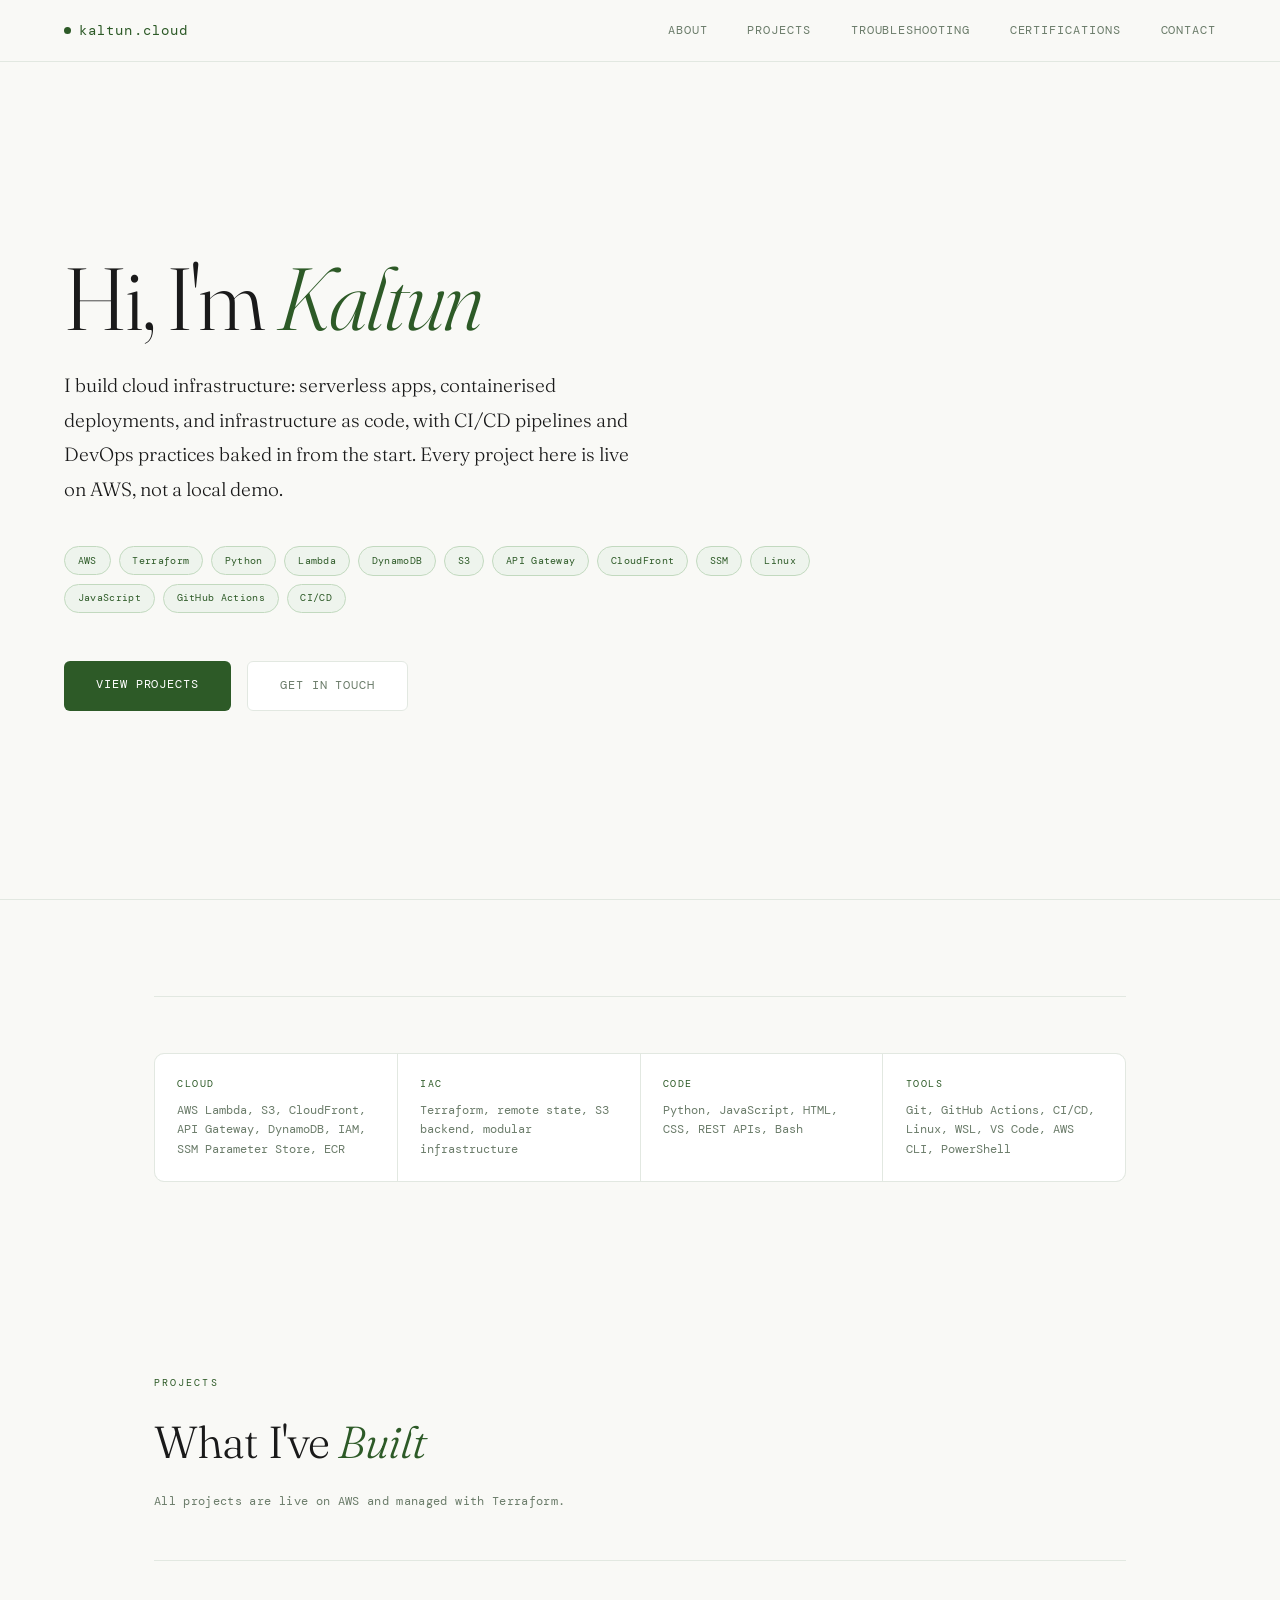
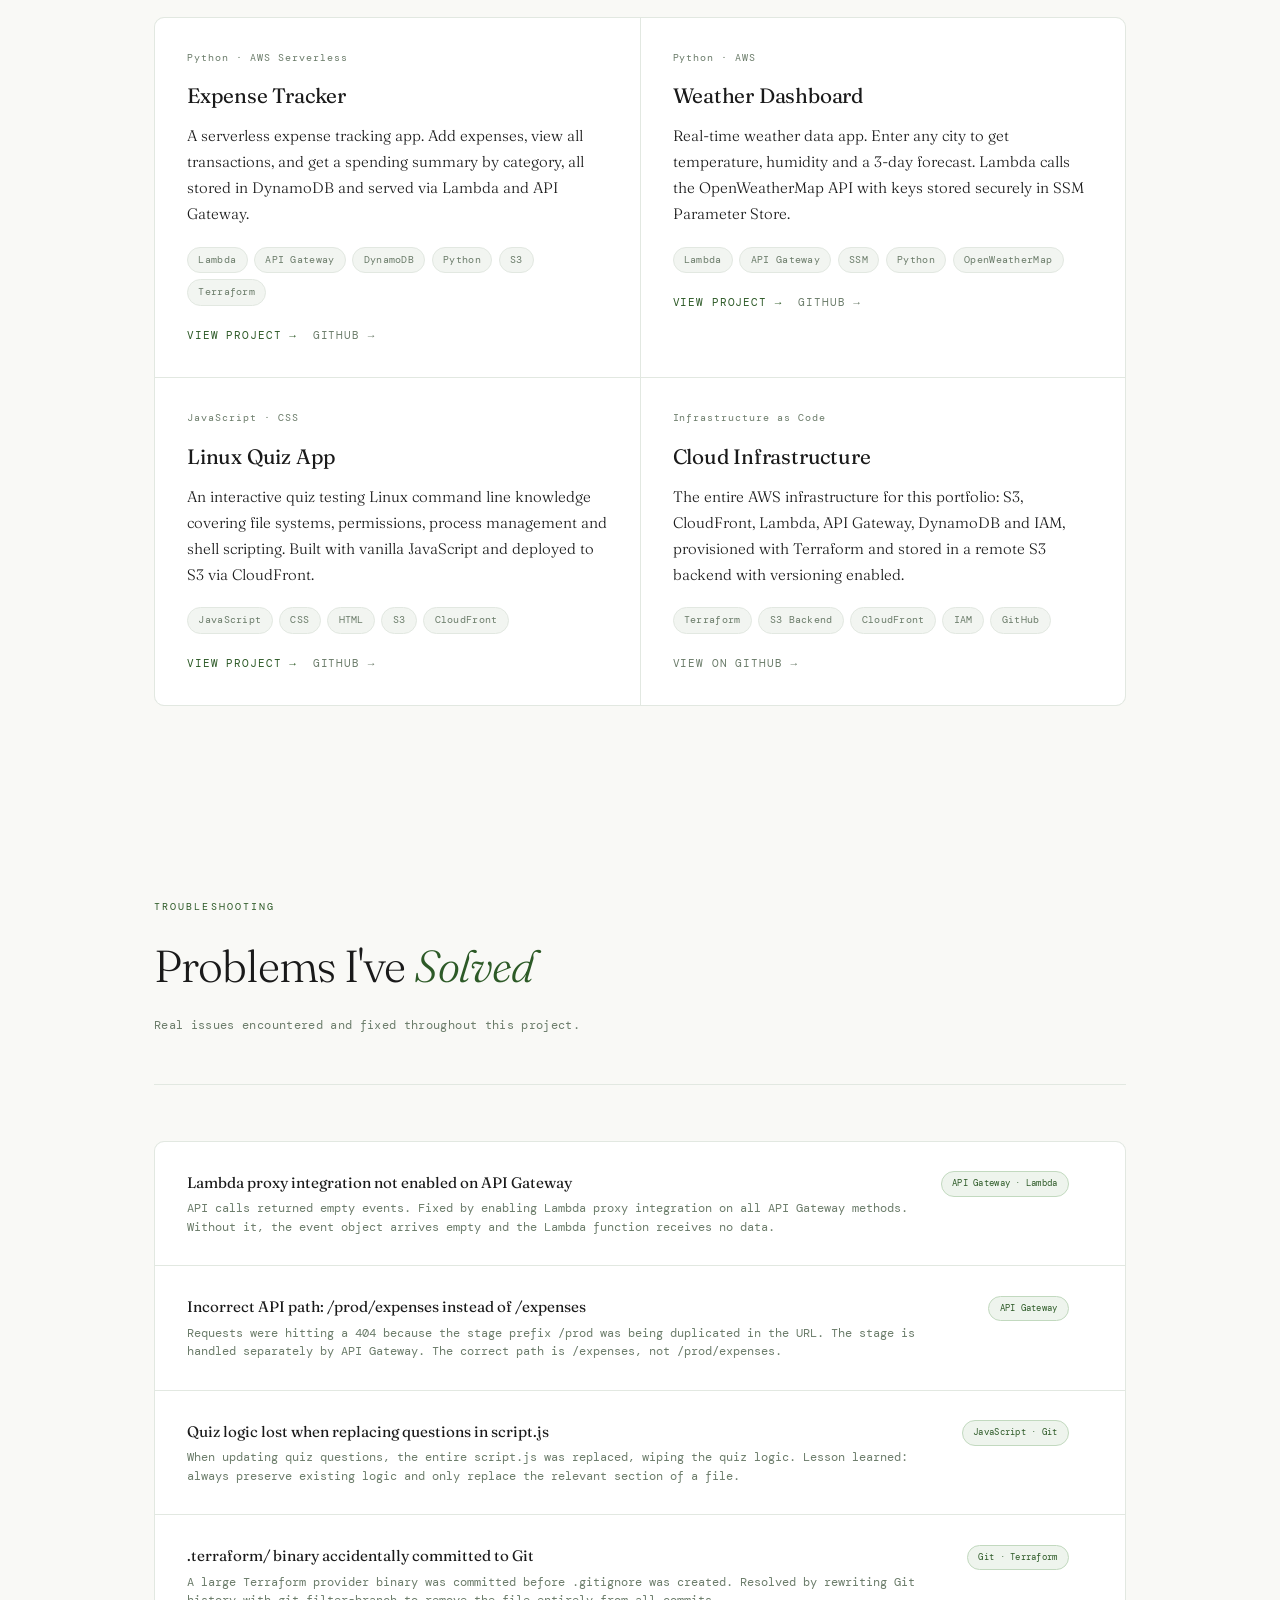
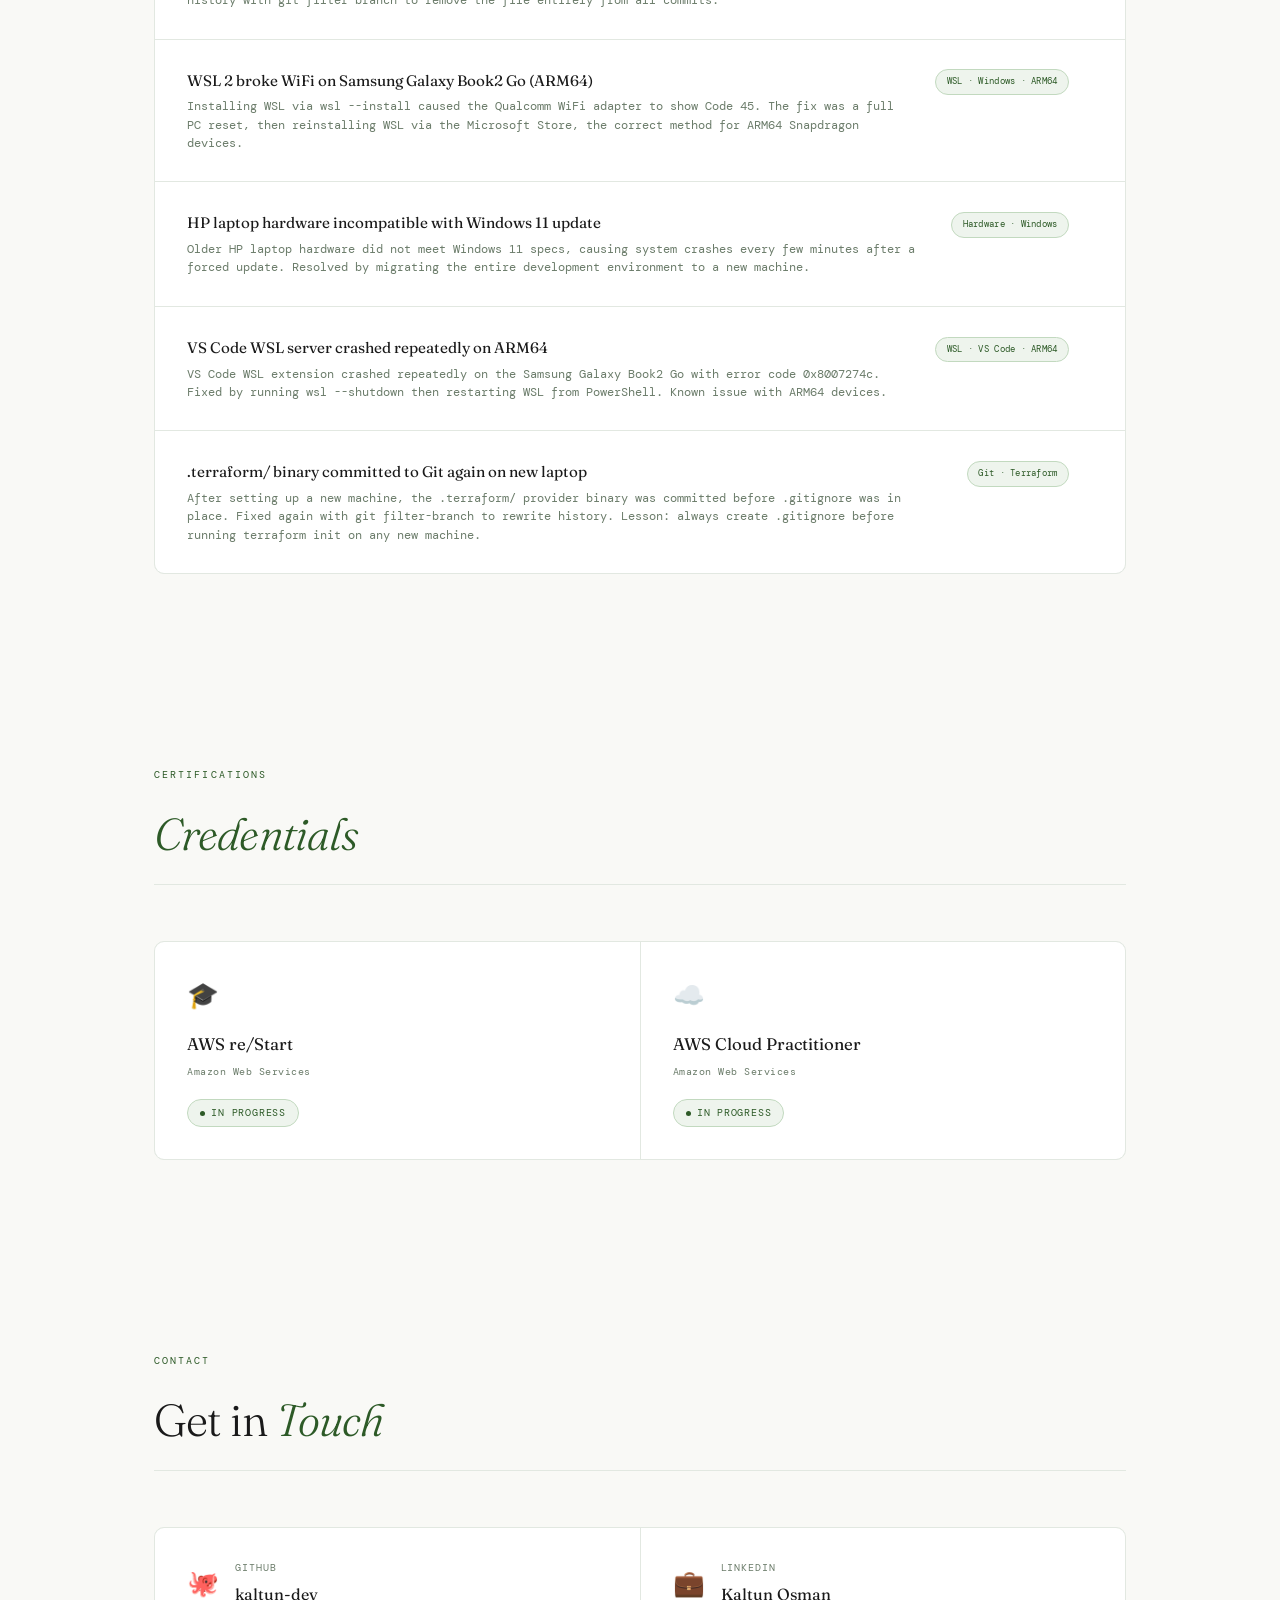
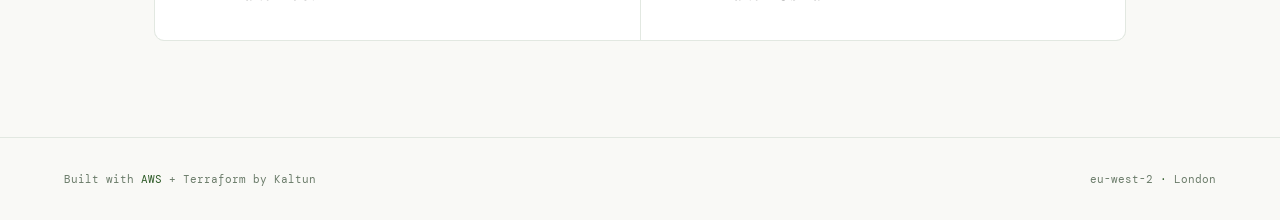
==== frontend/index.html @ fa82e842 "fix: misswritten HTML" ====
<!DOCTYPE html>
<html lang="en">
<head>
  <meta charset="UTF-8" />
  <meta name="viewport" content="width=device-width, initial-scale=1.0" />
  <title>Kaltun | Cloud Portfolio</title>
  <link href="https://fonts.googleapis.com/css2?family=Fraunces:ital,wght@0,300;0,400;0,600;1,300;1,400&family=DM+Mono:wght@400;500&display=swap" rel="stylesheet" />
  <style>
    :root {
      --bg: #f9f9f6;
      --white: #ffffff;
      --green: #2d5a27;
      --green-light: #4a7c42;
      --green-dim: #eef4ed;
      --green-border: #c2d9bf;
      --text: #1a1a1a;
      --muted: #6b7c6a;
      --border: #e2e8e1;
      --surface: #f2f5f1;
    }

    * { margin: 0; padding: 0; box-sizing: border-box; }
    html { scroll-behavior: smooth; }

    body {
      background: var(--bg);
      color: var(--text);
      font-family: 'Fraunces', serif;
      font-size: 16px;
      line-height: 1.7;
      -webkit-font-smoothing: antialiased;
    }

    /* NAV */
    nav {
      position: fixed;
      top: 0; left: 0; right: 0;
      z-index: 100;
      padding: 1.2rem 4rem;
      display: flex;
      justify-content: space-between;
      align-items: center;
      background: rgba(249,249,246,0.92);
      backdrop-filter: blur(12px);
      border-bottom: 1px solid var(--border);
    }

    .nav-logo {
      font-family: 'DM Mono', monospace;
      font-size: 0.85rem;
      color: var(--green);
      letter-spacing: 0.08em;
      text-decoration: none;
      display: flex;
      align-items: center;
      gap: 0.5rem;
    }

    .nav-logo::before {
      content: '';
      display: inline-block;
      width: 7px; height: 7px;
      background: var(--green);
      border-radius: 50%;
    }

    .nav-links { display: flex; gap: 2.5rem; }
    .nav-links a {
      color: var(--muted);
      text-decoration: none;
      font-family: 'DM Mono', monospace;
      font-size: 0.72rem;
      letter-spacing: 0.08em;
      text-transform: uppercase;
      transition: color 0.2s;
    }
    .nav-links a:hover { color: var(--green); }

    /* HERO */
    .hero {
      min-height: 100vh;
      display: flex;
      align-items: center;
      padding: 8rem 4rem 4rem;
      border-bottom: 1px solid var(--border);
    }

    .hero-content { max-width: 820px; }

    .hero-tag {
      font-family: 'DM Mono', monospace;
      font-size: 0.72rem;
      color: var(--green);
      letter-spacing: 0.2em;
      text-transform: uppercase;
      margin-bottom: 1.5rem;
      opacity: 0;
      animation: fadeUp 0.5s ease forwards 0.1s;
      display: flex;
      align-items: center;
      gap: 0.6rem;
    }

    .hero-tag::before {
      content: '';
      display: inline-block;
      width: 6px; height: 6px;
      background: var(--green);
      border-radius: 50%;
    }

    h1 {
      font-size: clamp(3rem, 7vw, 5.5rem);
      font-weight: 300;
      line-height: 1.05;
      letter-spacing: -0.02em;
      margin-bottom: 1.5rem;
      opacity: 0;
      animation: fadeUp 0.5s ease forwards 0.2s;
    }

    h1 em {
      font-style: italic;
      color: var(--green);
    }

    .hero-desc {
      font-size: 1.2rem;
      color: var(--text);
      max-width: 580px;
      line-height: 1.8;
      margin-bottom: 2.5rem;
      font-weight: 300;
      opacity: 0;
      animation: fadeUp 0.5s ease forwards 0.3s;
    }

    .hero-badges {
      display: flex;
      flex-wrap: wrap;
      gap: 0.5rem;
      margin-bottom: 3rem;
      opacity: 0;
      animation: fadeUp 0.5s ease forwards 0.4s;
    }

    .badge {
      font-family: 'DM Mono', monospace;
      font-size: 0.65rem;
      padding: 0.3rem 0.8rem;
      border: 1px solid var(--border);
      border-radius: 100px;
      color: var(--muted);
      letter-spacing: 0.03em;
      background: var(--white);
    }

    .badge.active {
      border-color: var(--green-border);
      color: var(--green);
      background: var(--green-dim);
    }

    .hero-cta {
      display: flex;
      gap: 1rem;
      opacity: 0;
      animation: fadeUp 0.5s ease forwards 0.5s;
    }

    .btn {
      font-family: 'DM Mono', monospace;
      font-size: 0.72rem;
      padding: 0.9rem 2rem;
      text-decoration: none;
      letter-spacing: 0.08em;
      text-transform: uppercase;
      transition: all 0.2s;
      border-radius: 6px;
    }

    .btn-primary { background: var(--green); color: #fff; }
    .btn-primary:hover { background: var(--green-light); }

    .btn-secondary {
      border: 1px solid var(--border);
      color: var(--muted);
      background: var(--white);
    }
    .btn-secondary:hover { border-color: var(--green); color: var(--green); }

    /* SECTIONS */
    section {
      padding: 6rem 4rem;
      max-width: 1100px;
      margin: 0 auto;
    }

    .section-label {
      font-family: 'DM Mono', monospace;
      font-size: 0.65rem;
      color: var(--green);
      letter-spacing: 0.2em;
      text-transform: uppercase;
      margin-bottom: 0.75rem;
    }

    .section-title {
      font-size: clamp(1.8rem, 3.5vw, 2.8rem);
      font-weight: 300;
      letter-spacing: -0.02em;
      margin-bottom: 0.75rem;
    }

    .section-title em {
      font-style: italic;
      color: var(--green);
    }

    .section-sub {
      color: var(--muted);
      margin-bottom: 3rem;
      font-family: 'DM Mono', monospace;
      font-size: 0.72rem;
      letter-spacing: 0.03em;
    }

    .section-divider {
      width: 100%;
      height: 1px;
      background: var(--border);
      margin-bottom: 3.5rem;
    }

    /* ABOUT */
    .about-grid {
      display: grid;
      grid-template-columns: 1.2fr 1fr;
      gap: 5rem;
      align-items: start;
    }

    .about-text p {
      color: var(--text);
      line-height: 1.9;
      margin-bottom: 1.1rem;
      font-size: 1.05rem;
      font-weight: 300;
    }

    .about-text p strong { color: var(--green); font-weight: 600; }

    .skills-grid {
      display: grid;
      grid-template-columns: repeat(4, 1fr);
      gap: 1px;
      background: var(--border);
      border: 1px solid var(--border);
      border-radius: 10px;
      overflow: hidden;
    }

    .skill-card {
      background: var(--white);
      padding: 1.4rem;
      transition: background 0.2s;
    }
    .skill-card:hover { background: var(--green-dim); }

    .skill-card-title {
      font-family: 'DM Mono', monospace;
      font-size: 0.62rem;
      color: var(--green);
      letter-spacing: 0.15em;
      text-transform: uppercase;
      margin-bottom: 0.5rem;
    }

    .skill-card p {
      font-size: 0.75rem;
      color: var(--muted);
      line-height: 1.6;
      font-family: 'DM Mono', monospace;
    }

    /* PROJECTS */
    .projects-grid {
      display: grid;
      grid-template-columns: repeat(2, 1fr);
      gap: 1px;
      background: var(--border);
      border: 1px solid var(--border);
      border-radius: 10px;
      overflow: hidden;
    }

    .project-card {
      background: var(--white);
      padding: 2rem;
      display: block;
      transition: background 0.2s;
    }
    .project-card:hover { background: var(--green-dim); }

    .project-number {
      font-family: 'DM Mono', monospace;
      font-size: 0.62rem;
      color: var(--muted);
      letter-spacing: 0.1em;
      margin-bottom: 0.75rem;
    }

    .project-title {
      font-size: 1.3rem;
      font-weight: 400;
      color: var(--text);
      margin-bottom: 0.6rem;
      letter-spacing: -0.01em;
    }

    .project-desc {
      font-size: 0.95rem;
      color: var(--text);
      line-height: 1.7;
      margin-bottom: 1.25rem;
      font-weight: 300;
    }

    .project-tags {
      display: flex;
      flex-wrap: wrap;
      gap: 0.4rem;
      margin-bottom: 1.25rem;
    }

    .tag {
      font-family: 'DM Mono', monospace;
      font-size: 0.6rem;
      padding: 0.25rem 0.65rem;
      background: var(--surface);
      border: 1px solid var(--border);
      color: var(--muted);
      border-radius: 100px;
      letter-spacing: 0.03em;
    }

    .project-links { display: flex; gap: 1rem; align-items: center; }

    .project-link {
      font-family: 'DM Mono', monospace;
      font-size: 0.68rem;
      color: var(--green);
      letter-spacing: 0.08em;
      text-transform: uppercase;
      text-decoration: none;
      border-bottom: 1px solid transparent;
      transition: border-color 0.2s;
    }
    .project-link:hover { border-bottom-color: var(--green); }

    .project-link-github {
      font-family: 'DM Mono', monospace;
      font-size: 0.68rem;
      color: var(--muted);
      letter-spacing: 0.08em;
      text-transform: uppercase;
      text-decoration: none;
      border-bottom: 1px solid transparent;
      transition: all 0.2s;
    }
    .project-link-github:hover { color: var(--green); border-bottom-color: var(--green); }

    /* TROUBLESHOOTING */
    .trouble-list {
      display: flex;
      flex-direction: column;
      gap: 1px;
      background: var(--border);
      border: 1px solid var(--border);
      border-radius: 10px;
      overflow: hidden;
    }

    .trouble-item {
      background: var(--white);
      padding: 1.75rem 2rem;
      display: grid;
      grid-template-columns: auto 1fr auto;
      gap: 1.5rem;
      align-items: start;
      transition: background 0.2s;
    }
    .trouble-item:hover { background: var(--green-dim); }

    .trouble-number {
      font-family: 'DM Mono', monospace;
      font-size: 0.62rem;
      color: var(--green);
      letter-spacing: 0.1em;
      padding-top: 0.15rem;
    }

    .trouble-title {
      font-size: 0.95rem;
      font-weight: 400;
      color: var(--text);
      margin-bottom: 0.3rem;
    }

    .trouble-desc {
      font-family: 'DM Mono', monospace;
      font-size: 0.72rem;
      color: var(--muted);
      line-height: 1.6;
    }

    .trouble-tag {
      font-family: 'DM Mono', monospace;
      font-size: 0.58rem;
      padding: 0.25rem 0.65rem;
      background: var(--green-dim);
      border: 1px solid var(--green-border);
      color: var(--green);
      border-radius: 100px;
      white-space: nowrap;
      align-self: start;
      margin-top: 0.1rem;
      letter-spacing: 0.03em;
    }

    /* CERTIFICATIONS */
    .certs-grid {
      display: grid;
      grid-template-columns: repeat(2, 1fr);
      gap: 1px;
      background: var(--border);
      border: 1px solid var(--border);
      border-radius: 10px;
      overflow: hidden;
    }

    .cert-card {
      background: var(--white);
      padding: 2rem;
      transition: background 0.2s;
    }
    .cert-card:hover { background: var(--green-dim); }

    .cert-icon { font-size: 1.6rem; margin-bottom: 0.75rem; }

    .cert-name {
      font-size: 1.05rem;
      font-weight: 400;
      color: var(--text);
      margin-bottom: 0.3rem;
    }

    .cert-issuer {
      font-family: 'DM Mono', monospace;
      font-size: 0.65rem;
      color: var(--muted);
      letter-spacing: 0.05em;
      margin-bottom: 1rem;
    }

    .cert-status {
      display: inline-flex;
      align-items: center;
      gap: 0.4rem;
      font-family: 'DM Mono', monospace;
      font-size: 0.6rem;
      letter-spacing: 0.08em;
      text-transform: uppercase;
      padding: 0.3rem 0.75rem;
      border-radius: 100px;
      border: 1px solid var(--green-border);
      color: var(--green);
      background: var(--green-dim);
    }

    .cert-status::before {
      content: '';
      width: 5px; height: 5px;
      border-radius: 50%;
      background: var(--green);
      animation: pulse 1.5s ease-in-out infinite;
    }

    @keyframes pulse {
      0%, 100% { opacity: 1; }
      50% { opacity: 0.3; }
    }

    /* CONTACT */
    .contact-grid {
      display: flex;
      gap: 1px;
      background: var(--border);
      border: 1px solid var(--border);
      border-radius: 10px;
      overflow: hidden;
    }

    .contact-card {
      flex: 1;
      background: var(--white);
      padding: 2rem;
      text-decoration: none;
      transition: background 0.2s;
      display: flex;
      align-items: center;
      gap: 1rem;
    }
    .contact-card:hover { background: var(--green-dim); }

    .contact-icon { font-size: 1.6rem; flex-shrink: 0; }

    .contact-label {
      font-family: 'DM Mono', monospace;
      font-size: 0.62rem;
      color: var(--muted);
      text-transform: uppercase;
      letter-spacing: 0.1em;
      margin-bottom: 0.25rem;
    }

    .contact-value {
      font-size: 1rem;
      font-weight: 400;
      color: var(--text);
    }

    /* FOOTER */
    footer {
      border-top: 1px solid var(--border);
      padding: 2rem 4rem;
      display: flex;
      justify-content: space-between;
      align-items: center;
    }

    footer p {
      font-family: 'DM Mono', monospace;
      font-size: 0.68rem;
      color: var(--muted);
    }

    footer span { color: var(--green); }

    /* ANIMATIONS */
    @keyframes fadeUp {
      from { opacity: 0; transform: translateY(16px); }
      to { opacity: 1; transform: translateY(0); }
    }

    /* RESPONSIVE */
    @media (max-width: 768px) {
      nav { padding: 1rem 1.5rem; }
      .nav-links { display: none; }
      .hero { padding: 6rem 1.5rem 3rem; }
      section { padding: 4rem 1.5rem; }
      .about-grid { grid-template-columns: 1fr; gap: 2.5rem; }
      .skills-grid { grid-template-columns: repeat(2, 1fr); }
      .projects-grid { grid-template-columns: 1fr; }
      .certs-grid { grid-template-columns: 1fr; }
      .contact-grid { flex-direction: column; }
      .trouble-item { grid-template-columns: auto 1fr; }
      .trouble-tag { display: none; }
      footer { flex-direction: column; gap: 0.5rem; padding: 1.5rem; }
    }
  </style>
</head>
<body>

  <!-- NAV -->
  <nav>
    <a href="#" class="nav-logo">kaltun.cloud</a>
    <div class="nav-links">
      <a href="#about">About</a>
      <a href="#projects">Projects</a>
      <a href="#troubleshooting">Troubleshooting</a>
      <a href="#certifications">Certifications</a>
      <a href="#contact">Contact</a>
    </div>
  </nav>

  <!-- HERO -->
  <div class="hero">
    <div class="hero-content">
      <h1>Hi, I'm <em>Kaltun</em></h1>
      <p class="hero-desc">
        I build cloud infrastructure: serverless apps, containerised deployments,
        and infrastructure as code, with CI/CD pipelines and DevOps practices
        baked in from the start. Every project here is live on AWS, not a local demo.
      </p>
      <div class="hero-badges">
        <span class="badge active">AWS</span>
        <span class="badge active">Terraform</span>
        <span class="badge active">Python</span>
        <span class="badge active">Lambda</span>
        <span class="badge active">DynamoDB</span>
        <span class="badge active">S3</span>
        <span class="badge active">API Gateway</span>
        <span class="badge active">CloudFront</span>
        <span class="badge active">SSM</span>
        <span class="badge active">Linux</span>
        <span class="badge active">JavaScript</span>
        <span class="badge active">GitHub Actions</span>
        <span class="badge active">CI/CD</span>
      </div>
      <div class="hero-cta">
        <a href="#projects" class="btn btn-primary">View Projects</a>
        <a href="#contact" class="btn btn-secondary">Get in Touch</a>
      </div>
    </div>
  </div>

  <!-- ABOUT -->
  <section id="about">
    <div class="section-divider"></div>
    <div class="skills-grid">
      <div class="skill-card">
        <div class="skill-card-title">Cloud</div>
        <p>AWS Lambda, S3, CloudFront, API Gateway, DynamoDB, IAM, SSM Parameter Store, ECR</p>
      </div>
      <div class="skill-card">
        <div class="skill-card-title">IaC</div>
        <p>Terraform, remote state, S3 backend, modular infrastructure</p>
      </div>
      <div class="skill-card">
        <div class="skill-card-title">Code</div>
        <p>Python, JavaScript, HTML, CSS, REST APIs, Bash</p>
      </div>
      <div class="skill-card">
        <div class="skill-card-title">Tools</div>
        <p>Git, GitHub Actions, CI/CD, Linux, WSL, VS Code, AWS CLI, PowerShell</p>
      </div>
    </div>
  </section>

  <!-- PROJECTS -->
  <section id="projects">
    <div class="section-label">Projects</div>
    <h2 class="section-title">What I've <em>Built</em></h2>
    <p class="section-sub">All projects are live on AWS and managed with Terraform.</p>
    <div class="section-divider"></div>
    <div class="projects-grid">

      <div class="project-card">
        <div class="project-number">Python · AWS Serverless</div>
        <div class="project-title">Expense Tracker</div>
        <p class="project-desc">
          A serverless expense tracking app. Add expenses, view all transactions,
          and get a spending summary by category, all stored in DynamoDB and
          served via Lambda and API Gateway.
        </p>
        <div class="project-tags">
          <span class="tag">Lambda</span>
          <span class="tag">API Gateway</span>
          <span class="tag">DynamoDB</span>
          <span class="tag">Python</span>
          <span class="tag">S3</span>
          <span class="tag">Terraform</span>
        </div>
        <div class="project-links">
          <a class="project-link" href="https://du18eyz9n78qo.cloudfront.net/projects/expense-tracker/index.html" target="_blank">View Project →</a>
          <a class="project-link-github" href="https://github.com/kaltun-dev/cloud-portfolio/tree/main/projects/expense-tracker" target="_blank">GitHub →</a>
        </div>
      </div>

      <div class="project-card">
        <div class="project-number">Python · AWS</div>
        <div class="project-title">Weather Dashboard</div>
        <p class="project-desc">
          Real-time weather data app. Enter any city to get temperature, humidity
          and a 3-day forecast. Lambda calls the OpenWeatherMap API with keys
          stored securely in SSM Parameter Store.
        </p>
        <div class="project-tags">
          <span class="tag">Lambda</span>
          <span class="tag">API Gateway</span>
          <span class="tag">SSM</span>
          <span class="tag">Python</span>
          <span class="tag">OpenWeatherMap</span>
        </div>
        <div class="project-links">
          <a class="project-link" href="https://du18eyz9n78qo.cloudfront.net/projects/weather-dashboard/index.html" target="_blank">View Project →</a>
          <a class="project-link-github" href="https://github.com/kaltun-dev/cloud-portfolio/tree/main/projects/weather-dashboard" target="_blank">GitHub →</a>
        </div>
      </div>

      <div class="project-card">
        <div class="project-number">JavaScript · CSS</div>
        <div class="project-title">Linux Quiz App</div>
        <p class="project-desc">
          An interactive quiz testing Linux command line knowledge covering file
          systems, permissions, process management and shell scripting.
          Built with vanilla JavaScript and deployed to S3 via CloudFront.
        </p>
        <div class="project-tags">
          <span class="tag">JavaScript</span>
          <span class="tag">CSS</span>
          <span class="tag">HTML</span>
          <span class="tag">S3</span>
          <span class="tag">CloudFront</span>
        </div>
        <div class="project-links">
          <a class="project-link" href="https://du18eyz9n78qo.cloudfront.net/projects/linux-quiz/index.html" target="_blank">View Project →</a>
          <a class="project-link-github" href="https://github.com/kaltun-dev/cloud-portfolio/tree/main/projects/Ci-Quiz-App" target="_blank">GitHub →</a>
        </div>
      </div>

      <div class="project-card">
        <div class="project-number">Infrastructure as Code</div>
        <div class="project-title">Cloud Infrastructure</div>
        <p class="project-desc">
          The entire AWS infrastructure for this portfolio: S3, CloudFront,
          Lambda, API Gateway, DynamoDB and IAM, provisioned with Terraform
          and stored in a remote S3 backend with versioning enabled.
        </p>
        <div class="project-tags">
          <span class="tag">Terraform</span>
          <span class="tag">S3 Backend</span>
          <span class="tag">CloudFront</span>
          <span class="tag">IAM</span>
          <span class="tag">GitHub</span>
        </div>
        <div class="project-links">
          <a class="project-link-github" href="https://github.com/kaltun-dev/cloud-portfolio" target="_blank">View on GitHub →</a>
        </div>
      </div>

    </div>
  </section>

  <!-- TROUBLESHOOTING -->
  <section id="troubleshooting">
    <div class="section-label">Troubleshooting</div>
    <h2 class="section-title">Problems I've <em>Solved</em></h2>
    <p class="section-sub">Real issues encountered and fixed throughout this project.</p>
    <div class="section-divider"></div>
    <div class="trouble-list">

      <div class="trouble-item">
        <div class="trouble-content">
          <div class="trouble-title">Lambda proxy integration not enabled on API Gateway</div>
          <div class="trouble-desc">API calls returned empty events. Fixed by enabling Lambda proxy integration on all API Gateway methods. Without it, the event object arrives empty and the Lambda function receives no data.</div>
        </div>
        <div class="trouble-tag">API Gateway · Lambda</div>
      </div>

      <div class="trouble-item">
        <div class="trouble-content">
          <div class="trouble-title">Incorrect API path: /prod/expenses instead of /expenses</div>
          <div class="trouble-desc">Requests were hitting a 404 because the stage prefix /prod was being duplicated in the URL. The stage is handled separately by API Gateway. The correct path is /expenses, not /prod/expenses.</div>
        </div>
        <div class="trouble-tag">API Gateway</div>
      </div>

      <div class="trouble-item">
        <div class="trouble-content">
          <div class="trouble-title">Quiz logic lost when replacing questions in script.js</div>
          <div class="trouble-desc">When updating quiz questions, the entire script.js was replaced, wiping the quiz logic. Lesson learned: always preserve existing logic and only replace the relevant section of a file.</div>
        </div>
        <div class="trouble-tag">JavaScript · Git</div>
      </div>

      <div class="trouble-item">
        <div class="trouble-content">
          <div class="trouble-title">.terraform/ binary accidentally committed to Git</div>
          <div class="trouble-desc">A large Terraform provider binary was committed before .gitignore was created. Resolved by rewriting Git history with git filter-branch to remove the file entirely from all commits.</div>
        </div>
        <div class="trouble-tag">Git · Terraform</div>
      </div>

      <div class="trouble-item">
        <div class="trouble-content">
          <div class="trouble-title">WSL 2 broke WiFi on Samsung Galaxy Book2 Go (ARM64)</div>
          <div class="trouble-desc">Installing WSL via wsl --install caused the Qualcomm WiFi adapter to show Code 45. The fix was a full PC reset, then reinstalling WSL via the Microsoft Store, the correct method for ARM64 Snapdragon devices.</div>
        </div>
        <div class="trouble-tag">WSL · Windows · ARM64</div>
      </div>

      <div class="trouble-item">
        <div class="trouble-content">
          <div class="trouble-title">HP laptop hardware incompatible with Windows 11 update</div>
          <div class="trouble-desc">Older HP laptop hardware did not meet Windows 11 specs, causing system crashes every few minutes after a forced update. Resolved by migrating the entire development environment to a new machine.</div>
        </div>
        <div class="trouble-tag">Hardware · Windows</div>
      </div>

      <div class="trouble-item">
        <div class="trouble-content">
          <div class="trouble-title">VS Code WSL server crashed repeatedly on ARM64</div>
          <div class="trouble-desc">VS Code WSL extension crashed repeatedly on the Samsung Galaxy Book2 Go with error code 0x8007274c. Fixed by running wsl --shutdown then restarting WSL from PowerShell. Known issue with ARM64 devices.</div>
        </div>
        <div class="trouble-tag">WSL · VS Code · ARM64</div>
      </div>

      <div class="trouble-item">
        <div class="trouble-content">
          <div class="trouble-title">.terraform/ binary committed to Git again on new laptop</div>
          <div class="trouble-desc">After setting up a new machine, the .terraform/ provider binary was committed before .gitignore was in place. Fixed again with git filter-branch to rewrite history. Lesson: always create .gitignore before running terraform init on any new machine.</div>
        </div>
        <div class="trouble-tag">Git · Terraform</div>
      </div>

    </div>
  </section>

  <!-- CERTIFICATIONS -->
  <section id="certifications">
    <div class="section-label">Certifications</div>
    <h2 class="section-title"><em>Credentials</em></h2>
    <div class="section-divider"></div>
    <div class="certs-grid">

      <div class="cert-card">
        <div class="cert-icon">🎓</div>
        <div class="cert-name">AWS re/Start</div>
        <div class="cert-issuer">Amazon Web Services</div>
        <span class="cert-status">In Progress</span>
      </div>

      <div class="cert-card">
        <div class="cert-icon">☁️</div>
        <div class="cert-name">AWS Cloud Practitioner</div>
        <div class="cert-issuer">Amazon Web Services</div>
        <span class="cert-status">In Progress</span>
      </div>

    </div>
  </section>

  <!-- CONTACT -->
  <section id="contact">
    <div class="section-label">Contact</div>
    <h2 class="section-title">Get in <em>Touch</em></h2>
    <div class="section-divider"></div>
    <div class="contact-grid">
      <a class="contact-card" href="https://github.com/kaltun-dev" target="_blank">
        <div class="contact-icon">🐙</div>
        <div>
          <div class="contact-label">GitHub</div>
          <div class="contact-value">kaltun-dev</div>
        </div>
      </a>
      <a class="contact-card" href="https://www.linkedin.com/in/kaltun-osman" target="_blank">
        <div class="contact-icon">💼</div>
        <div>
          <div class="contact-label">LinkedIn</div>
          <div class="contact-value">Kaltun Osman</div>
        </div>
      </a>
    </div>
  </section>

  <!-- FOOTER -->
  <footer>
    <p>Built with <span>AWS</span> + Terraform by Kaltun</p>
    <p>eu-west-2 <span>·</span> London</p>
  </footer>

</body>
</html>
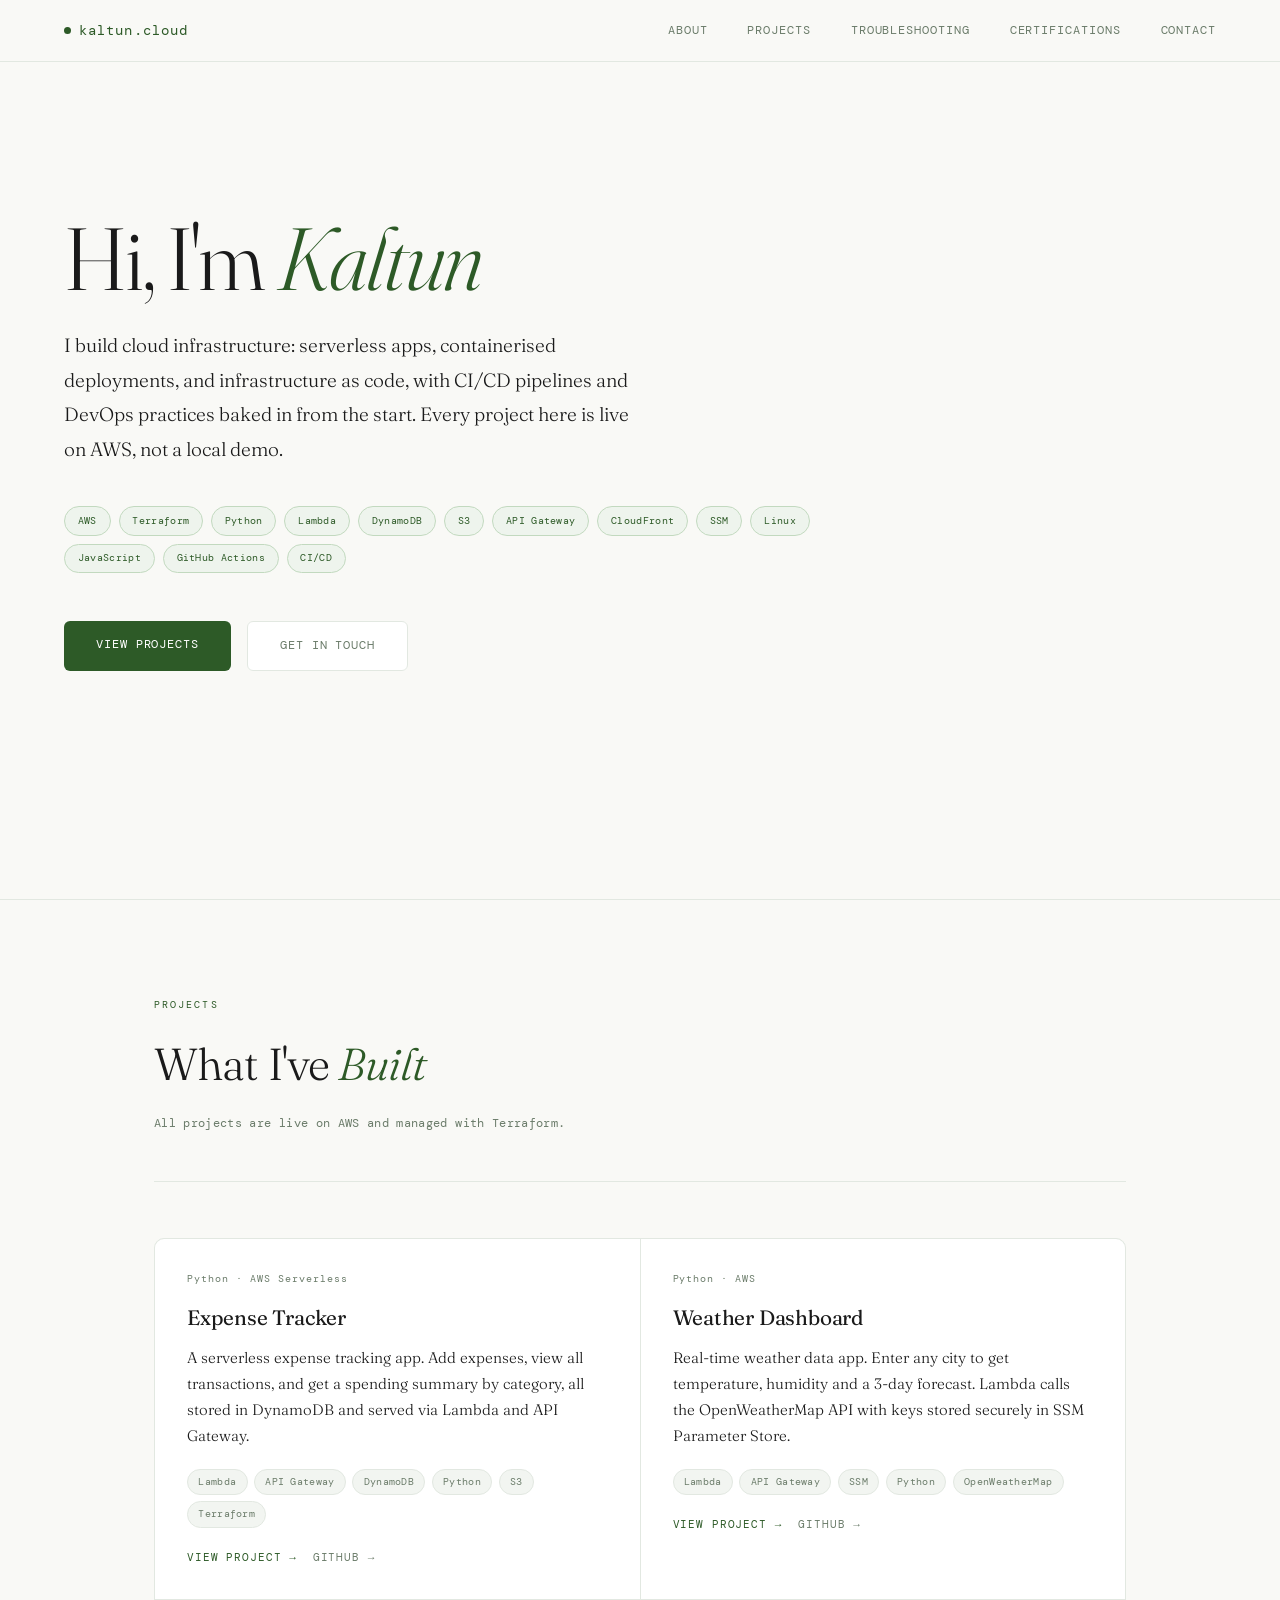
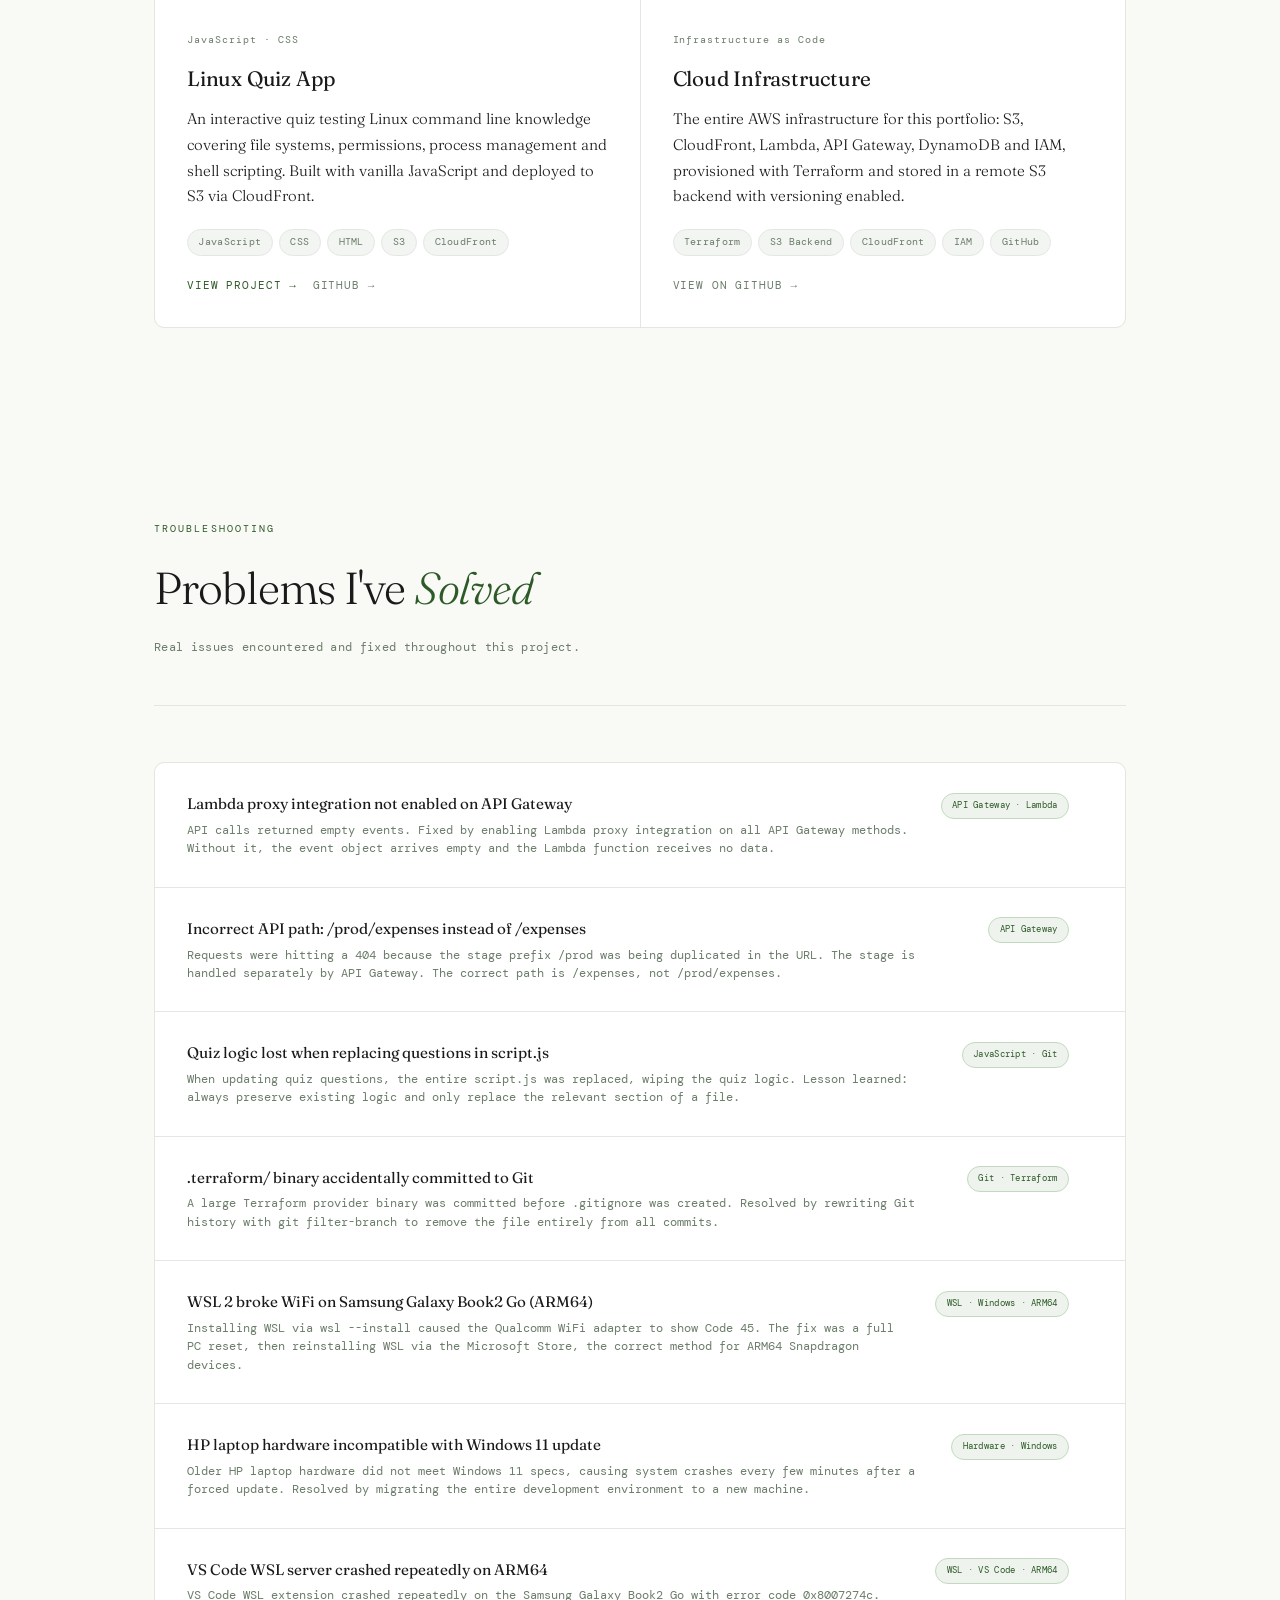
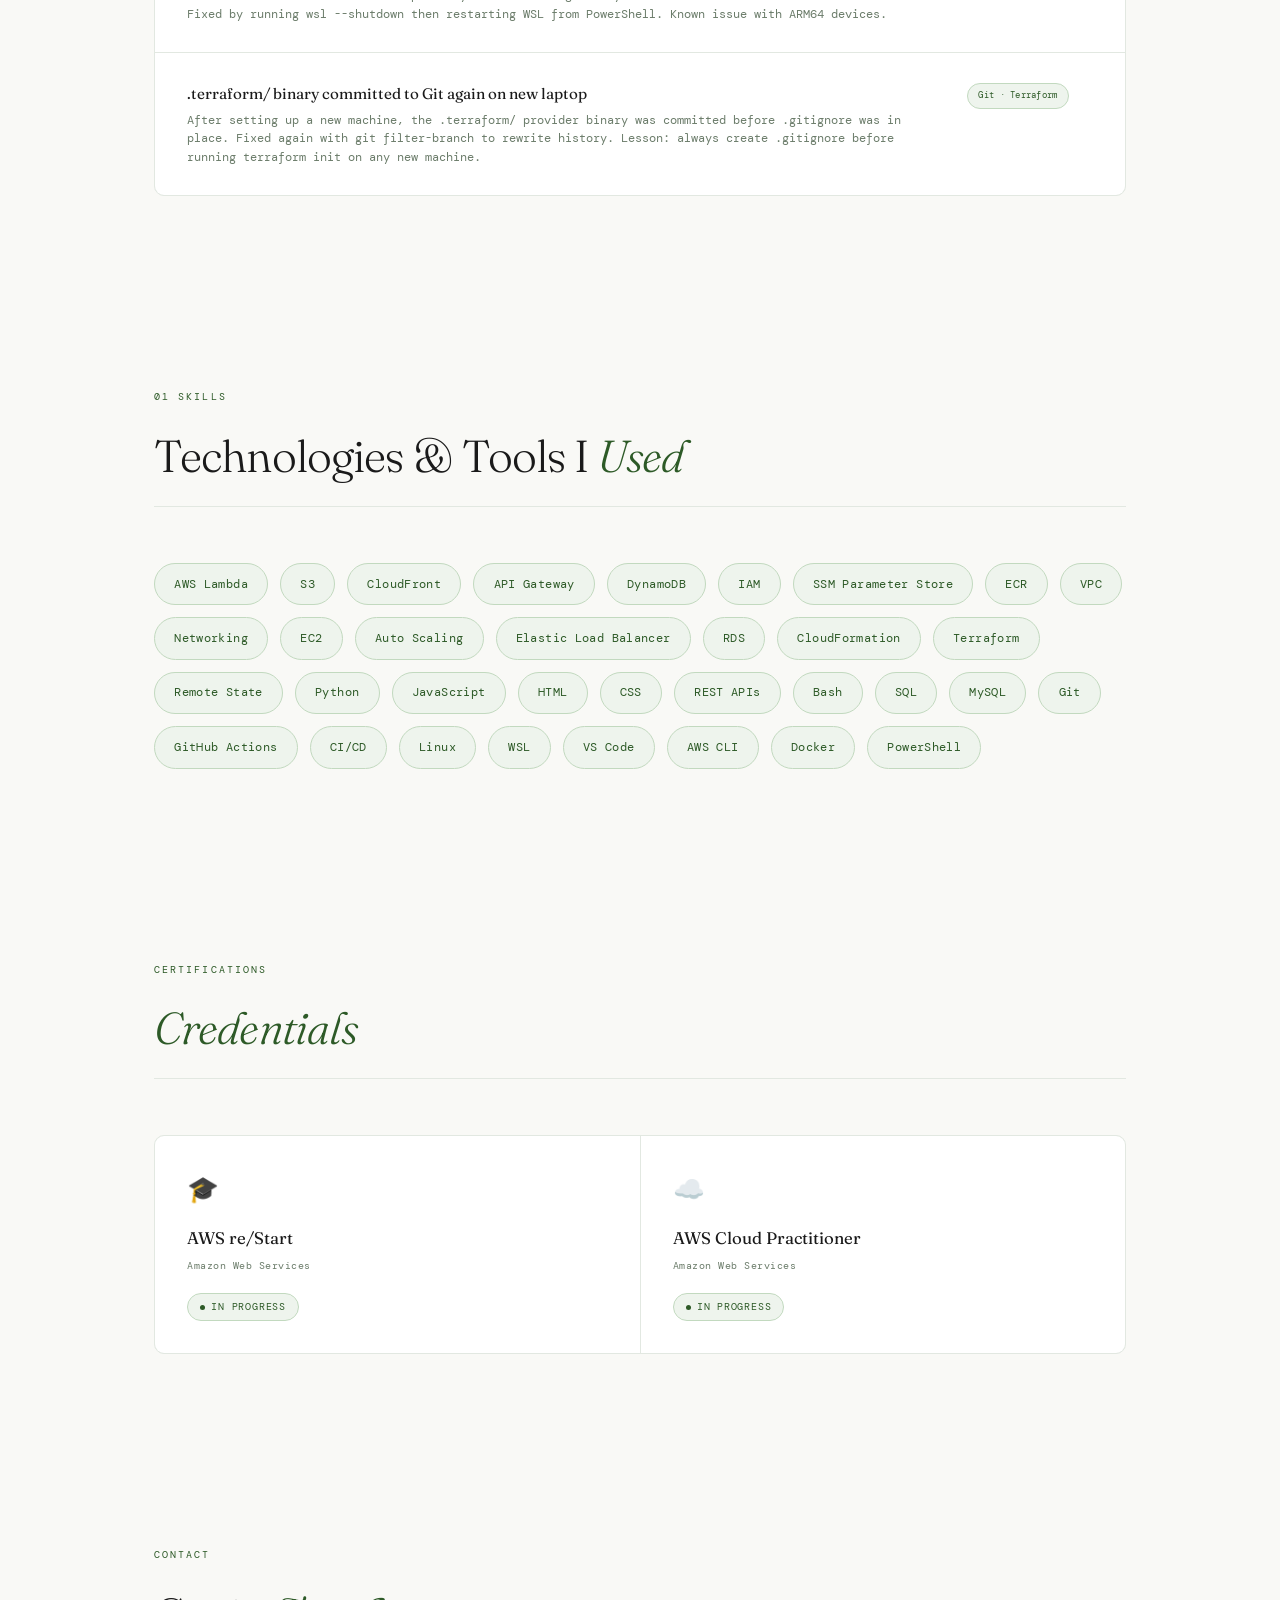
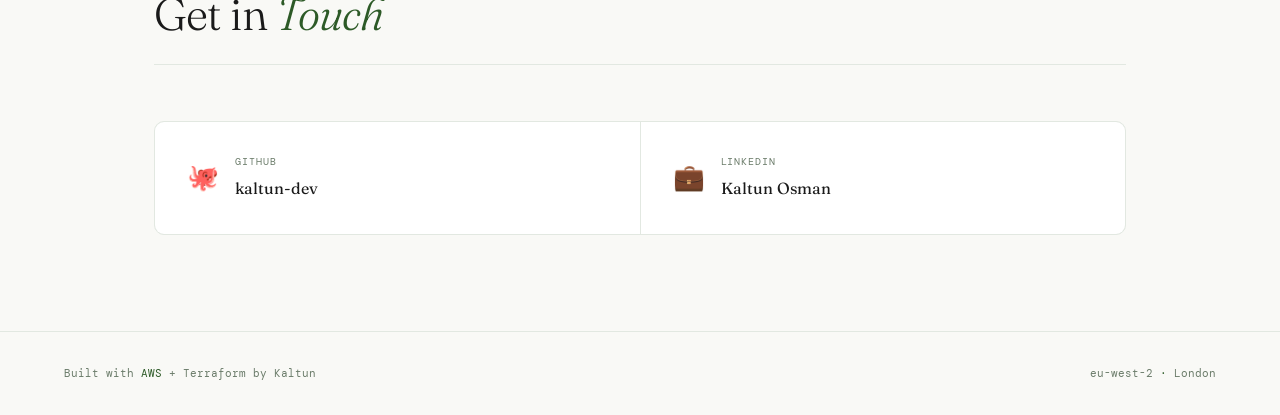
==== commit de091d62: "FIX: rearanged skills section" ====
--- a/frontend/index.html
+++ b/frontend/index.html
@@ -81,7 +81,7 @@
       min-height: 100vh;
       display: flex;
       align-items: center;
-      padding: 8rem 4rem 4rem;
+      padding: 3rem 4rem 4rem;
       border-bottom: 1px solid var(--border);
     }
 
@@ -427,6 +427,32 @@
       margin-top: 0.1rem;
       letter-spacing: 0.03em;
     }
+
+    /* SKILLS */
+    .skills-cloud {
+      display: flex;
+      flex-wrap: wrap;
+      gap: 0.75rem;
+    }
+
+    .skill-pill {
+      font-family: 'DM Mono', monospace;
+      font-size: 0.78rem;
+      padding: 0.6rem 1.2rem;
+      border: 1px solid var(--green-border);
+      border-radius: 100px;
+      color: var(--green);
+      background: var(--green-dim);
+      letter-spacing: 0.03em;
+      transition: all 0.2s;
+      cursor: default;
+    }
+
+    .skill-pill:hover {
+      background: var(--green);
+      color: white;
+    }
+
 
     /* CERTIFICATIONS */
     .certs-grid {
@@ -615,29 +641,6 @@
     </div>
   </div>
 
-  <!-- ABOUT -->
-  <section id="about">
-    <div class="section-divider"></div>
-    <div class="skills-grid">
-      <div class="skill-card">
-        <div class="skill-card-title">Cloud</div>
-        <p>AWS Lambda, S3, CloudFront, API Gateway, DynamoDB, IAM, SSM Parameter Store, ECR</p>
-      </div>
-      <div class="skill-card">
-        <div class="skill-card-title">IaC</div>
-        <p>Terraform, remote state, S3 backend, modular infrastructure</p>
-      </div>
-      <div class="skill-card">
-        <div class="skill-card-title">Code</div>
-        <p>Python, JavaScript, HTML, CSS, REST APIs, Bash</p>
-      </div>
-      <div class="skill-card">
-        <div class="skill-card-title">Tools</div>
-        <p>Git, GitHub Actions, CI/CD, Linux, WSL, VS Code, AWS CLI, PowerShell</p>
-      </div>
-    </div>
-  </section>
-
   <!-- PROJECTS -->
   <section id="projects">
     <div class="section-label">Projects</div>
@@ -808,6 +811,49 @@
     </div>
   </section>
 
+<!-- SKILLS -->
+<section id="about">
+  <div class="section-label">01 Skills</div>
+  <h2 class="section-title">Technologies & Tools I <em>Used</em></h2>
+  <div class="section-divider"></div>
+  <div class="skills-cloud">
+    <span class="skill-pill">AWS Lambda</span>
+    <span class="skill-pill">S3</span>
+    <span class="skill-pill">CloudFront</span>
+    <span class="skill-pill">API Gateway</span>
+    <span class="skill-pill">DynamoDB</span>
+    <span class="skill-pill">IAM</span>
+    <span class="skill-pill">SSM Parameter Store</span>
+    <span class="skill-pill">ECR</span>
+    <span class="skill-pill">VPC</span>
+    <span class="skill-pill">Networking</span>
+    <span class="skill-pill">EC2</span>
+    <span class="skill-pill">Auto Scaling</span>
+    <span class="skill-pill">Elastic Load Balancer</span>
+    <span class="skill-pill">RDS</span>
+    <span class="skill-pill">CloudFormation</span>
+    <span class="skill-pill">Terraform</span>
+    <span class="skill-pill">Remote State</span>
+    <span class="skill-pill">Python</span>
+    <span class="skill-pill">JavaScript</span>
+    <span class="skill-pill">HTML</span>
+    <span class="skill-pill">CSS</span>
+    <span class="skill-pill">REST APIs</span>
+    <span class="skill-pill">Bash</span>
+    <span class="skill-pill">SQL</span>
+    <span class="skill-pill">MySQL</span>
+    <span class="skill-pill">Git</span>
+    <span class="skill-pill">GitHub Actions</span>
+    <span class="skill-pill">CI/CD</span>
+    <span class="skill-pill">Linux</span>
+    <span class="skill-pill">WSL</span>
+    <span class="skill-pill">VS Code</span>
+    <span class="skill-pill">AWS CLI</span>
+    <span class="skill-pill">Docker</span>
+    <span class="skill-pill">PowerShell</span>
+  </div>
+</section>
+
   <!-- CERTIFICATIONS -->
   <section id="certifications">
     <div class="section-label">Certifications</div>
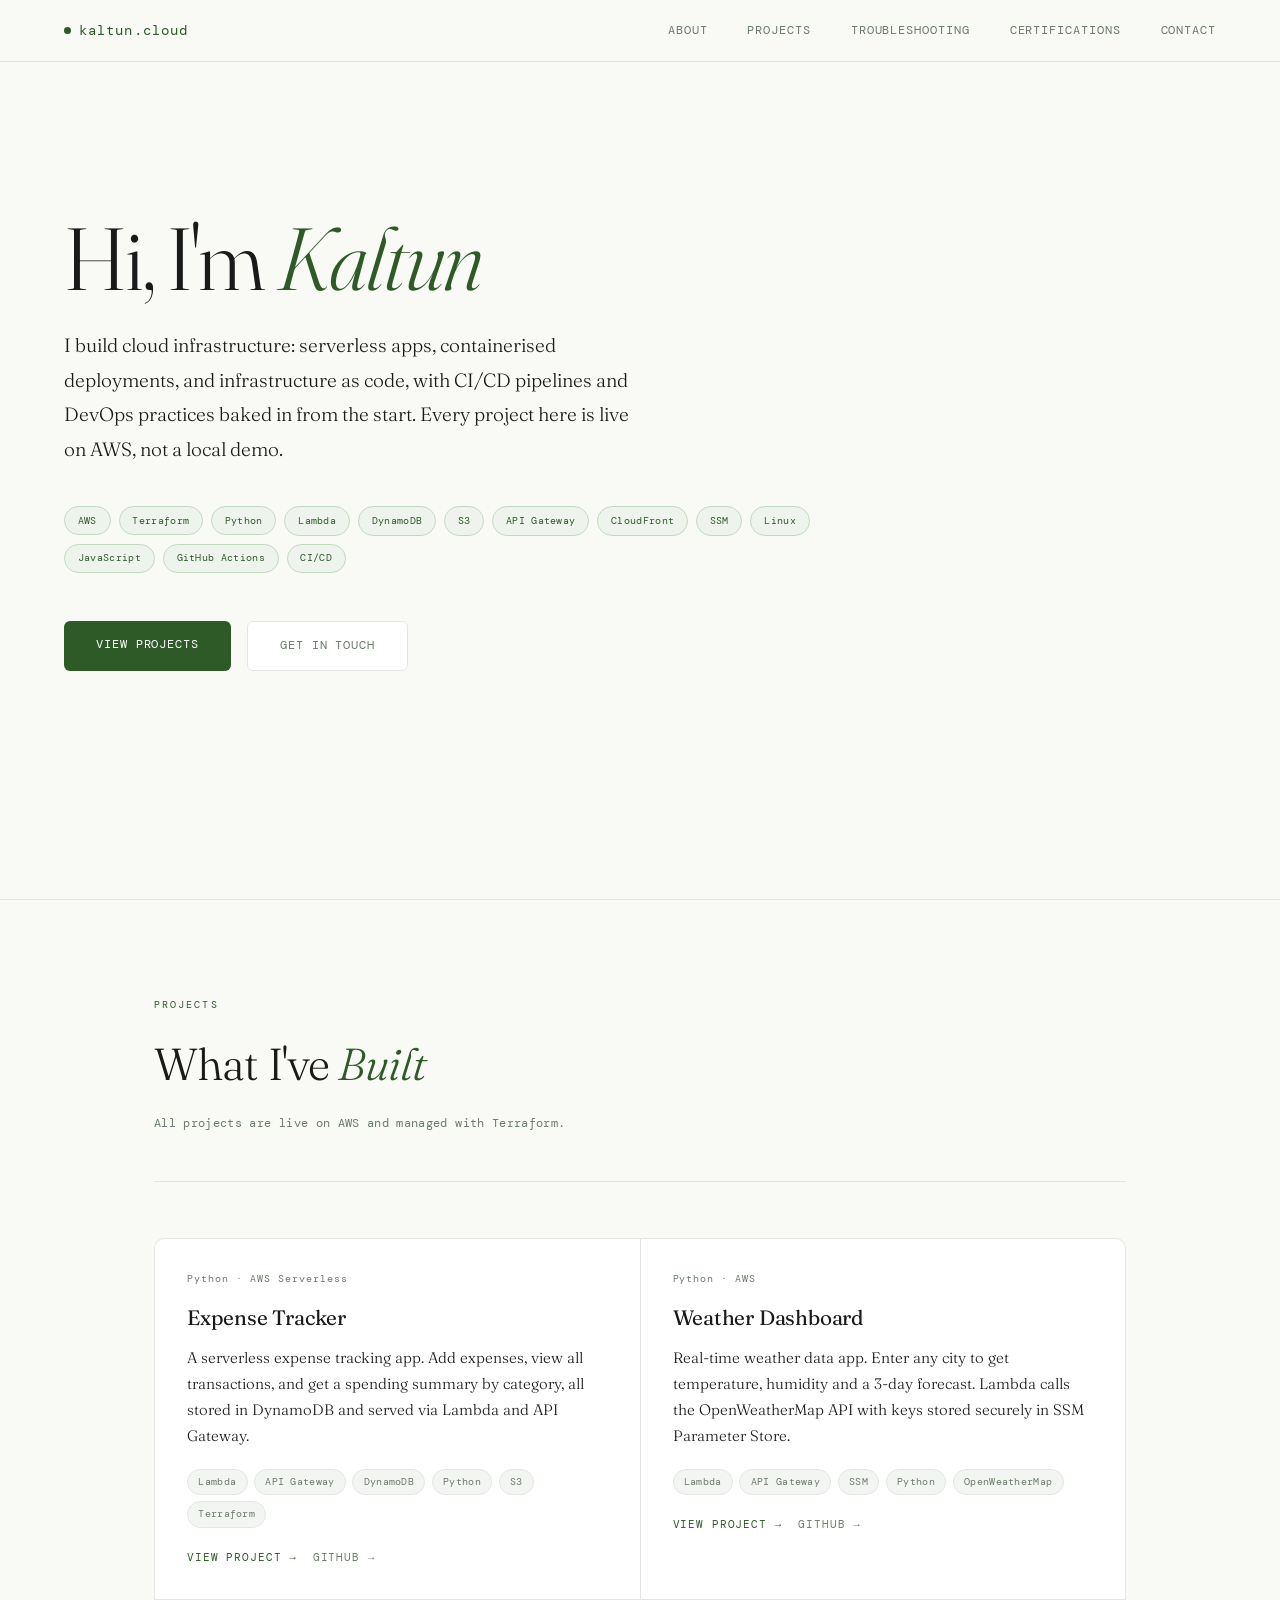
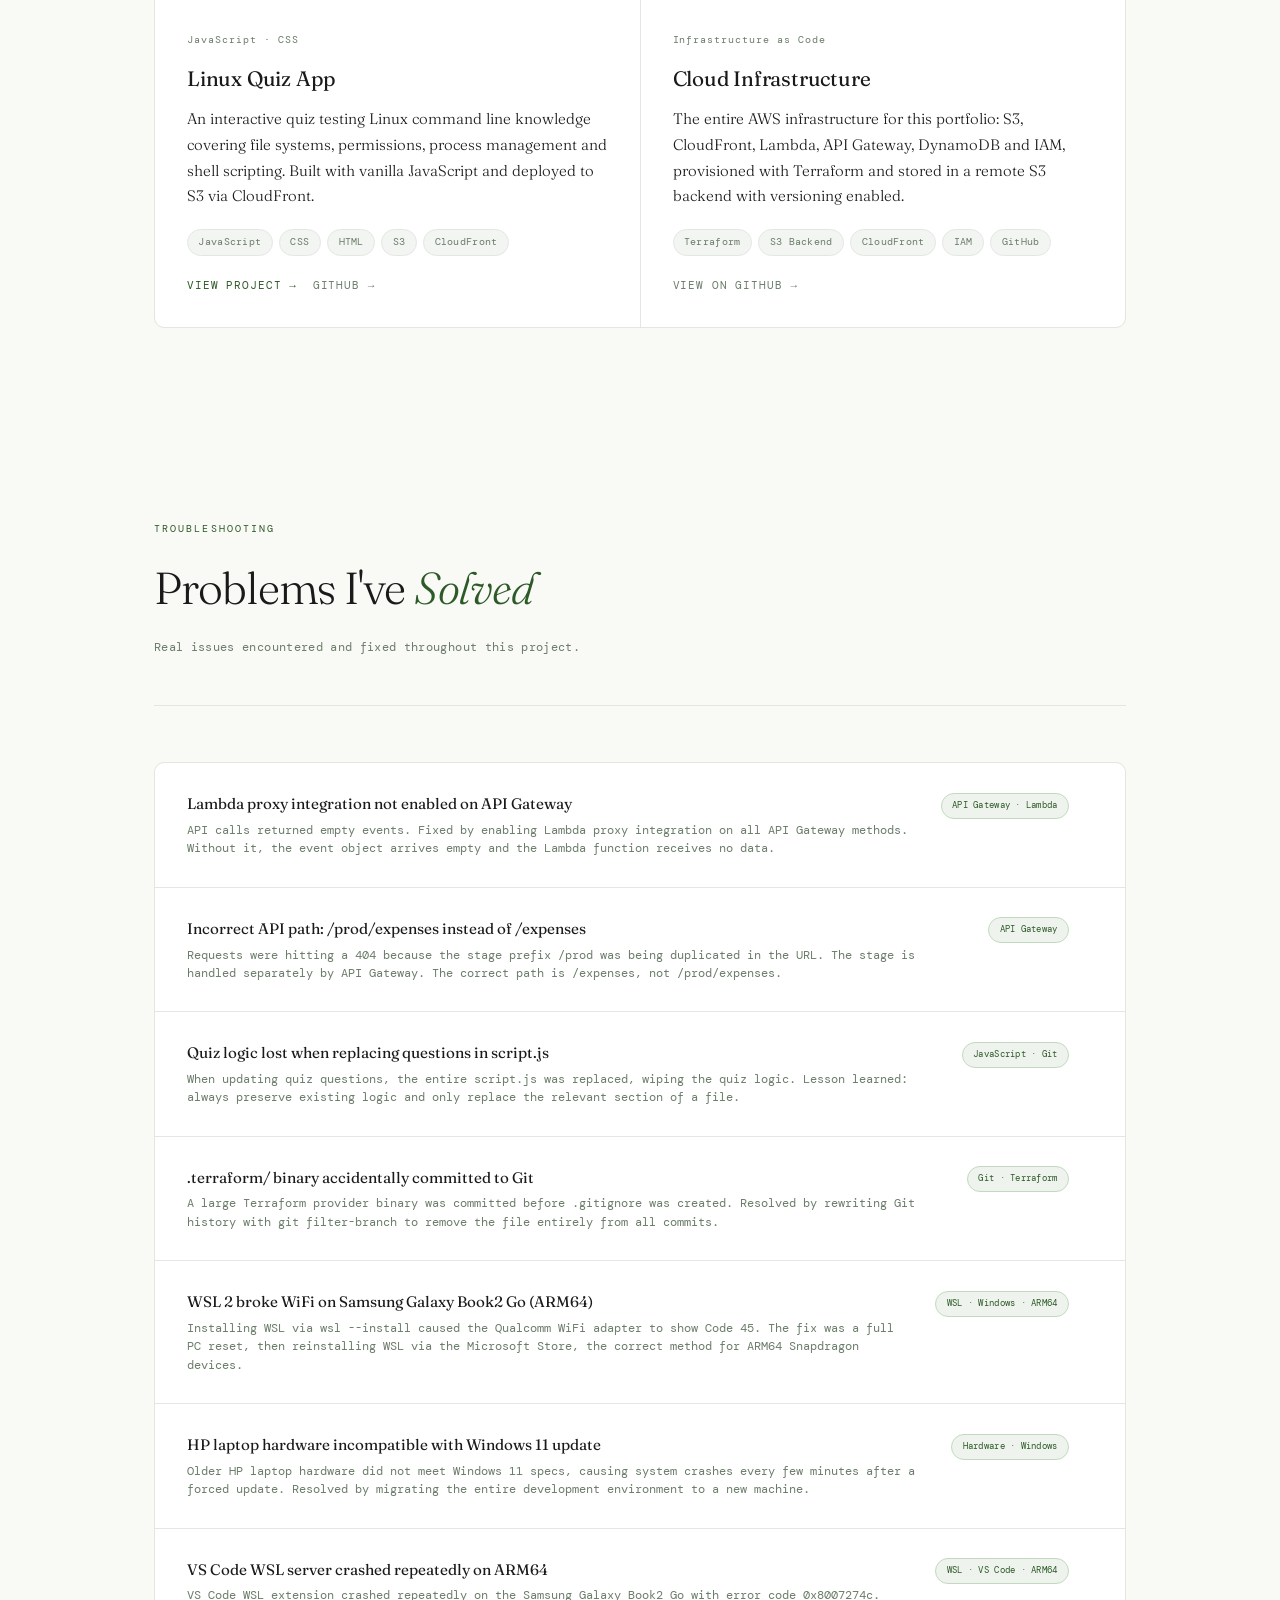
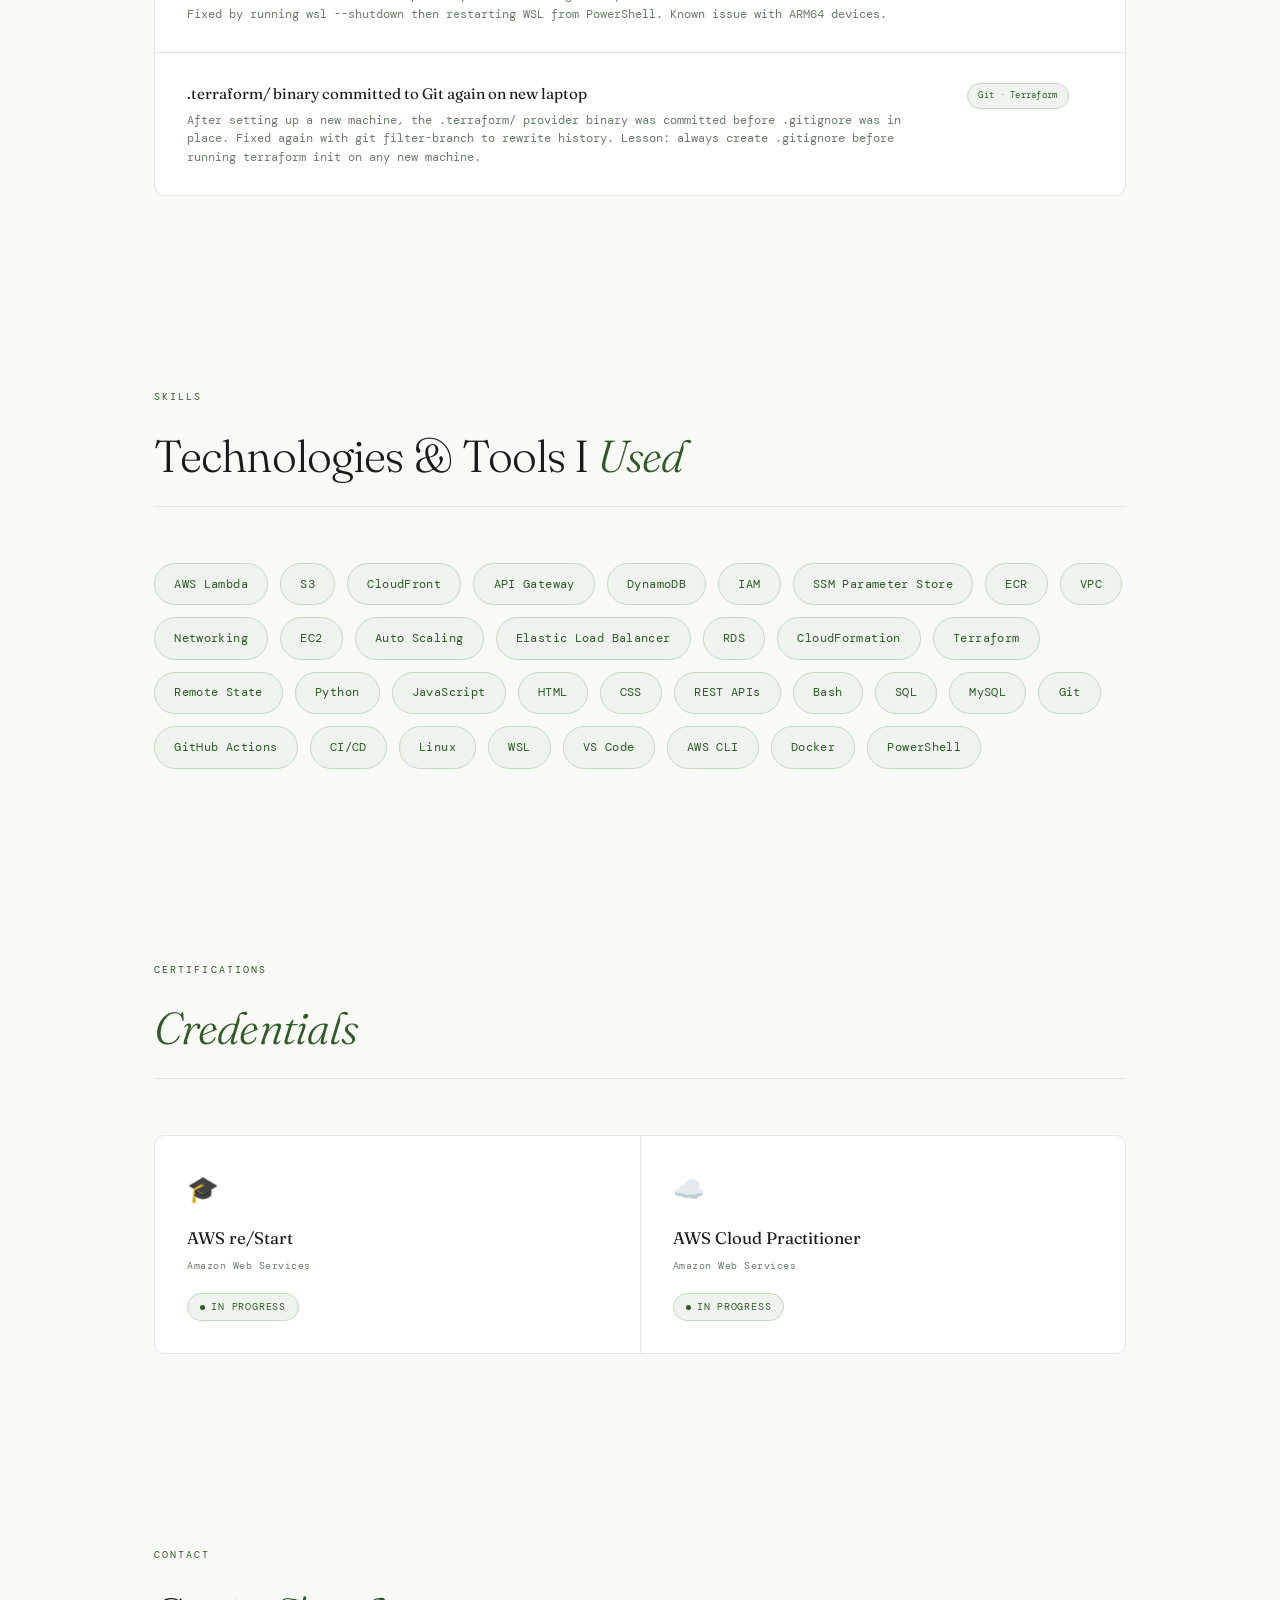
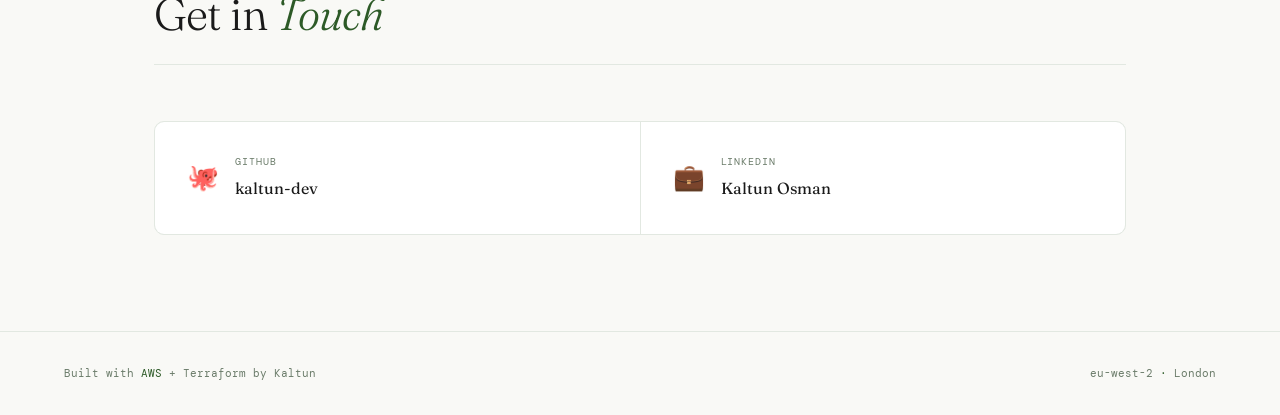
==== commit 121f8fb4: "refactor: move CSS to separate styles.css file" ====
--- a/frontend/index.html
+++ b/frontend/index.html
@@ -5,596 +5,7 @@
   <meta name="viewport" content="width=device-width, initial-scale=1.0" />
   <title>Kaltun | Cloud Portfolio</title>
   <link href="https://fonts.googleapis.com/css2?family=Fraunces:ital,wght@0,300;0,400;0,600;1,300;1,400&family=DM+Mono:wght@400;500&display=swap" rel="stylesheet" />
-  <style>
-    :root {
-      --bg: #f9f9f6;
-      --white: #ffffff;
-      --green: #2d5a27;
-      --green-light: #4a7c42;
-      --green-dim: #eef4ed;
-      --green-border: #c2d9bf;
-      --text: #1a1a1a;
-      --muted: #6b7c6a;
-      --border: #e2e8e1;
-      --surface: #f2f5f1;
-    }
-
-    * { margin: 0; padding: 0; box-sizing: border-box; }
-    html { scroll-behavior: smooth; }
-
-    body {
-      background: var(--bg);
-      color: var(--text);
-      font-family: 'Fraunces', serif;
-      font-size: 16px;
-      line-height: 1.7;
-      -webkit-font-smoothing: antialiased;
-    }
-
-    /* NAV */
-    nav {
-      position: fixed;
-      top: 0; left: 0; right: 0;
-      z-index: 100;
-      padding: 1.2rem 4rem;
-      display: flex;
-      justify-content: space-between;
-      align-items: center;
-      background: rgba(249,249,246,0.92);
-      backdrop-filter: blur(12px);
-      border-bottom: 1px solid var(--border);
-    }
-
-    .nav-logo {
-      font-family: 'DM Mono', monospace;
-      font-size: 0.85rem;
-      color: var(--green);
-      letter-spacing: 0.08em;
-      text-decoration: none;
-      display: flex;
-      align-items: center;
-      gap: 0.5rem;
-    }
-
-    .nav-logo::before {
-      content: '';
-      display: inline-block;
-      width: 7px; height: 7px;
-      background: var(--green);
-      border-radius: 50%;
-    }
-
-    .nav-links { display: flex; gap: 2.5rem; }
-    .nav-links a {
-      color: var(--muted);
-      text-decoration: none;
-      font-family: 'DM Mono', monospace;
-      font-size: 0.72rem;
-      letter-spacing: 0.08em;
-      text-transform: uppercase;
-      transition: color 0.2s;
-    }
-    .nav-links a:hover { color: var(--green); }
-
-    /* HERO */
-    .hero {
-      min-height: 100vh;
-      display: flex;
-      align-items: center;
-      padding: 3rem 4rem 4rem;
-      border-bottom: 1px solid var(--border);
-    }
-
-    .hero-content { max-width: 820px; }
-
-    .hero-tag {
-      font-family: 'DM Mono', monospace;
-      font-size: 0.72rem;
-      color: var(--green);
-      letter-spacing: 0.2em;
-      text-transform: uppercase;
-      margin-bottom: 1.5rem;
-      opacity: 0;
-      animation: fadeUp 0.5s ease forwards 0.1s;
-      display: flex;
-      align-items: center;
-      gap: 0.6rem;
-    }
-
-    .hero-tag::before {
-      content: '';
-      display: inline-block;
-      width: 6px; height: 6px;
-      background: var(--green);
-      border-radius: 50%;
-    }
-
-    h1 {
-      font-size: clamp(3rem, 7vw, 5.5rem);
-      font-weight: 300;
-      line-height: 1.05;
-      letter-spacing: -0.02em;
-      margin-bottom: 1.5rem;
-      opacity: 0;
-      animation: fadeUp 0.5s ease forwards 0.2s;
-    }
-
-    h1 em {
-      font-style: italic;
-      color: var(--green);
-    }
-
-    .hero-desc {
-      font-size: 1.2rem;
-      color: var(--text);
-      max-width: 580px;
-      line-height: 1.8;
-      margin-bottom: 2.5rem;
-      font-weight: 300;
-      opacity: 0;
-      animation: fadeUp 0.5s ease forwards 0.3s;
-    }
-
-    .hero-badges {
-      display: flex;
-      flex-wrap: wrap;
-      gap: 0.5rem;
-      margin-bottom: 3rem;
-      opacity: 0;
-      animation: fadeUp 0.5s ease forwards 0.4s;
-    }
-
-    .badge {
-      font-family: 'DM Mono', monospace;
-      font-size: 0.65rem;
-      padding: 0.3rem 0.8rem;
-      border: 1px solid var(--border);
-      border-radius: 100px;
-      color: var(--muted);
-      letter-spacing: 0.03em;
-      background: var(--white);
-    }
-
-    .badge.active {
-      border-color: var(--green-border);
-      color: var(--green);
-      background: var(--green-dim);
-    }
-
-    .hero-cta {
-      display: flex;
-      gap: 1rem;
-      opacity: 0;
-      animation: fadeUp 0.5s ease forwards 0.5s;
-    }
-
-    .btn {
-      font-family: 'DM Mono', monospace;
-      font-size: 0.72rem;
-      padding: 0.9rem 2rem;
-      text-decoration: none;
-      letter-spacing: 0.08em;
-      text-transform: uppercase;
-      transition: all 0.2s;
-      border-radius: 6px;
-    }
-
-    .btn-primary { background: var(--green); color: #fff; }
-    .btn-primary:hover { background: var(--green-light); }
-
-    .btn-secondary {
-      border: 1px solid var(--border);
-      color: var(--muted);
-      background: var(--white);
-    }
-    .btn-secondary:hover { border-color: var(--green); color: var(--green); }
-
-    /* SECTIONS */
-    section {
-      padding: 6rem 4rem;
-      max-width: 1100px;
-      margin: 0 auto;
-    }
-
-    .section-label {
-      font-family: 'DM Mono', monospace;
-      font-size: 0.65rem;
-      color: var(--green);
-      letter-spacing: 0.2em;
-      text-transform: uppercase;
-      margin-bottom: 0.75rem;
-    }
-
-    .section-title {
-      font-size: clamp(1.8rem, 3.5vw, 2.8rem);
-      font-weight: 300;
-      letter-spacing: -0.02em;
-      margin-bottom: 0.75rem;
-    }
-
-    .section-title em {
-      font-style: italic;
-      color: var(--green);
-    }
-
-    .section-sub {
-      color: var(--muted);
-      margin-bottom: 3rem;
-      font-family: 'DM Mono', monospace;
-      font-size: 0.72rem;
-      letter-spacing: 0.03em;
-    }
-
-    .section-divider {
-      width: 100%;
-      height: 1px;
-      background: var(--border);
-      margin-bottom: 3.5rem;
-    }
-
-    /* ABOUT */
-    .about-grid {
-      display: grid;
-      grid-template-columns: 1.2fr 1fr;
-      gap: 5rem;
-      align-items: start;
-    }
-
-    .about-text p {
-      color: var(--text);
-      line-height: 1.9;
-      margin-bottom: 1.1rem;
-      font-size: 1.05rem;
-      font-weight: 300;
-    }
-
-    .about-text p strong { color: var(--green); font-weight: 600; }
-
-    .skills-grid {
-      display: grid;
-      grid-template-columns: repeat(4, 1fr);
-      gap: 1px;
-      background: var(--border);
-      border: 1px solid var(--border);
-      border-radius: 10px;
-      overflow: hidden;
-    }
-
-    .skill-card {
-      background: var(--white);
-      padding: 1.4rem;
-      transition: background 0.2s;
-    }
-    .skill-card:hover { background: var(--green-dim); }
-
-    .skill-card-title {
-      font-family: 'DM Mono', monospace;
-      font-size: 0.62rem;
-      color: var(--green);
-      letter-spacing: 0.15em;
-      text-transform: uppercase;
-      margin-bottom: 0.5rem;
-    }
-
-    .skill-card p {
-      font-size: 0.75rem;
-      color: var(--muted);
-      line-height: 1.6;
-      font-family: 'DM Mono', monospace;
-    }
-
-    /* PROJECTS */
-    .projects-grid {
-      display: grid;
-      grid-template-columns: repeat(2, 1fr);
-      gap: 1px;
-      background: var(--border);
-      border: 1px solid var(--border);
-      border-radius: 10px;
-      overflow: hidden;
-    }
-
-    .project-card {
-      background: var(--white);
-      padding: 2rem;
-      display: block;
-      transition: background 0.2s;
-    }
-    .project-card:hover { background: var(--green-dim); }
-
-    .project-number {
-      font-family: 'DM Mono', monospace;
-      font-size: 0.62rem;
-      color: var(--muted);
-      letter-spacing: 0.1em;
-      margin-bottom: 0.75rem;
-    }
-
-    .project-title {
-      font-size: 1.3rem;
-      font-weight: 400;
-      color: var(--text);
-      margin-bottom: 0.6rem;
-      letter-spacing: -0.01em;
-    }
-
-    .project-desc {
-      font-size: 0.95rem;
-      color: var(--text);
-      line-height: 1.7;
-      margin-bottom: 1.25rem;
-      font-weight: 300;
-    }
-
-    .project-tags {
-      display: flex;
-      flex-wrap: wrap;
-      gap: 0.4rem;
-      margin-bottom: 1.25rem;
-    }
-
-    .tag {
-      font-family: 'DM Mono', monospace;
-      font-size: 0.6rem;
-      padding: 0.25rem 0.65rem;
-      background: var(--surface);
-      border: 1px solid var(--border);
-      color: var(--muted);
-      border-radius: 100px;
-      letter-spacing: 0.03em;
-    }
-
-    .project-links { display: flex; gap: 1rem; align-items: center; }
-
-    .project-link {
-      font-family: 'DM Mono', monospace;
-      font-size: 0.68rem;
-      color: var(--green);
-      letter-spacing: 0.08em;
-      text-transform: uppercase;
-      text-decoration: none;
-      border-bottom: 1px solid transparent;
-      transition: border-color 0.2s;
-    }
-    .project-link:hover { border-bottom-color: var(--green); }
-
-    .project-link-github {
-      font-family: 'DM Mono', monospace;
-      font-size: 0.68rem;
-      color: var(--muted);
-      letter-spacing: 0.08em;
-      text-transform: uppercase;
-      text-decoration: none;
-      border-bottom: 1px solid transparent;
-      transition: all 0.2s;
-    }
-    .project-link-github:hover { color: var(--green); border-bottom-color: var(--green); }
-
-    /* TROUBLESHOOTING */
-    .trouble-list {
-      display: flex;
-      flex-direction: column;
-      gap: 1px;
-      background: var(--border);
-      border: 1px solid var(--border);
-      border-radius: 10px;
-      overflow: hidden;
-    }
-
-    .trouble-item {
-      background: var(--white);
-      padding: 1.75rem 2rem;
-      display: grid;
-      grid-template-columns: auto 1fr auto;
-      gap: 1.5rem;
-      align-items: start;
-      transition: background 0.2s;
-    }
-    .trouble-item:hover { background: var(--green-dim); }
-
-    .trouble-number {
-      font-family: 'DM Mono', monospace;
-      font-size: 0.62rem;
-      color: var(--green);
-      letter-spacing: 0.1em;
-      padding-top: 0.15rem;
-    }
-
-    .trouble-title {
-      font-size: 0.95rem;
-      font-weight: 400;
-      color: var(--text);
-      margin-bottom: 0.3rem;
-    }
-
-    .trouble-desc {
-      font-family: 'DM Mono', monospace;
-      font-size: 0.72rem;
-      color: var(--muted);
-      line-height: 1.6;
-    }
-
-    .trouble-tag {
-      font-family: 'DM Mono', monospace;
-      font-size: 0.58rem;
-      padding: 0.25rem 0.65rem;
-      background: var(--green-dim);
-      border: 1px solid var(--green-border);
-      color: var(--green);
-      border-radius: 100px;
-      white-space: nowrap;
-      align-self: start;
-      margin-top: 0.1rem;
-      letter-spacing: 0.03em;
-    }
-
-    /* SKILLS */
-    .skills-cloud {
-      display: flex;
-      flex-wrap: wrap;
-      gap: 0.75rem;
-    }
-
-    .skill-pill {
-      font-family: 'DM Mono', monospace;
-      font-size: 0.78rem;
-      padding: 0.6rem 1.2rem;
-      border: 1px solid var(--green-border);
-      border-radius: 100px;
-      color: var(--green);
-      background: var(--green-dim);
-      letter-spacing: 0.03em;
-      transition: all 0.2s;
-      cursor: default;
-    }
-
-    .skill-pill:hover {
-      background: var(--green);
-      color: white;
-    }
-
-
-    /* CERTIFICATIONS */
-    .certs-grid {
-      display: grid;
-      grid-template-columns: repeat(2, 1fr);
-      gap: 1px;
-      background: var(--border);
-      border: 1px solid var(--border);
-      border-radius: 10px;
-      overflow: hidden;
-    }
-
-    .cert-card {
-      background: var(--white);
-      padding: 2rem;
-      transition: background 0.2s;
-    }
-    .cert-card:hover { background: var(--green-dim); }
-
-    .cert-icon { font-size: 1.6rem; margin-bottom: 0.75rem; }
-
-    .cert-name {
-      font-size: 1.05rem;
-      font-weight: 400;
-      color: var(--text);
-      margin-bottom: 0.3rem;
-    }
-
-    .cert-issuer {
-      font-family: 'DM Mono', monospace;
-      font-size: 0.65rem;
-      color: var(--muted);
-      letter-spacing: 0.05em;
-      margin-bottom: 1rem;
-    }
-
-    .cert-status {
-      display: inline-flex;
-      align-items: center;
-      gap: 0.4rem;
-      font-family: 'DM Mono', monospace;
-      font-size: 0.6rem;
-      letter-spacing: 0.08em;
-      text-transform: uppercase;
-      padding: 0.3rem 0.75rem;
-      border-radius: 100px;
-      border: 1px solid var(--green-border);
-      color: var(--green);
-      background: var(--green-dim);
-    }
-
-    .cert-status::before {
-      content: '';
-      width: 5px; height: 5px;
-      border-radius: 50%;
-      background: var(--green);
-      animation: pulse 1.5s ease-in-out infinite;
-    }
-
-    @keyframes pulse {
-      0%, 100% { opacity: 1; }
-      50% { opacity: 0.3; }
-    }
-
-    /* CONTACT */
-    .contact-grid {
-      display: flex;
-      gap: 1px;
-      background: var(--border);
-      border: 1px solid var(--border);
-      border-radius: 10px;
-      overflow: hidden;
-    }
-
-    .contact-card {
-      flex: 1;
-      background: var(--white);
-      padding: 2rem;
-      text-decoration: none;
-      transition: background 0.2s;
-      display: flex;
-      align-items: center;
-      gap: 1rem;
-    }
-    .contact-card:hover { background: var(--green-dim); }
-
-    .contact-icon { font-size: 1.6rem; flex-shrink: 0; }
-
-    .contact-label {
-      font-family: 'DM Mono', monospace;
-      font-size: 0.62rem;
-      color: var(--muted);
-      text-transform: uppercase;
-      letter-spacing: 0.1em;
-      margin-bottom: 0.25rem;
-    }
-
-    .contact-value {
-      font-size: 1rem;
-      font-weight: 400;
-      color: var(--text);
-    }
-
-    /* FOOTER */
-    footer {
-      border-top: 1px solid var(--border);
-      padding: 2rem 4rem;
-      display: flex;
-      justify-content: space-between;
-      align-items: center;
-    }
-
-    footer p {
-      font-family: 'DM Mono', monospace;
-      font-size: 0.68rem;
-      color: var(--muted);
-    }
-
-    footer span { color: var(--green); }
-
-    /* ANIMATIONS */
-    @keyframes fadeUp {
-      from { opacity: 0; transform: translateY(16px); }
-      to { opacity: 1; transform: translateY(0); }
-    }
-
-    /* RESPONSIVE */
-    @media (max-width: 768px) {
-      nav { padding: 1rem 1.5rem; }
-      .nav-links { display: none; }
-      .hero { padding: 6rem 1.5rem 3rem; }
-      section { padding: 4rem 1.5rem; }
-      .about-grid { grid-template-columns: 1fr; gap: 2.5rem; }
-      .skills-grid { grid-template-columns: repeat(2, 1fr); }
-      .projects-grid { grid-template-columns: 1fr; }
-      .certs-grid { grid-template-columns: 1fr; }
-      .contact-grid { flex-direction: column; }
-      .trouble-item { grid-template-columns: auto 1fr; }
-      .trouble-tag { display: none; }
-      footer { flex-direction: column; gap: 0.5rem; padding: 1.5rem; }
-    }
-  </style>
+  <link rel="stylesheet" href="css/styles.css" />
 </head>
 <body>
 
@@ -813,7 +224,7 @@
 
 <!-- SKILLS -->
 <section id="about">
-  <div class="section-label">01 Skills</div>
+  <div class="section-label">Skills</div>
   <h2 class="section-title">Technologies & Tools I <em>Used</em></h2>
   <div class="section-divider"></div>
   <div class="skills-cloud">
--- a/frontend/css/styles.css
+++ b/frontend/css/styles.css
@@ -0,0 +1,588 @@
+:root {
+      --bg: #f9f9f6;
+      --white: #ffffff;
+      --green: #2d5a27;
+      --green-light: #4a7c42;
+      --green-dim: #eef4ed;
+      --green-border: #c2d9bf;
+      --text: #1a1a1a;
+      --muted: #6b7c6a;
+      --border: #e2e8e1;
+      --surface: #f2f5f1;
+    }
+
+    * { margin: 0; padding: 0; box-sizing: border-box; }
+    html { scroll-behavior: smooth; }
+
+    body {
+      background: var(--bg);
+      color: var(--text);
+      font-family: 'Fraunces', serif;
+      font-size: 16px;
+      line-height: 1.7;
+      -webkit-font-smoothing: antialiased;
+    }
+
+    /* NAV */
+    nav {
+      position: fixed;
+      top: 0; left: 0; right: 0;
+      z-index: 100;
+      padding: 1.2rem 4rem;
+      display: flex;
+      justify-content: space-between;
+      align-items: center;
+      background: rgba(249,249,246,0.92);
+      backdrop-filter: blur(12px);
+      border-bottom: 1px solid var(--border);
+    }
+
+    .nav-logo {
+      font-family: 'DM Mono', monospace;
+      font-size: 0.85rem;
+      color: var(--green);
+      letter-spacing: 0.08em;
+      text-decoration: none;
+      display: flex;
+      align-items: center;
+      gap: 0.5rem;
+    }
+
+    .nav-logo::before {
+      content: '';
+      display: inline-block;
+      width: 7px; height: 7px;
+      background: var(--green);
+      border-radius: 50%;
+    }
+
+    .nav-links { display: flex; gap: 2.5rem; }
+    .nav-links a {
+      color: var(--muted);
+      text-decoration: none;
+      font-family: 'DM Mono', monospace;
+      font-size: 0.72rem;
+      letter-spacing: 0.08em;
+      text-transform: uppercase;
+      transition: color 0.2s;
+    }
+    .nav-links a:hover { color: var(--green); }
+
+    /* HERO */
+    .hero {
+      min-height: 100vh;
+      display: flex;
+      align-items: center;
+      padding: 3rem 4rem 4rem;
+      border-bottom: 1px solid var(--border);
+    }
+
+    .hero-content { max-width: 820px; }
+
+    .hero-tag {
+      font-family: 'DM Mono', monospace;
+      font-size: 0.72rem;
+      color: var(--green);
+      letter-spacing: 0.2em;
+      text-transform: uppercase;
+      margin-bottom: 1.5rem;
+      opacity: 0;
+      animation: fadeUp 0.5s ease forwards 0.1s;
+      display: flex;
+      align-items: center;
+      gap: 0.6rem;
+    }
+
+    .hero-tag::before {
+      content: '';
+      display: inline-block;
+      width: 6px; height: 6px;
+      background: var(--green);
+      border-radius: 50%;
+    }
+
+    h1 {
+      font-size: clamp(3rem, 7vw, 5.5rem);
+      font-weight: 300;
+      line-height: 1.05;
+      letter-spacing: -0.02em;
+      margin-bottom: 1.5rem;
+      opacity: 0;
+      animation: fadeUp 0.5s ease forwards 0.2s;
+    }
+
+    h1 em {
+      font-style: italic;
+      color: var(--green);
+    }
+
+    .hero-desc {
+      font-size: 1.2rem;
+      color: var(--text);
+      max-width: 580px;
+      line-height: 1.8;
+      margin-bottom: 2.5rem;
+      font-weight: 300;
+      opacity: 0;
+      animation: fadeUp 0.5s ease forwards 0.3s;
+    }
+
+    .hero-badges {
+      display: flex;
+      flex-wrap: wrap;
+      gap: 0.5rem;
+      margin-bottom: 3rem;
+      opacity: 0;
+      animation: fadeUp 0.5s ease forwards 0.4s;
+    }
+
+    .badge {
+      font-family: 'DM Mono', monospace;
+      font-size: 0.65rem;
+      padding: 0.3rem 0.8rem;
+      border: 1px solid var(--border);
+      border-radius: 100px;
+      color: var(--muted);
+      letter-spacing: 0.03em;
+      background: var(--white);
+    }
+
+    .badge.active {
+      border-color: var(--green-border);
+      color: var(--green);
+      background: var(--green-dim);
+    }
+
+    .hero-cta {
+      display: flex;
+      gap: 1rem;
+      opacity: 0;
+      animation: fadeUp 0.5s ease forwards 0.5s;
+    }
+
+    .btn {
+      font-family: 'DM Mono', monospace;
+      font-size: 0.72rem;
+      padding: 0.9rem 2rem;
+      text-decoration: none;
+      letter-spacing: 0.08em;
+      text-transform: uppercase;
+      transition: all 0.2s;
+      border-radius: 6px;
+    }
+
+    .btn-primary { background: var(--green); color: #fff; }
+    .btn-primary:hover { background: var(--green-light); }
+
+    .btn-secondary {
+      border: 1px solid var(--border);
+      color: var(--muted);
+      background: var(--white);
+    }
+    .btn-secondary:hover { border-color: var(--green); color: var(--green); }
+
+    /* SECTIONS */
+    section {
+      padding: 6rem 4rem;
+      max-width: 1100px;
+      margin: 0 auto;
+    }
+
+    .section-label {
+      font-family: 'DM Mono', monospace;
+      font-size: 0.65rem;
+      color: var(--green);
+      letter-spacing: 0.2em;
+      text-transform: uppercase;
+      margin-bottom: 0.75rem;
+    }
+
+    .section-title {
+      font-size: clamp(1.8rem, 3.5vw, 2.8rem);
+      font-weight: 300;
+      letter-spacing: -0.02em;
+      margin-bottom: 0.75rem;
+    }
+
+    .section-title em {
+      font-style: italic;
+      color: var(--green);
+    }
+
+    .section-sub {
+      color: var(--muted);
+      margin-bottom: 3rem;
+      font-family: 'DM Mono', monospace;
+      font-size: 0.72rem;
+      letter-spacing: 0.03em;
+    }
+
+    .section-divider {
+      width: 100%;
+      height: 1px;
+      background: var(--border);
+      margin-bottom: 3.5rem;
+    }
+
+    /* ABOUT */
+    .about-grid {
+      display: grid;
+      grid-template-columns: 1.2fr 1fr;
+      gap: 5rem;
+      align-items: start;
+    }
+
+    .about-text p {
+      color: var(--text);
+      line-height: 1.9;
+      margin-bottom: 1.1rem;
+      font-size: 1.05rem;
+      font-weight: 300;
+    }
+
+    .about-text p strong { color: var(--green); font-weight: 600; }
+
+    .skills-grid {
+      display: grid;
+      grid-template-columns: repeat(4, 1fr);
+      gap: 1px;
+      background: var(--border);
+      border: 1px solid var(--border);
+      border-radius: 10px;
+      overflow: hidden;
+    }
+
+    .skill-card {
+      background: var(--white);
+      padding: 1.4rem;
+      transition: background 0.2s;
+    }
+    .skill-card:hover { background: var(--green-dim); }
+
+    .skill-card-title {
+      font-family: 'DM Mono', monospace;
+      font-size: 0.62rem;
+      color: var(--green);
+      letter-spacing: 0.15em;
+      text-transform: uppercase;
+      margin-bottom: 0.5rem;
+    }
+
+    .skill-card p {
+      font-size: 0.75rem;
+      color: var(--muted);
+      line-height: 1.6;
+      font-family: 'DM Mono', monospace;
+    }
+
+    /* PROJECTS */
+    .projects-grid {
+      display: grid;
+      grid-template-columns: repeat(2, 1fr);
+      gap: 1px;
+      background: var(--border);
+      border: 1px solid var(--border);
+      border-radius: 10px;
+      overflow: hidden;
+    }
+
+    .project-card {
+      background: var(--white);
+      padding: 2rem;
+      display: block;
+      transition: background 0.2s;
+    }
+    .project-card:hover { background: var(--green-dim); }
+
+    .project-number {
+      font-family: 'DM Mono', monospace;
+      font-size: 0.62rem;
+      color: var(--muted);
+      letter-spacing: 0.1em;
+      margin-bottom: 0.75rem;
+    }
+
+    .project-title {
+      font-size: 1.3rem;
+      font-weight: 400;
+      color: var(--text);
+      margin-bottom: 0.6rem;
+      letter-spacing: -0.01em;
+    }
+
+    .project-desc {
+      font-size: 0.95rem;
+      color: var(--text);
+      line-height: 1.7;
+      margin-bottom: 1.25rem;
+      font-weight: 300;
+    }
+
+    .project-tags {
+      display: flex;
+      flex-wrap: wrap;
+      gap: 0.4rem;
+      margin-bottom: 1.25rem;
+    }
+
+    .tag {
+      font-family: 'DM Mono', monospace;
+      font-size: 0.6rem;
+      padding: 0.25rem 0.65rem;
+      background: var(--surface);
+      border: 1px solid var(--border);
+      color: var(--muted);
+      border-radius: 100px;
+      letter-spacing: 0.03em;
+    }
+
+    .project-links { display: flex; gap: 1rem; align-items: center; }
+
+    .project-link {
+      font-family: 'DM Mono', monospace;
+      font-size: 0.68rem;
+      color: var(--green);
+      letter-spacing: 0.08em;
+      text-transform: uppercase;
+      text-decoration: none;
+      border-bottom: 1px solid transparent;
+      transition: border-color 0.2s;
+    }
+    .project-link:hover { border-bottom-color: var(--green); }
+
+    .project-link-github {
+      font-family: 'DM Mono', monospace;
+      font-size: 0.68rem;
+      color: var(--muted);
+      letter-spacing: 0.08em;
+      text-transform: uppercase;
+      text-decoration: none;
+      border-bottom: 1px solid transparent;
+      transition: all 0.2s;
+    }
+    .project-link-github:hover { color: var(--green); border-bottom-color: var(--green); }
+
+    /* TROUBLESHOOTING */
+    .trouble-list {
+      display: flex;
+      flex-direction: column;
+      gap: 1px;
+      background: var(--border);
+      border: 1px solid var(--border);
+      border-radius: 10px;
+      overflow: hidden;
+    }
+
+    .trouble-item {
+      background: var(--white);
+      padding: 1.75rem 2rem;
+      display: grid;
+      grid-template-columns: auto 1fr auto;
+      gap: 1.5rem;
+      align-items: start;
+      transition: background 0.2s;
+    }
+    .trouble-item:hover { background: var(--green-dim); }
+
+    .trouble-number {
+      font-family: 'DM Mono', monospace;
+      font-size: 0.62rem;
+      color: var(--green);
+      letter-spacing: 0.1em;
+      padding-top: 0.15rem;
+    }
+
+    .trouble-title {
+      font-size: 0.95rem;
+      font-weight: 400;
+      color: var(--text);
+      margin-bottom: 0.3rem;
+    }
+
+    .trouble-desc {
+      font-family: 'DM Mono', monospace;
+      font-size: 0.72rem;
+      color: var(--muted);
+      line-height: 1.6;
+    }
+
+    .trouble-tag {
+      font-family: 'DM Mono', monospace;
+      font-size: 0.58rem;
+      padding: 0.25rem 0.65rem;
+      background: var(--green-dim);
+      border: 1px solid var(--green-border);
+      color: var(--green);
+      border-radius: 100px;
+      white-space: nowrap;
+      align-self: start;
+      margin-top: 0.1rem;
+      letter-spacing: 0.03em;
+    }
+
+    /* SKILLS */
+    .skills-cloud {
+      display: flex;
+      flex-wrap: wrap;
+      gap: 0.75rem;
+    }
+
+    .skill-pill {
+      font-family: 'DM Mono', monospace;
+      font-size: 0.78rem;
+      padding: 0.6rem 1.2rem;
+      border: 1px solid var(--green-border);
+      border-radius: 100px;
+      color: var(--green);
+      background: var(--green-dim);
+      letter-spacing: 0.03em;
+      transition: all 0.2s;
+      cursor: default;
+    }
+
+    .skill-pill:hover {
+      background: var(--green);
+      color: white;
+    }
+
+
+    /* CERTIFICATIONS */
+    .certs-grid {
+      display: grid;
+      grid-template-columns: repeat(2, 1fr);
+      gap: 1px;
+      background: var(--border);
+      border: 1px solid var(--border);
+      border-radius: 10px;
+      overflow: hidden;
+    }
+
+    .cert-card {
+      background: var(--white);
+      padding: 2rem;
+      transition: background 0.2s;
+    }
+    .cert-card:hover { background: var(--green-dim); }
+
+    .cert-icon { font-size: 1.6rem; margin-bottom: 0.75rem; }
+
+    .cert-name {
+      font-size: 1.05rem;
+      font-weight: 400;
+      color: var(--text);
+      margin-bottom: 0.3rem;
+    }
+
+    .cert-issuer {
+      font-family: 'DM Mono', monospace;
+      font-size: 0.65rem;
+      color: var(--muted);
+      letter-spacing: 0.05em;
+      margin-bottom: 1rem;
+    }
+
+    .cert-status {
+      display: inline-flex;
+      align-items: center;
+      gap: 0.4rem;
+      font-family: 'DM Mono', monospace;
+      font-size: 0.6rem;
+      letter-spacing: 0.08em;
+      text-transform: uppercase;
+      padding: 0.3rem 0.75rem;
+      border-radius: 100px;
+      border: 1px solid var(--green-border);
+      color: var(--green);
+      background: var(--green-dim);
+    }
+
+    .cert-status::before {
+      content: '';
+      width: 5px; height: 5px;
+      border-radius: 50%;
+      background: var(--green);
+      animation: pulse 1.5s ease-in-out infinite;
+    }
+
+    @keyframes pulse {
+      0%, 100% { opacity: 1; }
+      50% { opacity: 0.3; }
+    }
+
+    /* CONTACT */
+    .contact-grid {
+      display: flex;
+      gap: 1px;
+      background: var(--border);
+      border: 1px solid var(--border);
+      border-radius: 10px;
+      overflow: hidden;
+    }
+
+    .contact-card {
+      flex: 1;
+      background: var(--white);
+      padding: 2rem;
+      text-decoration: none;
+      transition: background 0.2s;
+      display: flex;
+      align-items: center;
+      gap: 1rem;
+    }
+    .contact-card:hover { background: var(--green-dim); }
+
+    .contact-icon { font-size: 1.6rem; flex-shrink: 0; }
+
+    .contact-label {
+      font-family: 'DM Mono', monospace;
+      font-size: 0.62rem;
+      color: var(--muted);
+      text-transform: uppercase;
+      letter-spacing: 0.1em;
+      margin-bottom: 0.25rem;
+    }
+
+    .contact-value {
+      font-size: 1rem;
+      font-weight: 400;
+      color: var(--text);
+    }
+
+    /* FOOTER */
+    footer {
+      border-top: 1px solid var(--border);
+      padding: 2rem 4rem;
+      display: flex;
+      justify-content: space-between;
+      align-items: center;
+    }
+
+    footer p {
+      font-family: 'DM Mono', monospace;
+      font-size: 0.68rem;
+      color: var(--muted);
+    }
+
+    footer span { color: var(--green); }
+
+    /* ANIMATIONS */
+    @keyframes fadeUp {
+      from { opacity: 0; transform: translateY(16px); }
+      to { opacity: 1; transform: translateY(0); }
+    }
+
+    /* RESPONSIVE */
+    @media (max-width: 768px) {
+      nav { padding: 1rem 1.5rem; }
+      .nav-links { display: none; }
+      .hero { padding: 6rem 1.5rem 3rem; }
+      section { padding: 4rem 1.5rem; }
+      .about-grid { grid-template-columns: 1fr; gap: 2.5rem; }
+      .skills-grid { grid-template-columns: repeat(2, 1fr); }
+      .projects-grid { grid-template-columns: 1fr; }
+      .certs-grid { grid-template-columns: 1fr; }
+      .contact-grid { flex-direction: column; }
+      .trouble-item { grid-template-columns: auto 1fr; }
+      .trouble-tag { display: none; }
+      footer { flex-direction: column; gap: 0.5rem; padding: 1.5rem; }
+    }
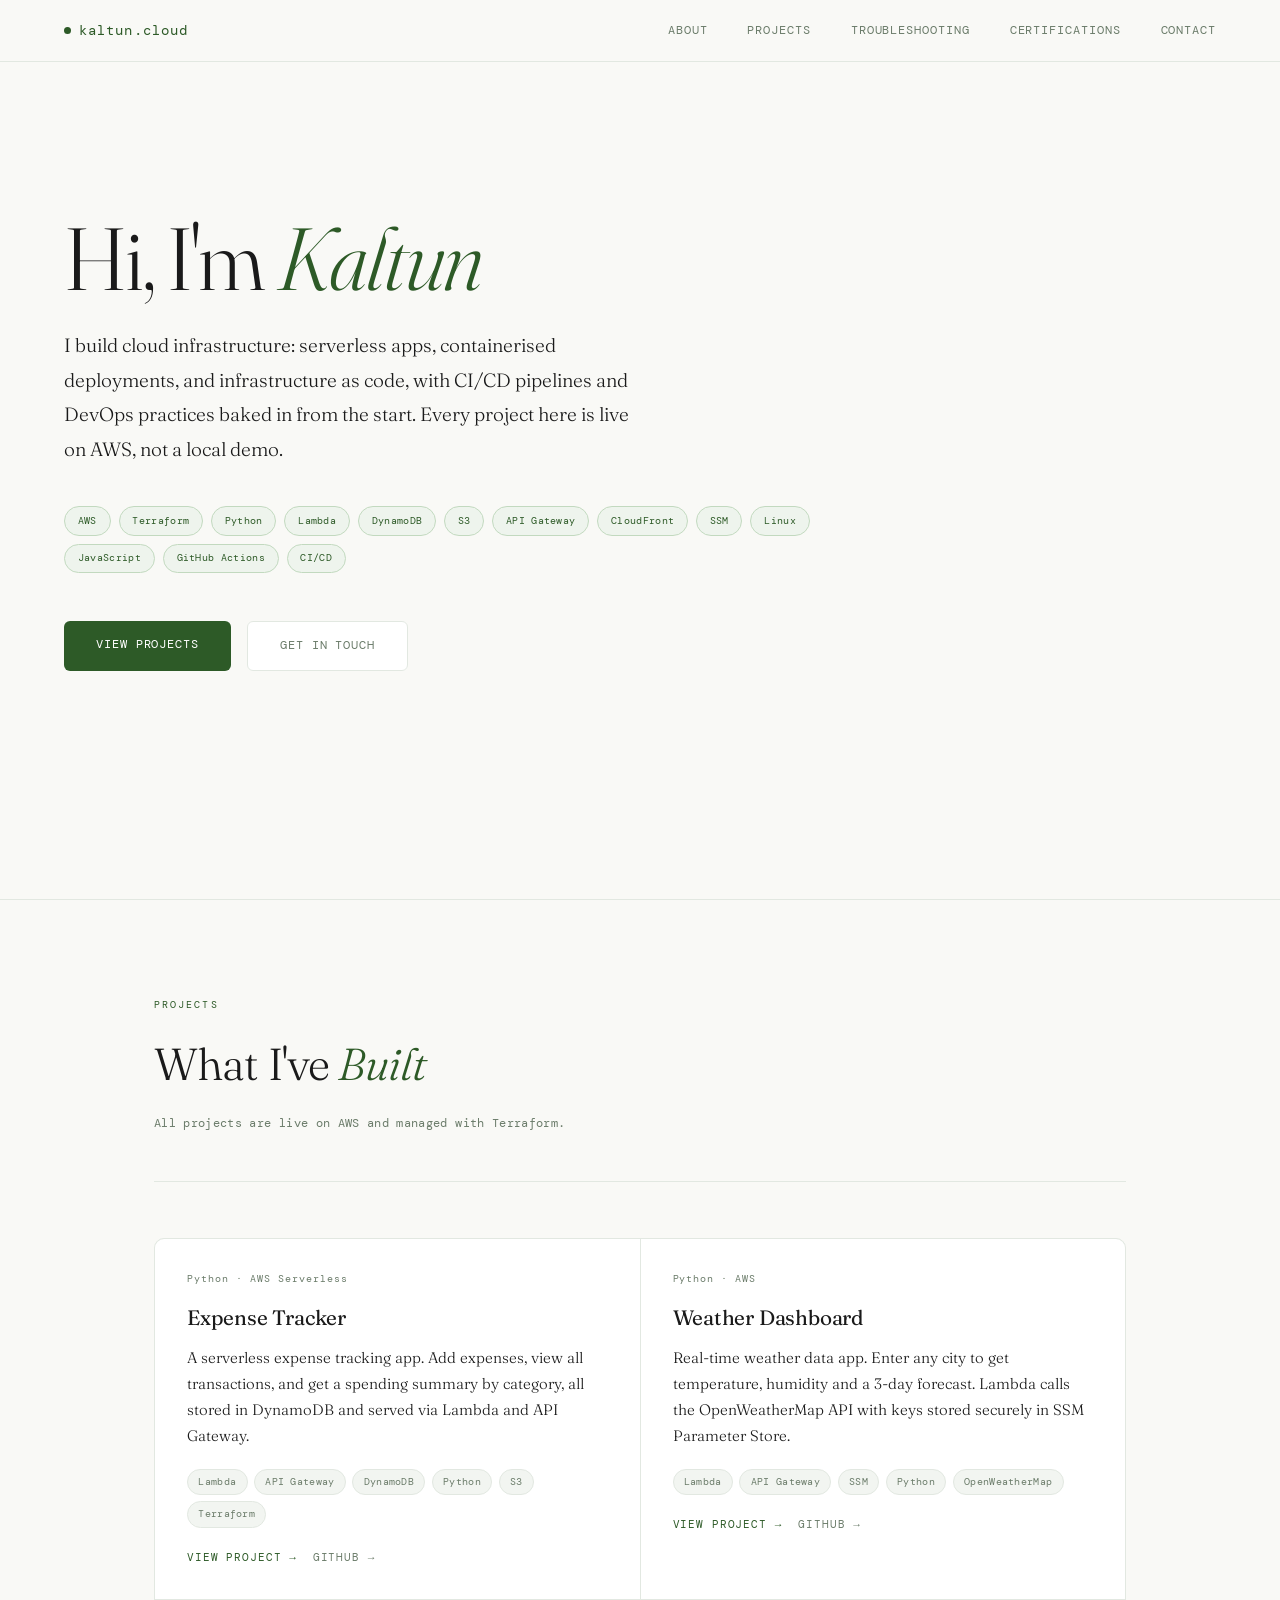
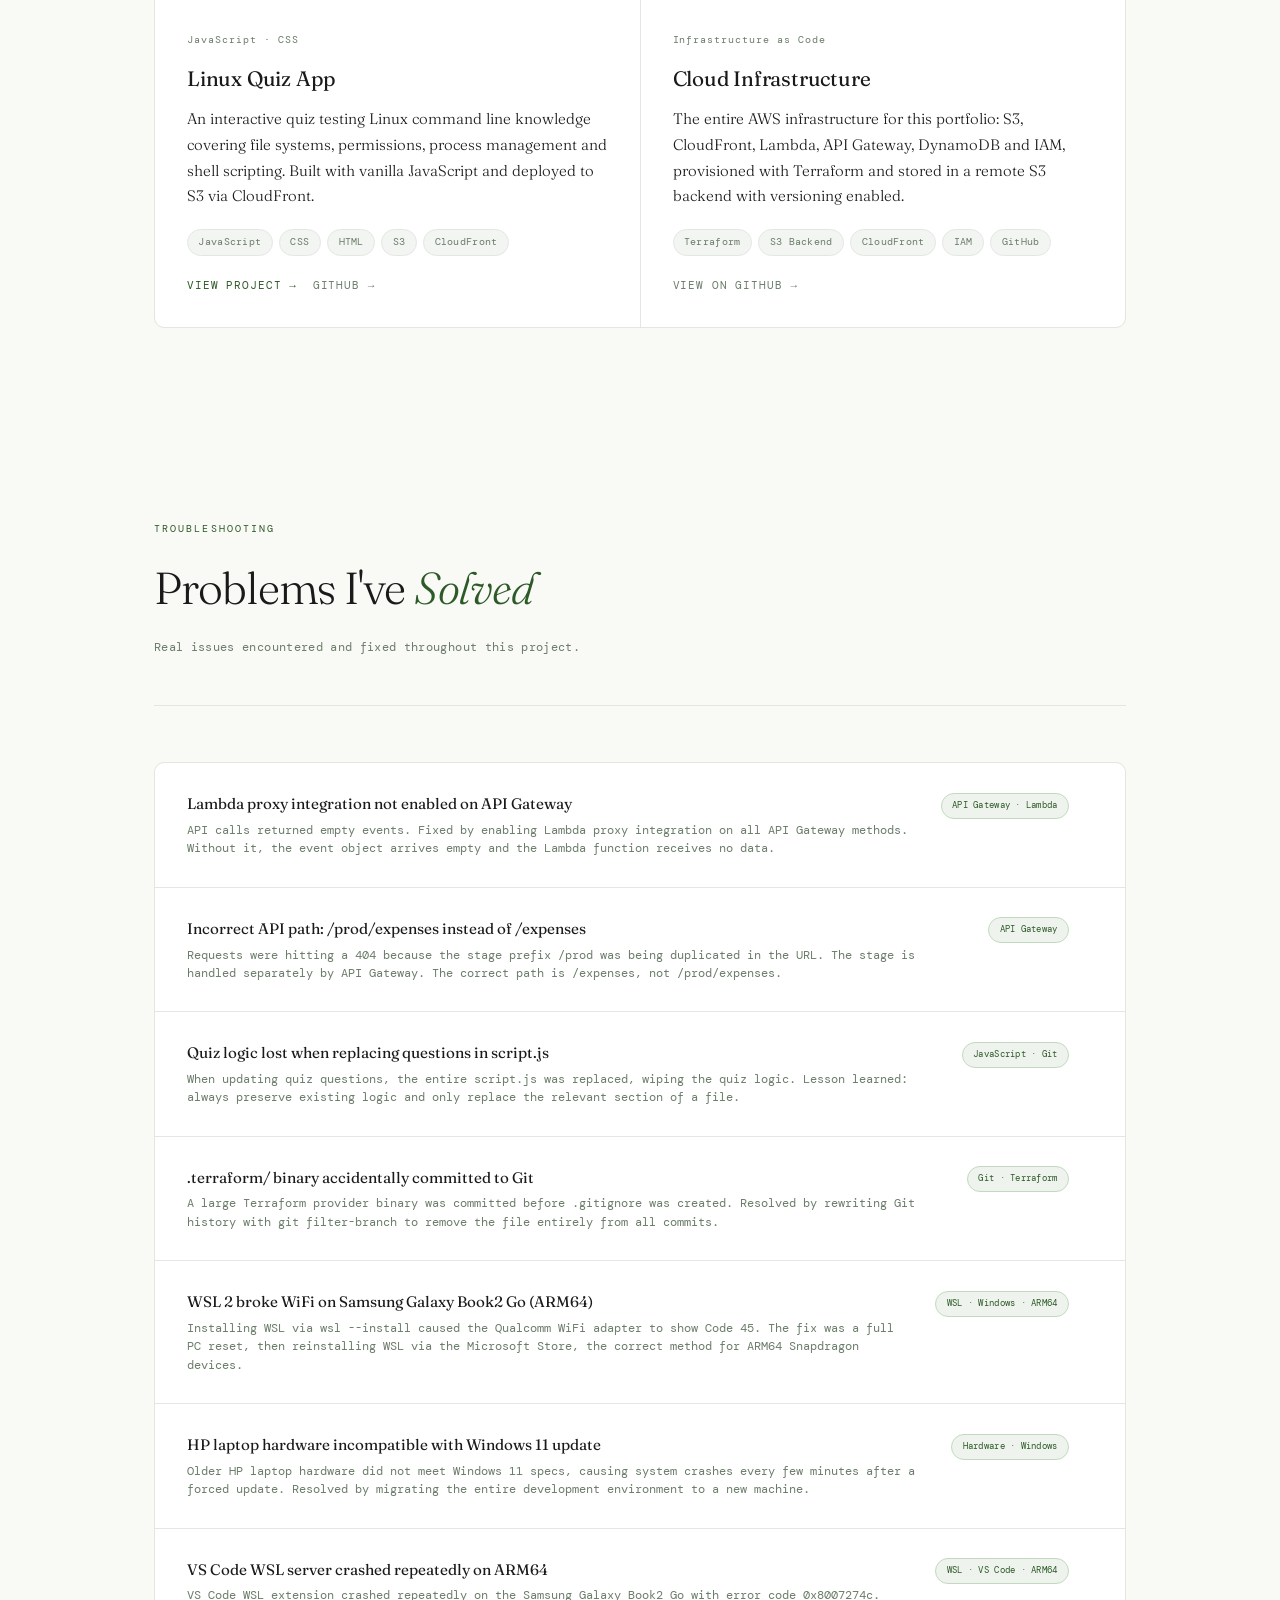
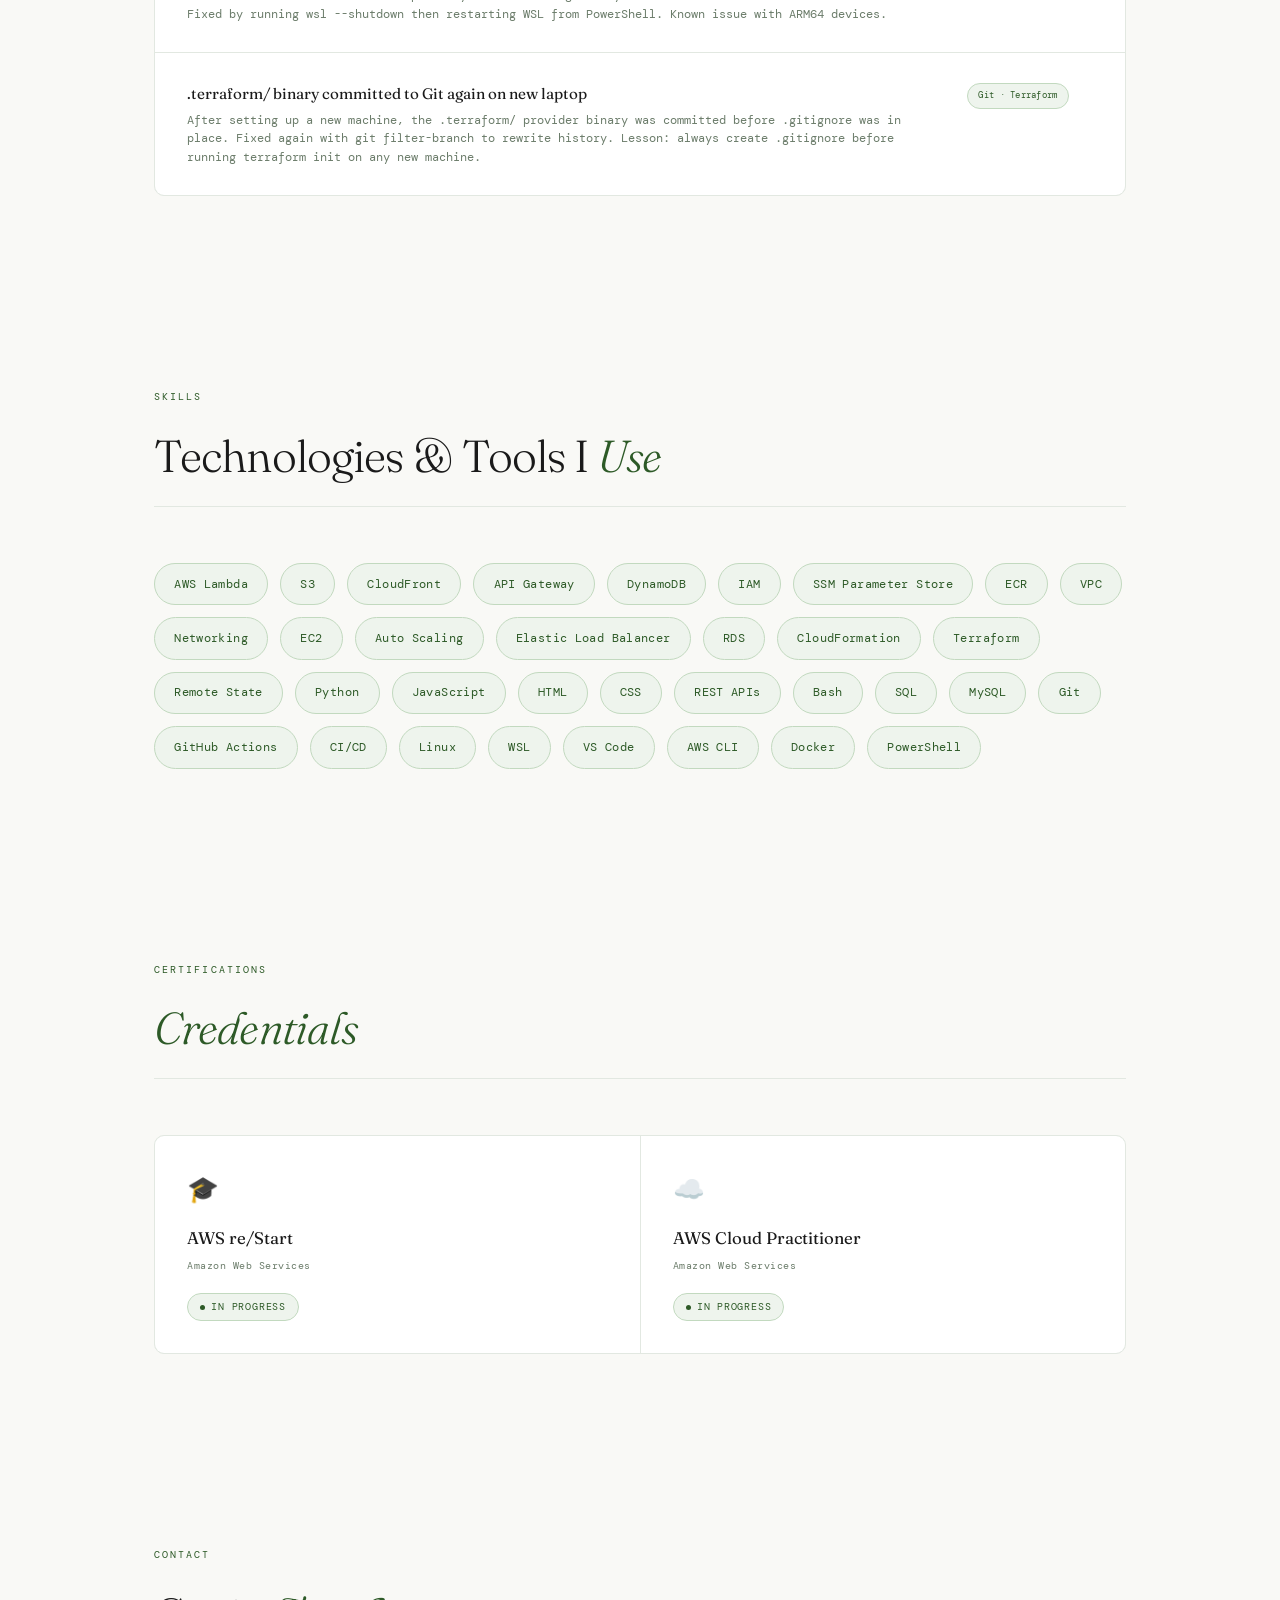
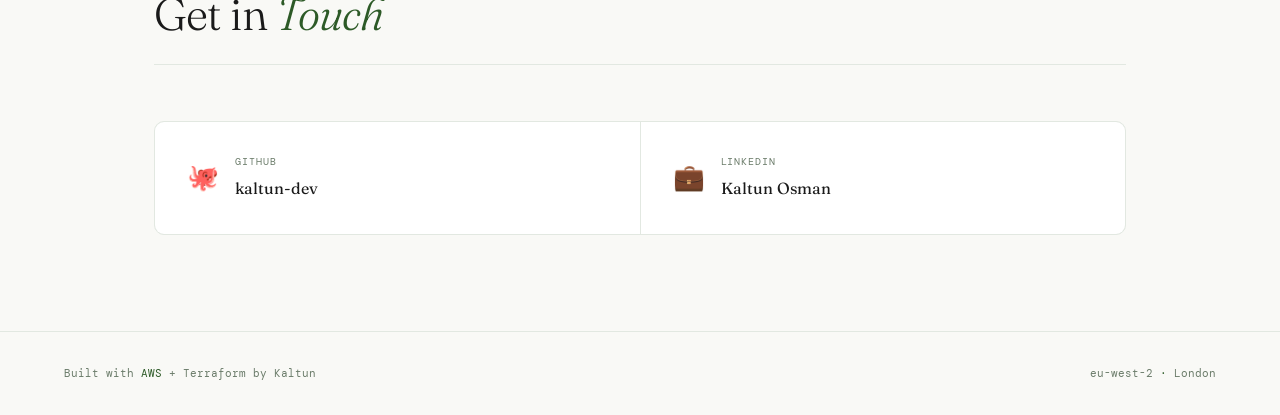
==== commit 3888bc38: "refactor: move CSS to separate styles.css file" ====
--- a/frontend/index.html
+++ b/frontend/index.html
@@ -225,7 +225,7 @@
 <!-- SKILLS -->
 <section id="about">
   <div class="section-label">Skills</div>
-  <h2 class="section-title">Technologies & Tools I <em>Used</em></h2>
+  <h2 class="section-title">Technologies & Tools I <em>Use</em></h2>
   <div class="section-divider"></div>
   <div class="skills-cloud">
     <span class="skill-pill">AWS Lambda</span>
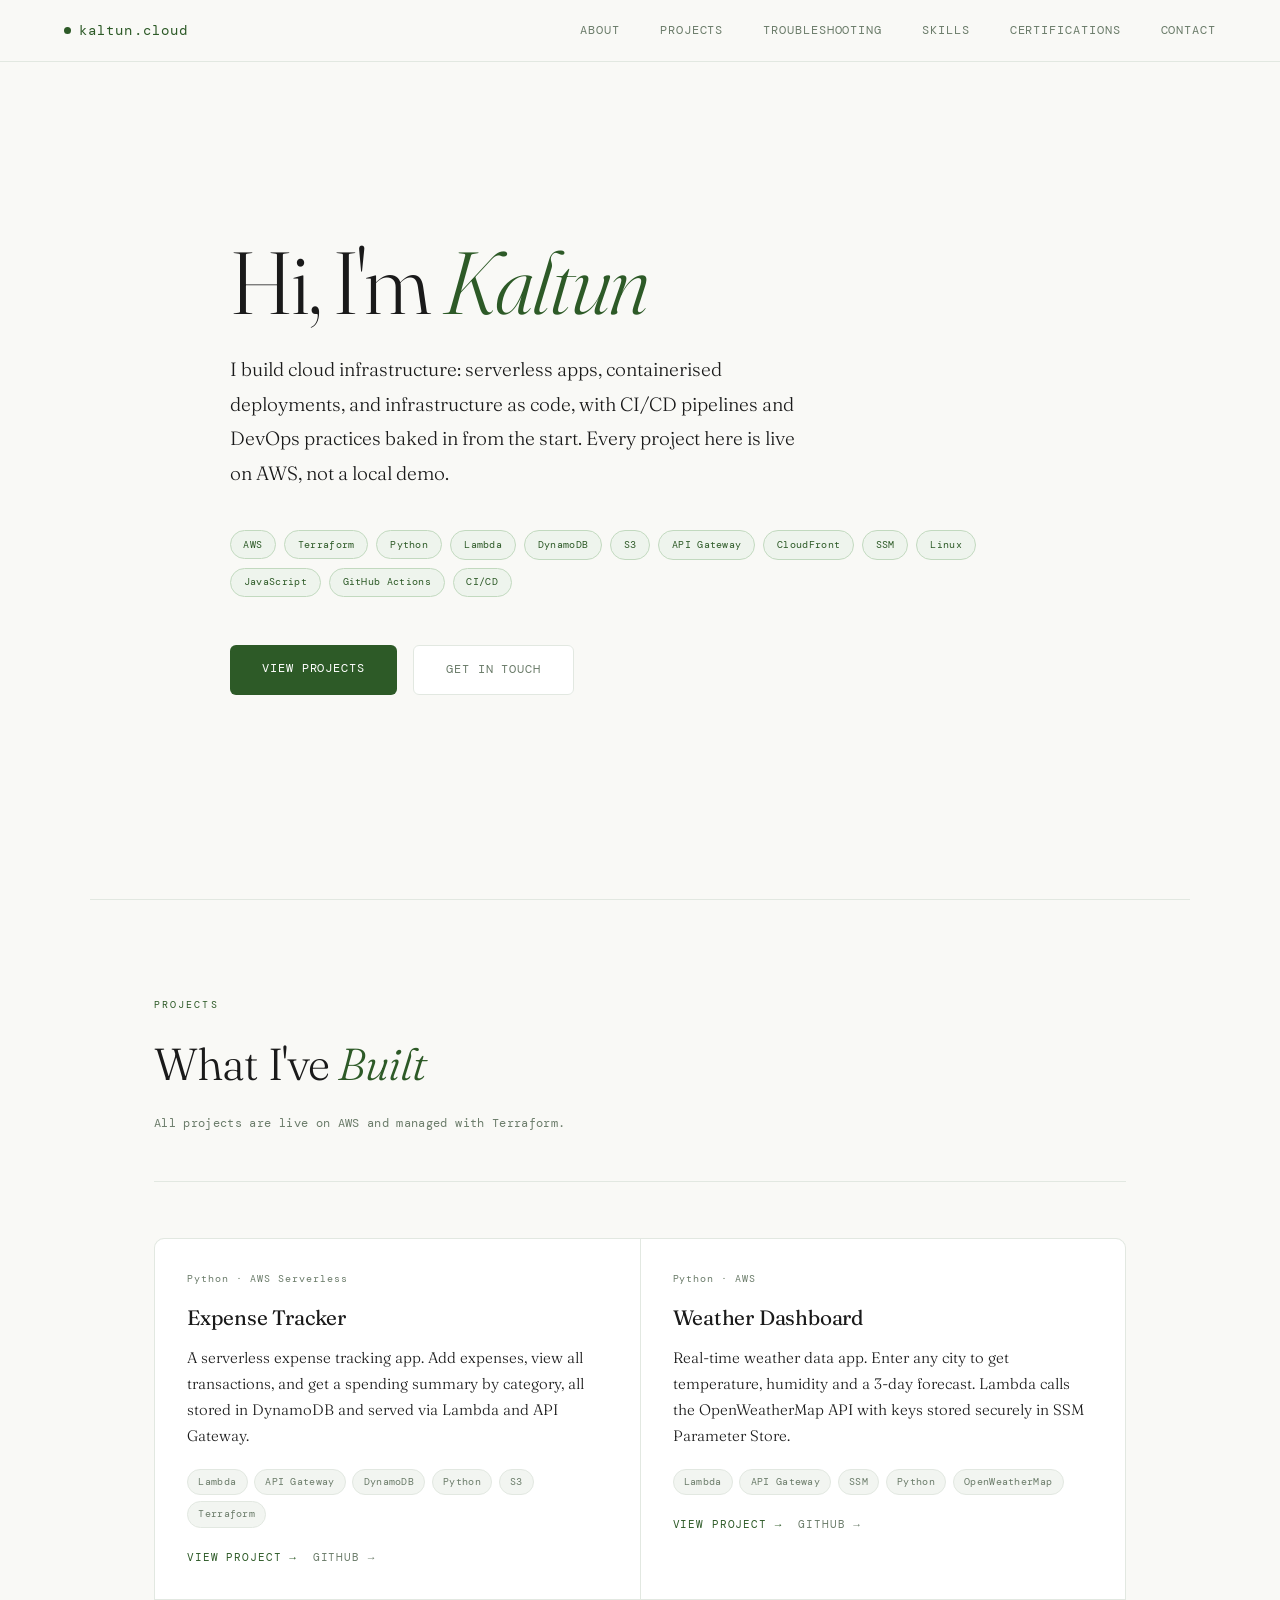
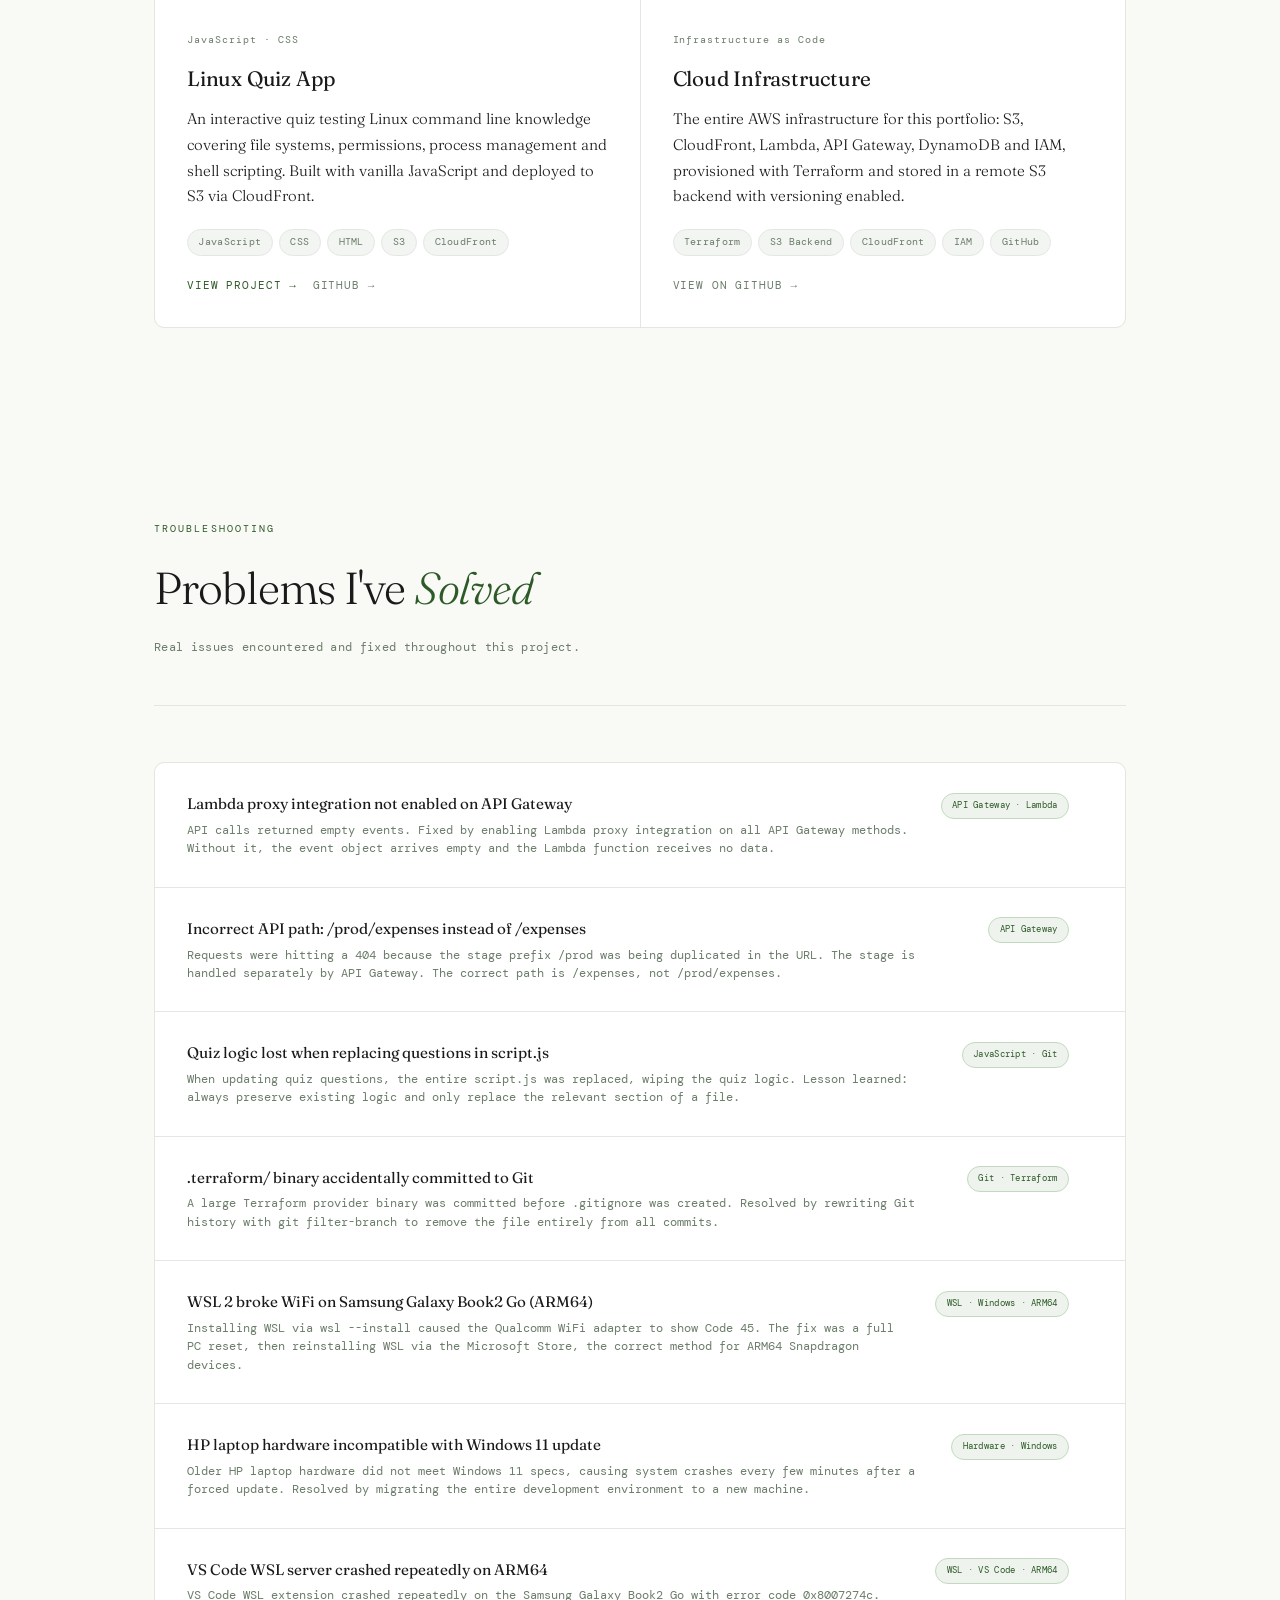
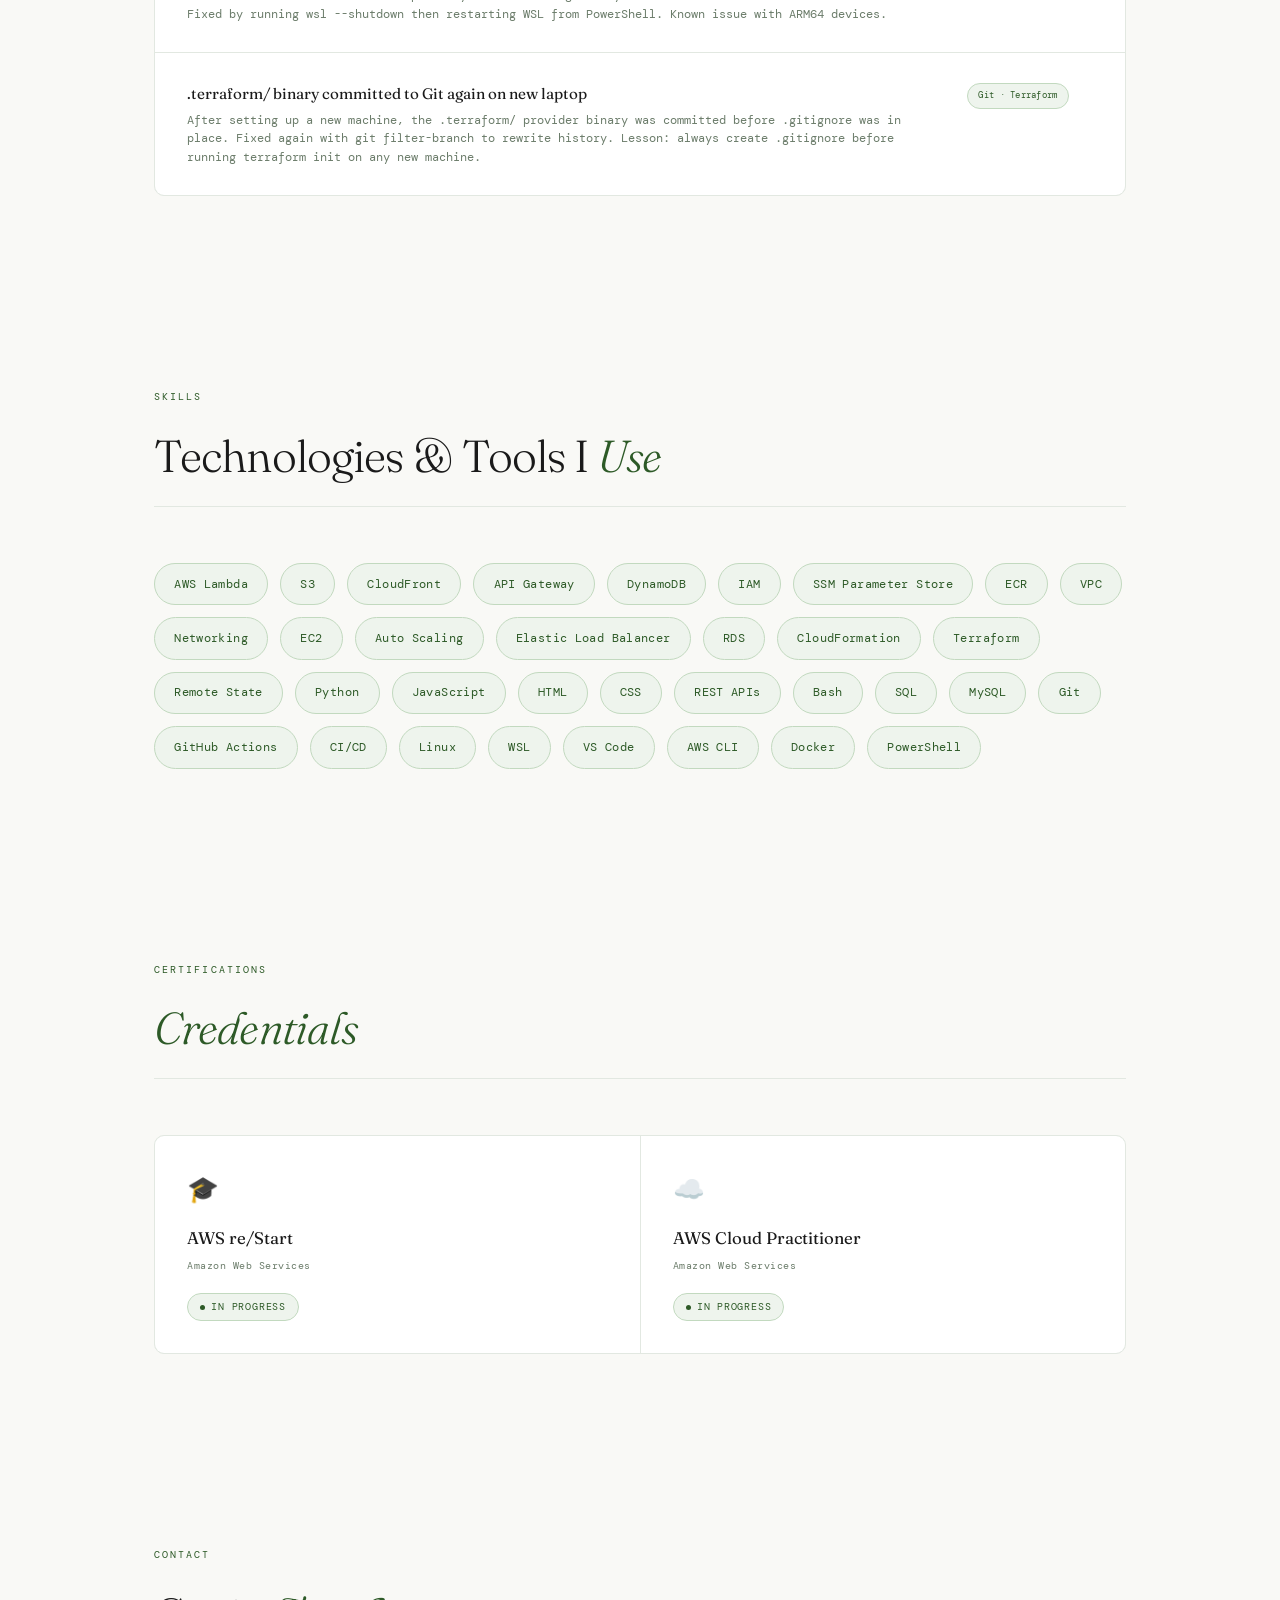
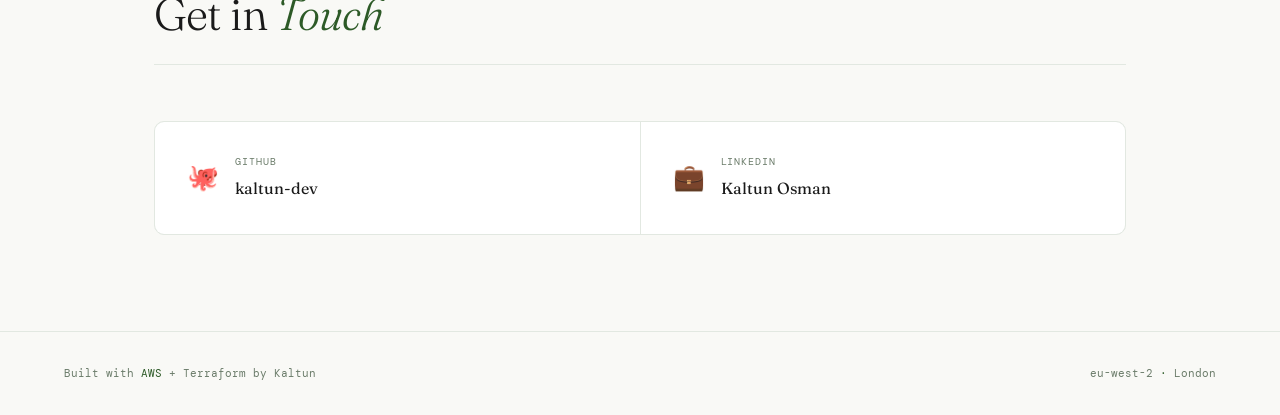
==== commit 59bf42e0: "fix: final fixes on css" ====
--- a/frontend/index.html
+++ b/frontend/index.html
@@ -16,9 +16,15 @@
       <a href="#about">About</a>
       <a href="#projects">Projects</a>
       <a href="#troubleshooting">Troubleshooting</a>
+      <a href="#skills">Skills</a>
       <a href="#certifications">Certifications</a>
       <a href="#contact">Contact</a>
     </div>
+    <button class="nav-toggle" id="nav-toggle" aria-label="Toggle menu">
+      <span></span>
+      <span></span>
+      <span></span>
+    </button>
   </nav>
 
   <!-- HERO -->
@@ -317,6 +323,19 @@
     <p>Built with <span>AWS</span> + Terraform by Kaltun</p>
     <p>eu-west-2 <span>·</span> London</p>
   </footer>
-
+<script>
+  const toggle = document.getElementById('nav-toggle');
+  const links = document.querySelector('.nav-links');
+  toggle.addEventListener('click', () => {
+    toggle.classList.toggle('active');
+    links.classList.toggle('open');
+  });
+  links.querySelectorAll('a').forEach(a => {
+    a.addEventListener('click', () => {
+      toggle.classList.remove('active');
+      links.classList.remove('open');
+    });
+  });
+</script>
 </body>
 </html>
--- a/frontend/css/styles.css
+++ b/frontend/css/styles.css
@@ -1,588 +1,585 @@
 :root {
-      --bg: #f9f9f6;
-      --white: #ffffff;
-      --green: #2d5a27;
-      --green-light: #4a7c42;
-      --green-dim: #eef4ed;
-      --green-border: #c2d9bf;
-      --text: #1a1a1a;
-      --muted: #6b7c6a;
-      --border: #e2e8e1;
-      --surface: #f2f5f1;
-    }
-
-    * { margin: 0; padding: 0; box-sizing: border-box; }
-    html { scroll-behavior: smooth; }
-
-    body {
-      background: var(--bg);
-      color: var(--text);
-      font-family: 'Fraunces', serif;
-      font-size: 16px;
-      line-height: 1.7;
-      -webkit-font-smoothing: antialiased;
-    }
-
-    /* NAV */
-    nav {
-      position: fixed;
-      top: 0; left: 0; right: 0;
-      z-index: 100;
-      padding: 1.2rem 4rem;
-      display: flex;
-      justify-content: space-between;
-      align-items: center;
-      background: rgba(249,249,246,0.92);
-      backdrop-filter: blur(12px);
-      border-bottom: 1px solid var(--border);
-    }
-
-    .nav-logo {
-      font-family: 'DM Mono', monospace;
-      font-size: 0.85rem;
-      color: var(--green);
-      letter-spacing: 0.08em;
-      text-decoration: none;
-      display: flex;
-      align-items: center;
-      gap: 0.5rem;
-    }
-
-    .nav-logo::before {
-      content: '';
-      display: inline-block;
-      width: 7px; height: 7px;
-      background: var(--green);
-      border-radius: 50%;
-    }
-
-    .nav-links { display: flex; gap: 2.5rem; }
-    .nav-links a {
-      color: var(--muted);
-      text-decoration: none;
-      font-family: 'DM Mono', monospace;
-      font-size: 0.72rem;
-      letter-spacing: 0.08em;
-      text-transform: uppercase;
-      transition: color 0.2s;
-    }
-    .nav-links a:hover { color: var(--green); }
-
-    /* HERO */
-    .hero {
-      min-height: 100vh;
-      display: flex;
-      align-items: center;
-      padding: 3rem 4rem 4rem;
-      border-bottom: 1px solid var(--border);
-    }
-
-    .hero-content { max-width: 820px; }
-
-    .hero-tag {
-      font-family: 'DM Mono', monospace;
-      font-size: 0.72rem;
-      color: var(--green);
-      letter-spacing: 0.2em;
-      text-transform: uppercase;
-      margin-bottom: 1.5rem;
-      opacity: 0;
-      animation: fadeUp 0.5s ease forwards 0.1s;
-      display: flex;
-      align-items: center;
-      gap: 0.6rem;
-    }
-
-    .hero-tag::before {
-      content: '';
-      display: inline-block;
-      width: 6px; height: 6px;
-      background: var(--green);
-      border-radius: 50%;
-    }
-
-    h1 {
-      font-size: clamp(3rem, 7vw, 5.5rem);
-      font-weight: 300;
-      line-height: 1.05;
-      letter-spacing: -0.02em;
-      margin-bottom: 1.5rem;
-      opacity: 0;
-      animation: fadeUp 0.5s ease forwards 0.2s;
-    }
-
-    h1 em {
-      font-style: italic;
-      color: var(--green);
-    }
-
-    .hero-desc {
-      font-size: 1.2rem;
-      color: var(--text);
-      max-width: 580px;
-      line-height: 1.8;
-      margin-bottom: 2.5rem;
-      font-weight: 300;
-      opacity: 0;
-      animation: fadeUp 0.5s ease forwards 0.3s;
-    }
-
-    .hero-badges {
-      display: flex;
-      flex-wrap: wrap;
-      gap: 0.5rem;
-      margin-bottom: 3rem;
-      opacity: 0;
-      animation: fadeUp 0.5s ease forwards 0.4s;
-    }
-
-    .badge {
-      font-family: 'DM Mono', monospace;
-      font-size: 0.65rem;
-      padding: 0.3rem 0.8rem;
-      border: 1px solid var(--border);
-      border-radius: 100px;
-      color: var(--muted);
-      letter-spacing: 0.03em;
-      background: var(--white);
-    }
-
-    .badge.active {
-      border-color: var(--green-border);
-      color: var(--green);
-      background: var(--green-dim);
-    }
-
-    .hero-cta {
-      display: flex;
-      gap: 1rem;
-      opacity: 0;
-      animation: fadeUp 0.5s ease forwards 0.5s;
-    }
-
-    .btn {
-      font-family: 'DM Mono', monospace;
-      font-size: 0.72rem;
-      padding: 0.9rem 2rem;
-      text-decoration: none;
-      letter-spacing: 0.08em;
-      text-transform: uppercase;
-      transition: all 0.2s;
-      border-radius: 6px;
-    }
-
-    .btn-primary { background: var(--green); color: #fff; }
-    .btn-primary:hover { background: var(--green-light); }
-
-    .btn-secondary {
-      border: 1px solid var(--border);
-      color: var(--muted);
-      background: var(--white);
-    }
-    .btn-secondary:hover { border-color: var(--green); color: var(--green); }
-
-    /* SECTIONS */
-    section {
-      padding: 6rem 4rem;
-      max-width: 1100px;
-      margin: 0 auto;
-    }
-
-    .section-label {
-      font-family: 'DM Mono', monospace;
-      font-size: 0.65rem;
-      color: var(--green);
-      letter-spacing: 0.2em;
-      text-transform: uppercase;
-      margin-bottom: 0.75rem;
-    }
-
-    .section-title {
-      font-size: clamp(1.8rem, 3.5vw, 2.8rem);
-      font-weight: 300;
-      letter-spacing: -0.02em;
-      margin-bottom: 0.75rem;
-    }
-
-    .section-title em {
-      font-style: italic;
-      color: var(--green);
-    }
-
-    .section-sub {
-      color: var(--muted);
-      margin-bottom: 3rem;
-      font-family: 'DM Mono', monospace;
-      font-size: 0.72rem;
-      letter-spacing: 0.03em;
-    }
-
-    .section-divider {
-      width: 100%;
-      height: 1px;
-      background: var(--border);
-      margin-bottom: 3.5rem;
-    }
-
-    /* ABOUT */
-    .about-grid {
-      display: grid;
-      grid-template-columns: 1.2fr 1fr;
-      gap: 5rem;
-      align-items: start;
-    }
-
-    .about-text p {
-      color: var(--text);
-      line-height: 1.9;
-      margin-bottom: 1.1rem;
-      font-size: 1.05rem;
-      font-weight: 300;
-    }
-
-    .about-text p strong { color: var(--green); font-weight: 600; }
-
-    .skills-grid {
-      display: grid;
-      grid-template-columns: repeat(4, 1fr);
-      gap: 1px;
-      background: var(--border);
-      border: 1px solid var(--border);
-      border-radius: 10px;
-      overflow: hidden;
-    }
-
-    .skill-card {
-      background: var(--white);
-      padding: 1.4rem;
-      transition: background 0.2s;
-    }
-    .skill-card:hover { background: var(--green-dim); }
-
-    .skill-card-title {
-      font-family: 'DM Mono', monospace;
-      font-size: 0.62rem;
-      color: var(--green);
-      letter-spacing: 0.15em;
-      text-transform: uppercase;
-      margin-bottom: 0.5rem;
-    }
-
-    .skill-card p {
-      font-size: 0.75rem;
-      color: var(--muted);
-      line-height: 1.6;
-      font-family: 'DM Mono', monospace;
-    }
-
-    /* PROJECTS */
-    .projects-grid {
-      display: grid;
-      grid-template-columns: repeat(2, 1fr);
-      gap: 1px;
-      background: var(--border);
-      border: 1px solid var(--border);
-      border-radius: 10px;
-      overflow: hidden;
-    }
-
-    .project-card {
-      background: var(--white);
-      padding: 2rem;
-      display: block;
-      transition: background 0.2s;
-    }
-    .project-card:hover { background: var(--green-dim); }
-
-    .project-number {
-      font-family: 'DM Mono', monospace;
-      font-size: 0.62rem;
-      color: var(--muted);
-      letter-spacing: 0.1em;
-      margin-bottom: 0.75rem;
-    }
-
-    .project-title {
-      font-size: 1.3rem;
-      font-weight: 400;
-      color: var(--text);
-      margin-bottom: 0.6rem;
-      letter-spacing: -0.01em;
-    }
-
-    .project-desc {
-      font-size: 0.95rem;
-      color: var(--text);
-      line-height: 1.7;
-      margin-bottom: 1.25rem;
-      font-weight: 300;
-    }
-
-    .project-tags {
-      display: flex;
-      flex-wrap: wrap;
-      gap: 0.4rem;
-      margin-bottom: 1.25rem;
-    }
-
-    .tag {
-      font-family: 'DM Mono', monospace;
-      font-size: 0.6rem;
-      padding: 0.25rem 0.65rem;
-      background: var(--surface);
-      border: 1px solid var(--border);
-      color: var(--muted);
-      border-radius: 100px;
-      letter-spacing: 0.03em;
-    }
-
-    .project-links { display: flex; gap: 1rem; align-items: center; }
-
-    .project-link {
-      font-family: 'DM Mono', monospace;
-      font-size: 0.68rem;
-      color: var(--green);
-      letter-spacing: 0.08em;
-      text-transform: uppercase;
-      text-decoration: none;
-      border-bottom: 1px solid transparent;
-      transition: border-color 0.2s;
-    }
-    .project-link:hover { border-bottom-color: var(--green); }
-
-    .project-link-github {
-      font-family: 'DM Mono', monospace;
-      font-size: 0.68rem;
-      color: var(--muted);
-      letter-spacing: 0.08em;
-      text-transform: uppercase;
-      text-decoration: none;
-      border-bottom: 1px solid transparent;
-      transition: all 0.2s;
-    }
-    .project-link-github:hover { color: var(--green); border-bottom-color: var(--green); }
-
-    /* TROUBLESHOOTING */
-    .trouble-list {
-      display: flex;
-      flex-direction: column;
-      gap: 1px;
-      background: var(--border);
-      border: 1px solid var(--border);
-      border-radius: 10px;
-      overflow: hidden;
-    }
-
-    .trouble-item {
-      background: var(--white);
-      padding: 1.75rem 2rem;
-      display: grid;
-      grid-template-columns: auto 1fr auto;
-      gap: 1.5rem;
-      align-items: start;
-      transition: background 0.2s;
-    }
-    .trouble-item:hover { background: var(--green-dim); }
-
-    .trouble-number {
-      font-family: 'DM Mono', monospace;
-      font-size: 0.62rem;
-      color: var(--green);
-      letter-spacing: 0.1em;
-      padding-top: 0.15rem;
-    }
-
-    .trouble-title {
-      font-size: 0.95rem;
-      font-weight: 400;
-      color: var(--text);
-      margin-bottom: 0.3rem;
-    }
-
-    .trouble-desc {
-      font-family: 'DM Mono', monospace;
-      font-size: 0.72rem;
-      color: var(--muted);
-      line-height: 1.6;
-    }
-
-    .trouble-tag {
-      font-family: 'DM Mono', monospace;
-      font-size: 0.58rem;
-      padding: 0.25rem 0.65rem;
-      background: var(--green-dim);
-      border: 1px solid var(--green-border);
-      color: var(--green);
-      border-radius: 100px;
-      white-space: nowrap;
-      align-self: start;
-      margin-top: 0.1rem;
-      letter-spacing: 0.03em;
-    }
-
-    /* SKILLS */
-    .skills-cloud {
-      display: flex;
-      flex-wrap: wrap;
-      gap: 0.75rem;
-    }
-
-    .skill-pill {
-      font-family: 'DM Mono', monospace;
-      font-size: 0.78rem;
-      padding: 0.6rem 1.2rem;
-      border: 1px solid var(--green-border);
-      border-radius: 100px;
-      color: var(--green);
-      background: var(--green-dim);
-      letter-spacing: 0.03em;
-      transition: all 0.2s;
-      cursor: default;
-    }
-
-    .skill-pill:hover {
-      background: var(--green);
-      color: white;
-    }
-
-
-    /* CERTIFICATIONS */
-    .certs-grid {
-      display: grid;
-      grid-template-columns: repeat(2, 1fr);
-      gap: 1px;
-      background: var(--border);
-      border: 1px solid var(--border);
-      border-radius: 10px;
-      overflow: hidden;
-    }
-
-    .cert-card {
-      background: var(--white);
-      padding: 2rem;
-      transition: background 0.2s;
-    }
-    .cert-card:hover { background: var(--green-dim); }
-
-    .cert-icon { font-size: 1.6rem; margin-bottom: 0.75rem; }
-
-    .cert-name {
-      font-size: 1.05rem;
-      font-weight: 400;
-      color: var(--text);
-      margin-bottom: 0.3rem;
-    }
-
-    .cert-issuer {
-      font-family: 'DM Mono', monospace;
-      font-size: 0.65rem;
-      color: var(--muted);
-      letter-spacing: 0.05em;
-      margin-bottom: 1rem;
-    }
-
-    .cert-status {
-      display: inline-flex;
-      align-items: center;
-      gap: 0.4rem;
-      font-family: 'DM Mono', monospace;
-      font-size: 0.6rem;
-      letter-spacing: 0.08em;
-      text-transform: uppercase;
-      padding: 0.3rem 0.75rem;
-      border-radius: 100px;
-      border: 1px solid var(--green-border);
-      color: var(--green);
-      background: var(--green-dim);
-    }
-
-    .cert-status::before {
-      content: '';
-      width: 5px; height: 5px;
-      border-radius: 50%;
-      background: var(--green);
-      animation: pulse 1.5s ease-in-out infinite;
-    }
-
-    @keyframes pulse {
-      0%, 100% { opacity: 1; }
-      50% { opacity: 0.3; }
-    }
-
-    /* CONTACT */
-    .contact-grid {
-      display: flex;
-      gap: 1px;
-      background: var(--border);
-      border: 1px solid var(--border);
-      border-radius: 10px;
-      overflow: hidden;
-    }
-
-    .contact-card {
-      flex: 1;
-      background: var(--white);
-      padding: 2rem;
-      text-decoration: none;
-      transition: background 0.2s;
-      display: flex;
-      align-items: center;
-      gap: 1rem;
-    }
-    .contact-card:hover { background: var(--green-dim); }
-
-    .contact-icon { font-size: 1.6rem; flex-shrink: 0; }
-
-    .contact-label {
-      font-family: 'DM Mono', monospace;
-      font-size: 0.62rem;
-      color: var(--muted);
-      text-transform: uppercase;
-      letter-spacing: 0.1em;
-      margin-bottom: 0.25rem;
-    }
-
-    .contact-value {
-      font-size: 1rem;
-      font-weight: 400;
-      color: var(--text);
-    }
-
-    /* FOOTER */
-    footer {
-      border-top: 1px solid var(--border);
-      padding: 2rem 4rem;
-      display: flex;
-      justify-content: space-between;
-      align-items: center;
-    }
-
-    footer p {
-      font-family: 'DM Mono', monospace;
-      font-size: 0.68rem;
-      color: var(--muted);
-    }
-
-    footer span { color: var(--green); }
-
-    /* ANIMATIONS */
-    @keyframes fadeUp {
-      from { opacity: 0; transform: translateY(16px); }
-      to { opacity: 1; transform: translateY(0); }
-    }
-
-    /* RESPONSIVE */
-    @media (max-width: 768px) {
-      nav { padding: 1rem 1.5rem; }
-      .nav-links { display: none; }
-      .hero { padding: 6rem 1.5rem 3rem; }
-      section { padding: 4rem 1.5rem; }
-      .about-grid { grid-template-columns: 1fr; gap: 2.5rem; }
-      .skills-grid { grid-template-columns: repeat(2, 1fr); }
-      .projects-grid { grid-template-columns: 1fr; }
-      .certs-grid { grid-template-columns: 1fr; }
-      .contact-grid { flex-direction: column; }
-      .trouble-item { grid-template-columns: auto 1fr; }
-      .trouble-tag { display: none; }
-      footer { flex-direction: column; gap: 0.5rem; padding: 1.5rem; }
-    }+  --bg: #f9f9f6;
+  --white: #ffffff;
+  --green: #2d5a27;
+  --green-light: #4a7c42;
+  --green-dim: #eef4ed;
+  --green-border: #c2d9bf;
+  --text: #1a1a1a;
+  --muted: #6b7c6a;
+  --border: #e2e8e1;
+  --surface: #f2f5f1;
+}
+
+* { margin: 0; padding: 0; box-sizing: border-box; }
+html { scroll-behavior: smooth; }
+
+body {
+  background: var(--bg);
+  color: var(--text);
+  font-family: 'Fraunces', serif;
+  font-size: 16px;
+  line-height: 1.7;
+  -webkit-font-smoothing: antialiased;
+}
+
+/* NAV */
+nav {
+  position: fixed;
+  top: 0; left: 0; right: 0;
+  z-index: 100;
+  padding: 1.2rem 4rem;
+  display: flex;
+  justify-content: space-between;
+  align-items: center;
+  background: rgba(249,249,246,0.92);
+  backdrop-filter: blur(12px);
+  border-bottom: 1px solid var(--border);
+}
+
+.nav-logo {
+  font-family: 'DM Mono', monospace;
+  font-size: 0.85rem;
+  color: var(--green);
+  letter-spacing: 0.08em;
+  text-decoration: none;
+  display: flex;
+  align-items: center;
+  gap: 0.5rem;
+}
+
+.nav-logo::before {
+  content: '';
+  display: inline-block;
+  width: 7px; height: 7px;
+  background: var(--green);
+  border-radius: 50%;
+}
+
+.nav-links { display: flex; gap: 2.5rem; }
+.nav-links a {
+  color: var(--muted);
+  text-decoration: none;
+  font-family: 'DM Mono', monospace;
+  font-size: 0.72rem;
+  letter-spacing: 0.08em;
+  text-transform: uppercase;
+  transition: color 0.2s;
+}
+.nav-links a:hover { color: var(--green); }
+
+/* NAV TOGGLE */
+.nav-toggle {
+  display: none;
+  flex-direction: column;
+  gap: 5px;
+  background: none;
+  border: none;
+  cursor: pointer;
+  padding: 4px;
+}
+
+.nav-toggle span {
+  display: block;
+  width: 24px;
+  height: 2px;
+  background: var(--green);
+  border-radius: 2px;
+  transition: all 0.3s ease;
+}
+
+.nav-toggle.active span:nth-child(1) {
+  transform: translateY(7px) rotate(45deg);
+}
+
+.nav-toggle.active span:nth-child(2) {
+  opacity: 0;
+}
+
+.nav-toggle.active span:nth-child(3) {
+  transform: translateY(-7px) rotate(-45deg);
+}
+
+/* HERO */
+.hero {
+  min-height: 100vh;
+  display: flex;
+  align-items: center;
+  justify-content: center;
+  padding: 6rem 4rem 4rem;
+  border-bottom: 1px solid var(--border);
+  max-width: 1100px;
+  margin: 0 auto;
+}
+
+.hero-content { max-width: 820px; }
+
+.hero-tag {
+  font-family: 'DM Mono', monospace;
+  font-size: 0.72rem;
+  color: var(--green);
+  letter-spacing: 0.2em;
+  text-transform: uppercase;
+  margin-bottom: 1.5rem;
+  opacity: 0;
+  animation: fadeUp 0.5s ease forwards 0.1s;
+  display: flex;
+  align-items: center;
+  gap: 0.6rem;
+}
+
+.hero-tag::before {
+  content: '';
+  display: inline-block;
+  width: 6px; height: 6px;
+  background: var(--green);
+  border-radius: 50%;
+}
+
+h1 {
+  font-size: clamp(3rem, 7vw, 5.5rem);
+  font-weight: 300;
+  line-height: 1.05;
+  letter-spacing: -0.02em;
+  margin-bottom: 1.5rem;
+  opacity: 0;
+  animation: fadeUp 0.5s ease forwards 0.2s;
+}
+
+h1 em {
+  font-style: italic;
+  color: var(--green);
+}
+
+.hero-desc {
+  font-size: 1.2rem;
+  color: var(--text);
+  max-width: 580px;
+  line-height: 1.8;
+  margin-bottom: 2.5rem;
+  font-weight: 300;
+  opacity: 0;
+  animation: fadeUp 0.5s ease forwards 0.3s;
+}
+
+.hero-badges {
+  display: flex;
+  flex-wrap: wrap;
+  gap: 0.5rem;
+  margin-bottom: 3rem;
+  opacity: 0;
+  animation: fadeUp 0.5s ease forwards 0.4s;
+}
+
+.badge {
+  font-family: 'DM Mono', monospace;
+  font-size: 0.65rem;
+  padding: 0.3rem 0.8rem;
+  border: 1px solid var(--border);
+  border-radius: 100px;
+  color: var(--muted);
+  letter-spacing: 0.03em;
+  background: var(--white);
+}
+
+.badge.active {
+  border-color: var(--green-border);
+  color: var(--green);
+  background: var(--green-dim);
+}
+
+.hero-cta {
+  display: flex;
+  gap: 1rem;
+  opacity: 0;
+  animation: fadeUp 0.5s ease forwards 0.5s;
+}
+
+.btn {
+  font-family: 'DM Mono', monospace;
+  font-size: 0.72rem;
+  padding: 0.9rem 2rem;
+  text-decoration: none;
+  letter-spacing: 0.08em;
+  text-transform: uppercase;
+  transition: all 0.2s;
+  border-radius: 6px;
+}
+
+.btn-primary { background: var(--green); color: #fff; }
+.btn-primary:hover { background: var(--green-light); }
+
+.btn-secondary {
+  border: 1px solid var(--border);
+  color: var(--muted);
+  background: var(--white);
+}
+.btn-secondary:hover { border-color: var(--green); color: var(--green); }
+
+/* SECTIONS */
+section {
+  padding: 6rem 4rem;
+  max-width: 1100px;
+  margin: 0 auto;
+}
+
+.section-label {
+  font-family: 'DM Mono', monospace;
+  font-size: 0.65rem;
+  color: var(--green);
+  letter-spacing: 0.2em;
+  text-transform: uppercase;
+  margin-bottom: 0.75rem;
+}
+
+.section-title {
+  font-size: clamp(1.8rem, 3.5vw, 2.8rem);
+  font-weight: 300;
+  letter-spacing: -0.02em;
+  margin-bottom: 0.75rem;
+}
+
+.section-title em {
+  font-style: italic;
+  color: var(--green);
+}
+
+.section-sub {
+  color: var(--muted);
+  margin-bottom: 3rem;
+  font-family: 'DM Mono', monospace;
+  font-size: 0.72rem;
+  letter-spacing: 0.03em;
+}
+
+.section-divider {
+  width: 100%;
+  height: 1px;
+  background: var(--border);
+  margin-bottom: 3.5rem;
+}
+
+/* SKILLS */
+.skills-cloud {
+  display: flex;
+  flex-wrap: wrap;
+  gap: 0.75rem;
+}
+
+.skill-pill {
+  font-family: 'DM Mono', monospace;
+  font-size: 0.78rem;
+  padding: 0.6rem 1.2rem;
+  border: 1px solid var(--green-border);
+  border-radius: 100px;
+  color: var(--green);
+  background: var(--green-dim);
+  letter-spacing: 0.03em;
+  transition: all 0.2s;
+  cursor: default;
+}
+
+.skill-pill:hover {
+  background: var(--green);
+  color: white;
+}
+
+/* PROJECTS */
+.projects-grid {
+  display: grid;
+  grid-template-columns: repeat(2, 1fr);
+  gap: 1px;
+  background: var(--border);
+  border: 1px solid var(--border);
+  border-radius: 10px;
+  overflow: hidden;
+}
+
+.project-card {
+  background: var(--white);
+  padding: 2rem;
+  display: block;
+  transition: background 0.2s;
+}
+.project-card:hover { background: var(--green-dim); }
+
+.project-number {
+  font-family: 'DM Mono', monospace;
+  font-size: 0.62rem;
+  color: var(--muted);
+  letter-spacing: 0.1em;
+  margin-bottom: 0.75rem;
+}
+
+.project-title {
+  font-size: 1.3rem;
+  font-weight: 400;
+  color: var(--text);
+  margin-bottom: 0.6rem;
+  letter-spacing: -0.01em;
+}
+
+.project-desc {
+  font-size: 0.95rem;
+  color: var(--text);
+  line-height: 1.7;
+  margin-bottom: 1.25rem;
+  font-weight: 300;
+}
+
+.project-tags {
+  display: flex;
+  flex-wrap: wrap;
+  gap: 0.4rem;
+  margin-bottom: 1.25rem;
+}
+
+.tag {
+  font-family: 'DM Mono', monospace;
+  font-size: 0.6rem;
+  padding: 0.25rem 0.65rem;
+  background: var(--surface);
+  border: 1px solid var(--border);
+  color: var(--muted);
+  border-radius: 100px;
+  letter-spacing: 0.03em;
+}
+
+.project-links { display: flex; gap: 1rem; align-items: center; }
+
+.project-link {
+  font-family: 'DM Mono', monospace;
+  font-size: 0.68rem;
+  color: var(--green);
+  letter-spacing: 0.08em;
+  text-transform: uppercase;
+  text-decoration: none;
+  border-bottom: 1px solid transparent;
+  transition: border-color 0.2s;
+}
+.project-link:hover { border-bottom-color: var(--green); }
+
+.project-link-github {
+  font-family: 'DM Mono', monospace;
+  font-size: 0.68rem;
+  color: var(--muted);
+  letter-spacing: 0.08em;
+  text-transform: uppercase;
+  text-decoration: none;
+  border-bottom: 1px solid transparent;
+  transition: all 0.2s;
+}
+.project-link-github:hover { color: var(--green); border-bottom-color: var(--green); }
+
+/* TROUBLESHOOTING */
+.trouble-list {
+  display: flex;
+  flex-direction: column;
+  gap: 1px;
+  background: var(--border);
+  border: 1px solid var(--border);
+  border-radius: 10px;
+  overflow: hidden;
+}
+
+.trouble-item {
+  background: var(--white);
+  padding: 1.75rem 2rem;
+  display: grid;
+  grid-template-columns: auto 1fr auto;
+  gap: 1.5rem;
+  align-items: start;
+  transition: background 0.2s;
+}
+.trouble-item:hover { background: var(--green-dim); }
+
+.trouble-number {
+  font-family: 'DM Mono', monospace;
+  font-size: 0.62rem;
+  color: var(--green);
+  letter-spacing: 0.1em;
+  padding-top: 0.15rem;
+}
+
+.trouble-title {
+  font-size: 0.95rem;
+  font-weight: 400;
+  color: var(--text);
+  margin-bottom: 0.3rem;
+}
+
+.trouble-desc {
+  font-family: 'DM Mono', monospace;
+  font-size: 0.72rem;
+  color: var(--muted);
+  line-height: 1.6;
+}
+
+.trouble-tag {
+  font-family: 'DM Mono', monospace;
+  font-size: 0.58rem;
+  padding: 0.25rem 0.65rem;
+  background: var(--green-dim);
+  border: 1px solid var(--green-border);
+  color: var(--green);
+  border-radius: 100px;
+  white-space: nowrap;
+  align-self: start;
+  margin-top: 0.1rem;
+  letter-spacing: 0.03em;
+}
+
+/* CERTIFICATIONS */
+.certs-grid {
+  display: grid;
+  grid-template-columns: repeat(2, 1fr);
+  gap: 1px;
+  background: var(--border);
+  border: 1px solid var(--border);
+  border-radius: 10px;
+  overflow: hidden;
+}
+
+.cert-card {
+  background: var(--white);
+  padding: 2rem;
+  transition: background 0.2s;
+}
+.cert-card:hover { background: var(--green-dim); }
+
+.cert-icon { font-size: 1.6rem; margin-bottom: 0.75rem; }
+
+.cert-name {
+  font-size: 1.05rem;
+  font-weight: 400;
+  color: var(--text);
+  margin-bottom: 0.3rem;
+}
+
+.cert-issuer {
+  font-family: 'DM Mono', monospace;
+  font-size: 0.65rem;
+  color: var(--muted);
+  letter-spacing: 0.05em;
+  margin-bottom: 1rem;
+}
+
+.cert-status {
+  display: inline-flex;
+  align-items: center;
+  gap: 0.4rem;
+  font-family: 'DM Mono', monospace;
+  font-size: 0.6rem;
+  letter-spacing: 0.08em;
+  text-transform: uppercase;
+  padding: 0.3rem 0.75rem;
+  border-radius: 100px;
+  border: 1px solid var(--green-border);
+  color: var(--green);
+  background: var(--green-dim);
+}
+
+.cert-status::before {
+  content: '';
+  width: 5px; height: 5px;
+  border-radius: 50%;
+  background: var(--green);
+  animation: pulse 1.5s ease-in-out infinite;
+}
+
+@keyframes pulse {
+  0%, 100% { opacity: 1; }
+  50% { opacity: 0.3; }
+}
+
+/* CONTACT */
+.contact-grid {
+  display: flex;
+  gap: 1px;
+  background: var(--border);
+  border: 1px solid var(--border);
+  border-radius: 10px;
+  overflow: hidden;
+}
+
+.contact-card {
+  flex: 1;
+  background: var(--white);
+  padding: 2rem;
+  text-decoration: none;
+  transition: background 0.2s;
+  display: flex;
+  align-items: center;
+  gap: 1rem;
+}
+.contact-card:hover { background: var(--green-dim); }
+
+.contact-icon { font-size: 1.6rem; flex-shrink: 0; }
+
+.contact-label {
+  font-family: 'DM Mono', monospace;
+  font-size: 0.62rem;
+  color: var(--muted);
+  text-transform: uppercase;
+  letter-spacing: 0.1em;
+  margin-bottom: 0.25rem;
+}
+
+.contact-value {
+  font-size: 1rem;
+  font-weight: 400;
+  color: var(--text);
+}
+
+/* FOOTER */
+footer {
+  border-top: 1px solid var(--border);
+  padding: 2rem 4rem;
+  display: flex;
+  justify-content: space-between;
+  align-items: center;
+}
+
+footer p {
+  font-family: 'DM Mono', monospace;
+  font-size: 0.68rem;
+  color: var(--muted);
+}
+
+footer span { color: var(--green); }
+
+/* ANIMATIONS */
+@keyframes fadeUp {
+  from { opacity: 0; transform: translateY(16px); }
+  to { opacity: 1; transform: translateY(0); }
+}
+
+/* RESPONSIVE */
+@media (max-width: 768px) {
+  nav { padding: 1rem 1.5rem; }
+  .nav-toggle { display: flex; }
+  .nav-links {
+    display: none;
+    position: fixed;
+    top: 57px;
+    left: 0;
+    right: 0;
+    background: rgba(249,249,246,0.98);
+    backdrop-filter: blur(12px);
+    flex-direction: column;
+    align-items: center;
+    padding: 2rem;
+    gap: 1.5rem;
+    border-bottom: 1px solid var(--border);
+    z-index: 99;
+  }
+  .nav-links.open { display: flex; }
+  .hero { padding: 6rem 1.5rem 3rem; }
+  section { padding: 4rem 1.5rem; }
+  .projects-grid { grid-template-columns: 1fr; }
+  .certs-grid { grid-template-columns: 1fr; }
+  .contact-grid { flex-direction: column; }
+  .trouble-item { grid-template-columns: auto 1fr; }
+  .trouble-tag { display: none; }
+  footer { flex-direction: column; gap: 0.5rem; padding: 1.5rem; }
+}
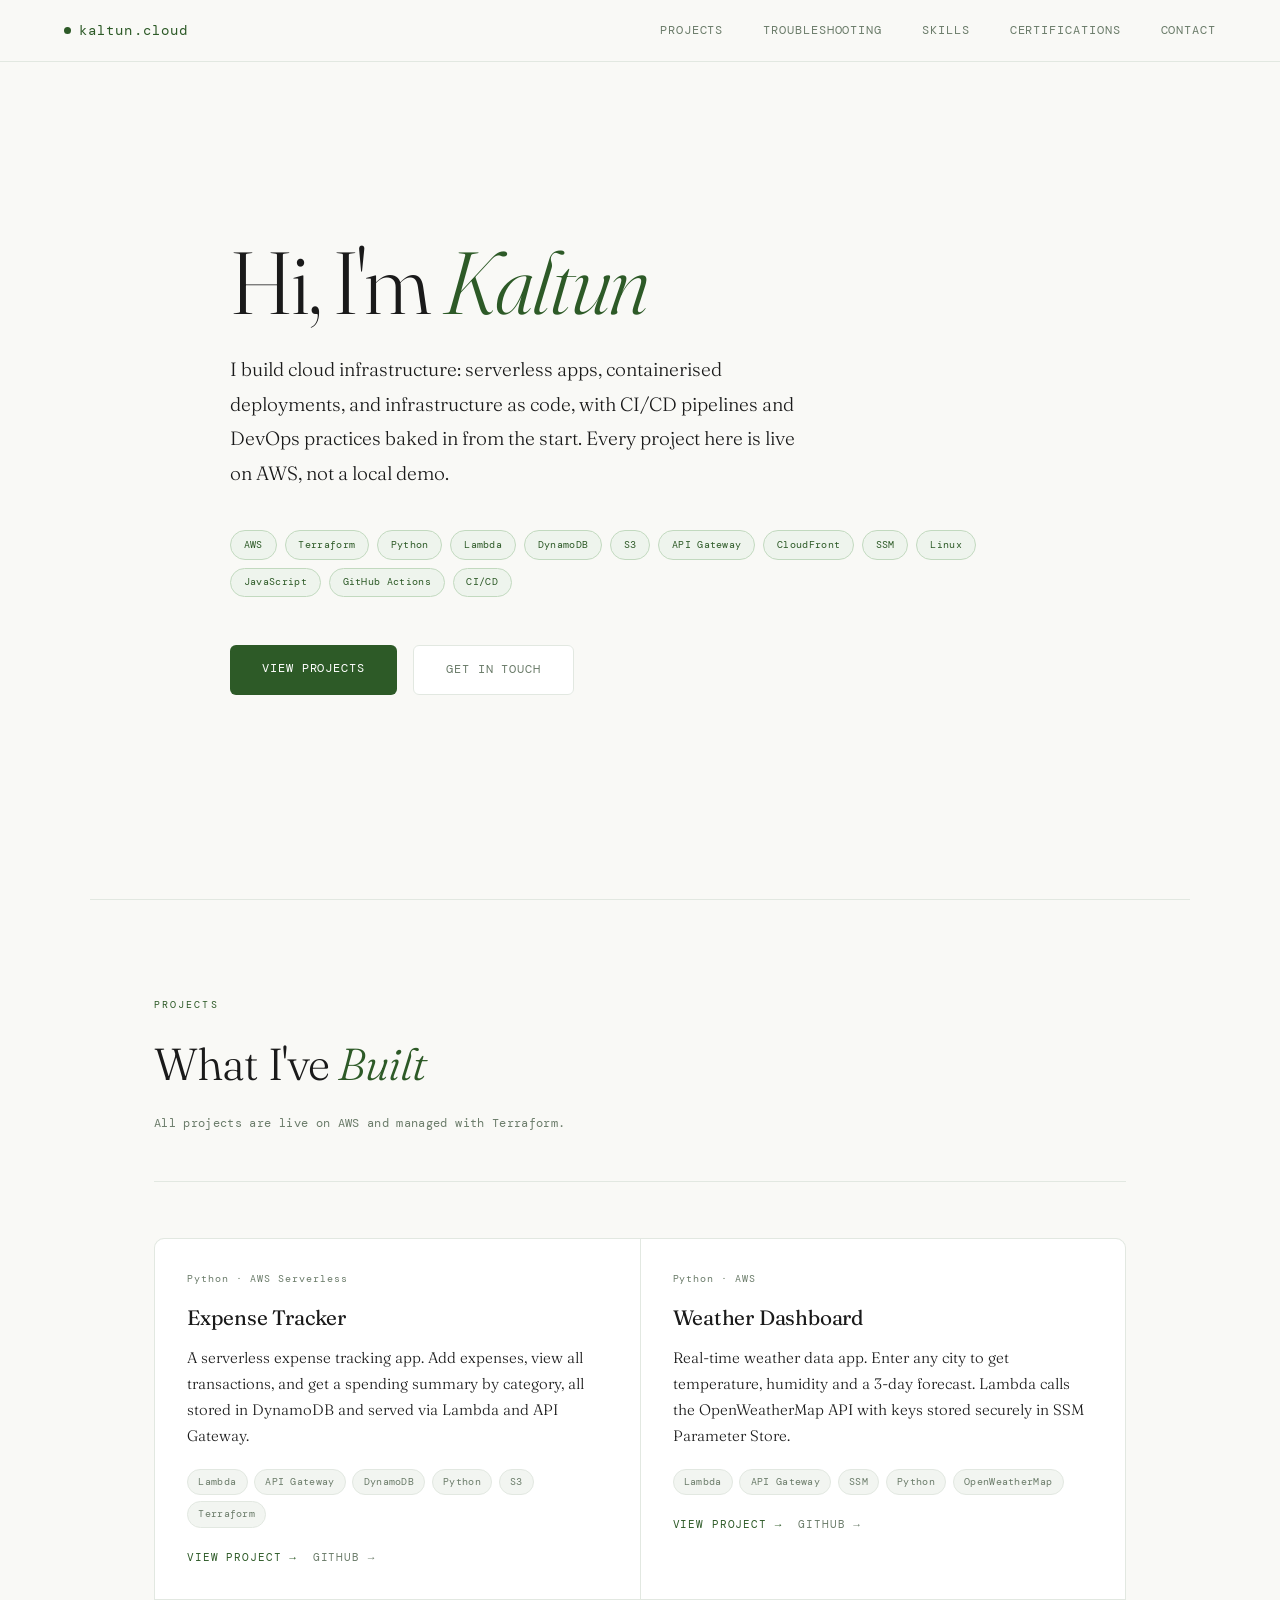
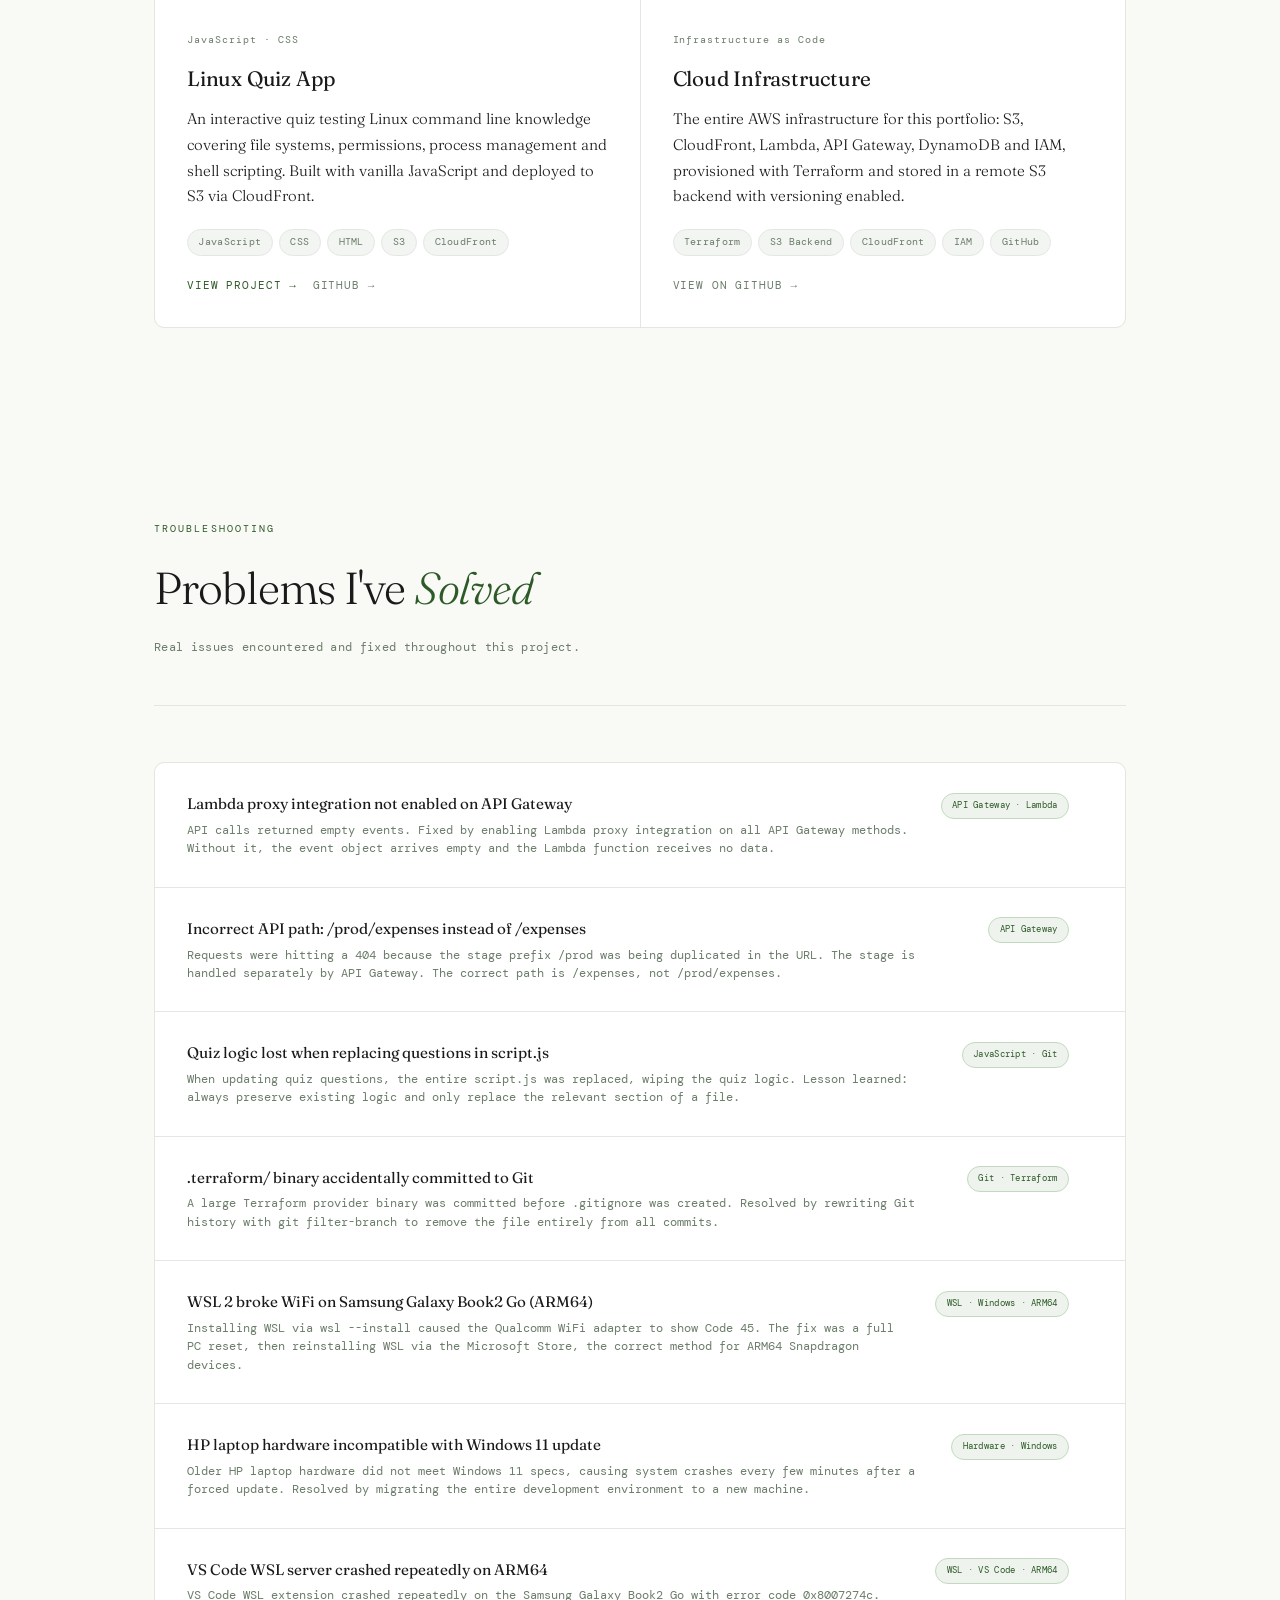
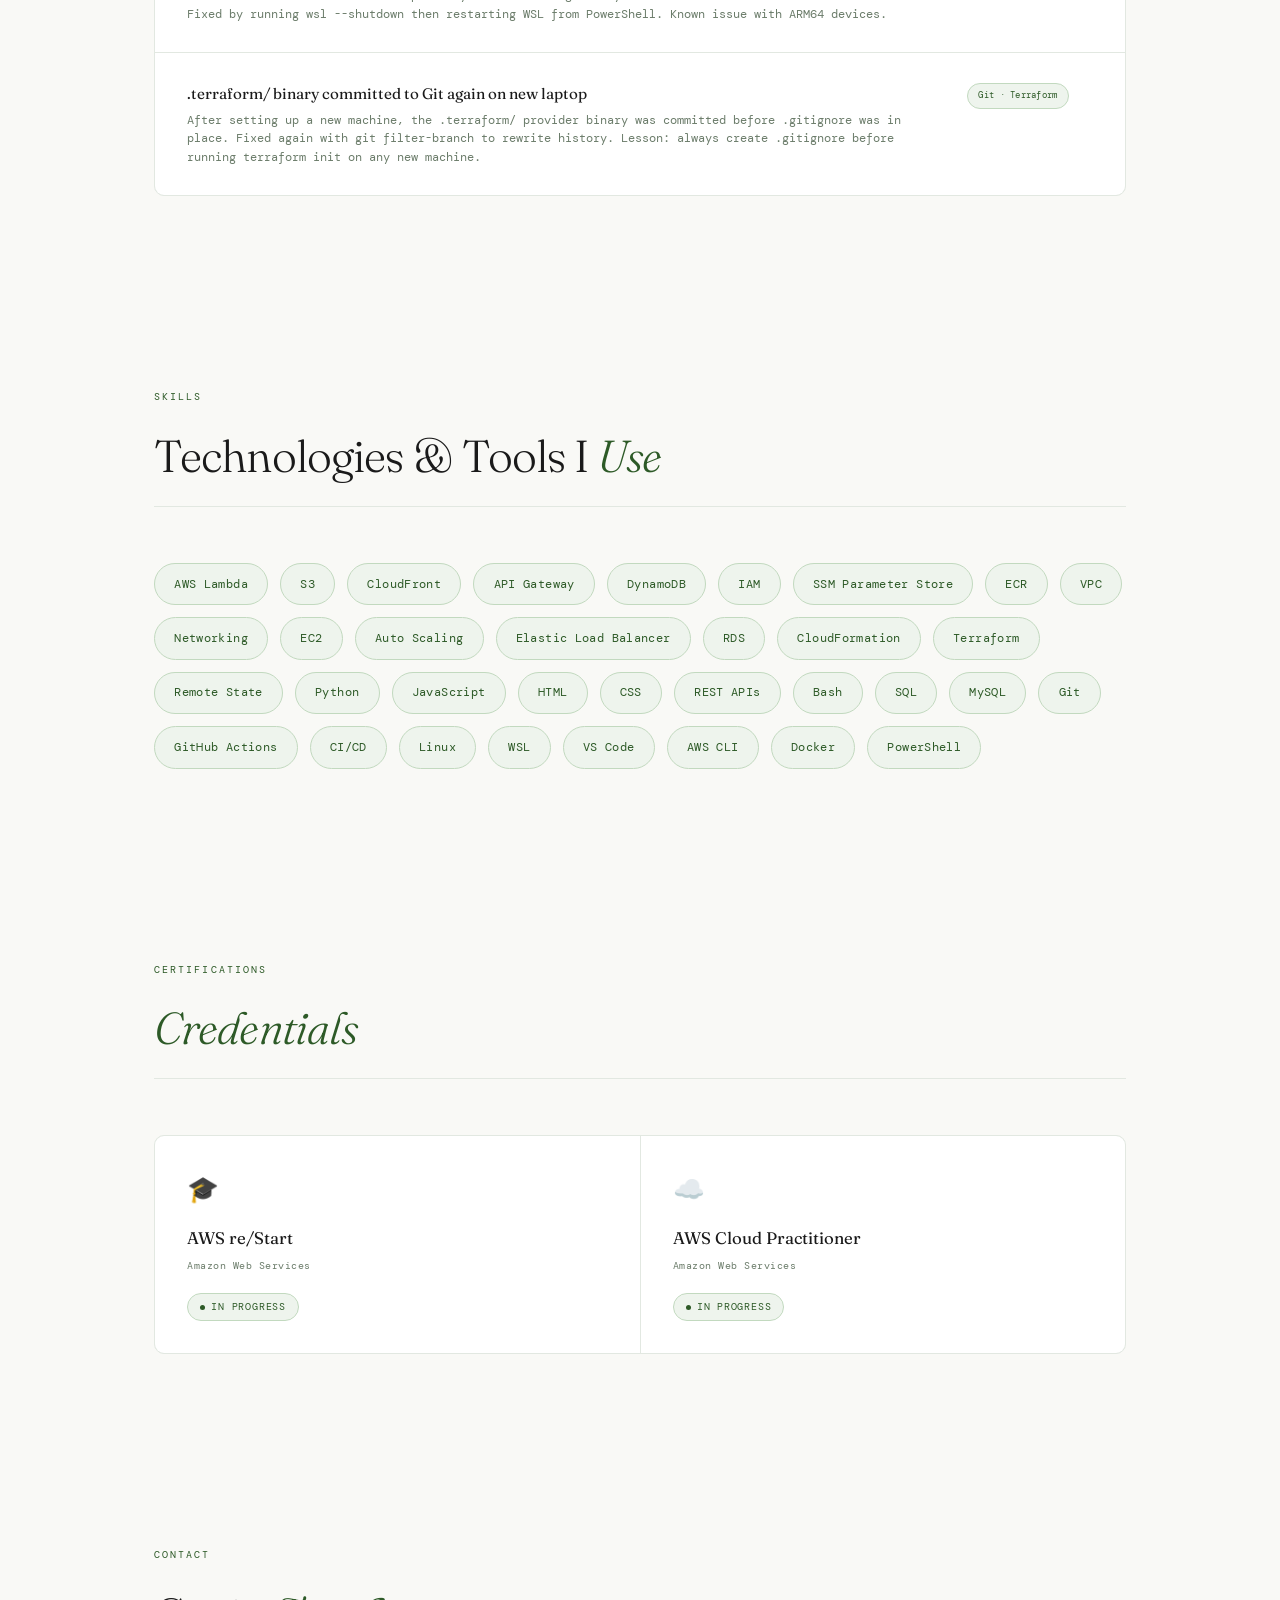
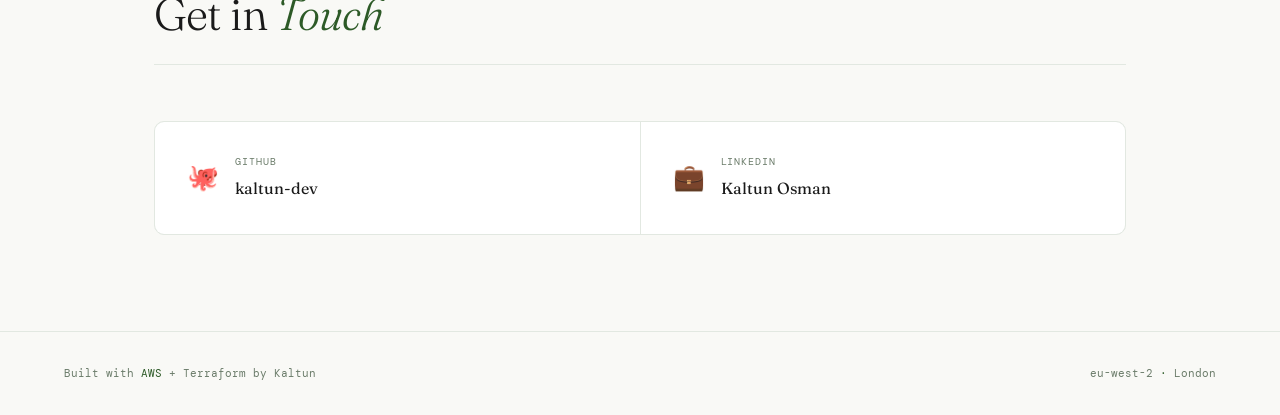
==== commit f4577f97: "fix: clean up html on navbar" ====
--- a/frontend/index.html
+++ b/frontend/index.html
@@ -13,7 +13,6 @@
   <nav>
     <a href="#" class="nav-logo">kaltun.cloud</a>
     <div class="nav-links">
-      <a href="#about">About</a>
       <a href="#projects">Projects</a>
       <a href="#troubleshooting">Troubleshooting</a>
       <a href="#skills">Skills</a>
@@ -229,7 +228,7 @@
   </section>
 
 <!-- SKILLS -->
-<section id="about">
+<section id="skills">
   <div class="section-label">Skills</div>
   <h2 class="section-title">Technologies & Tools I <em>Use</em></h2>
   <div class="section-divider"></div>
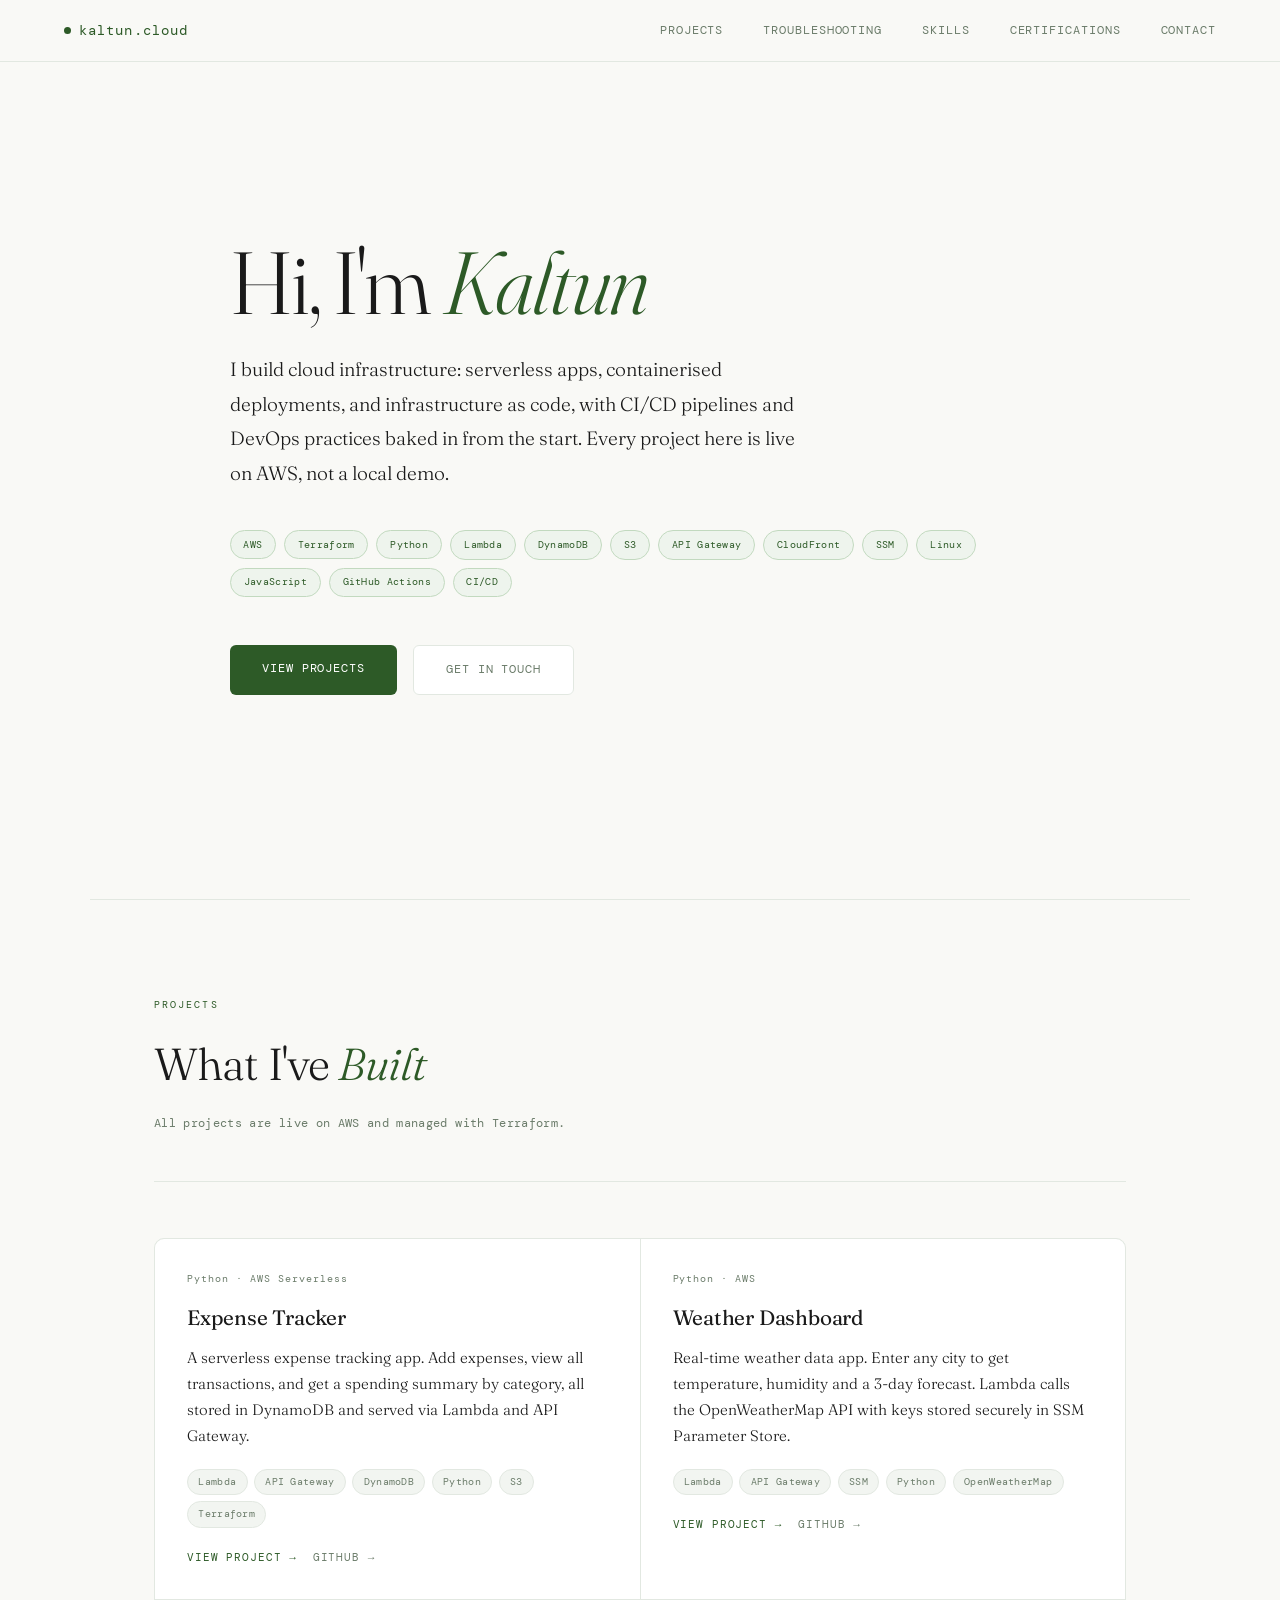
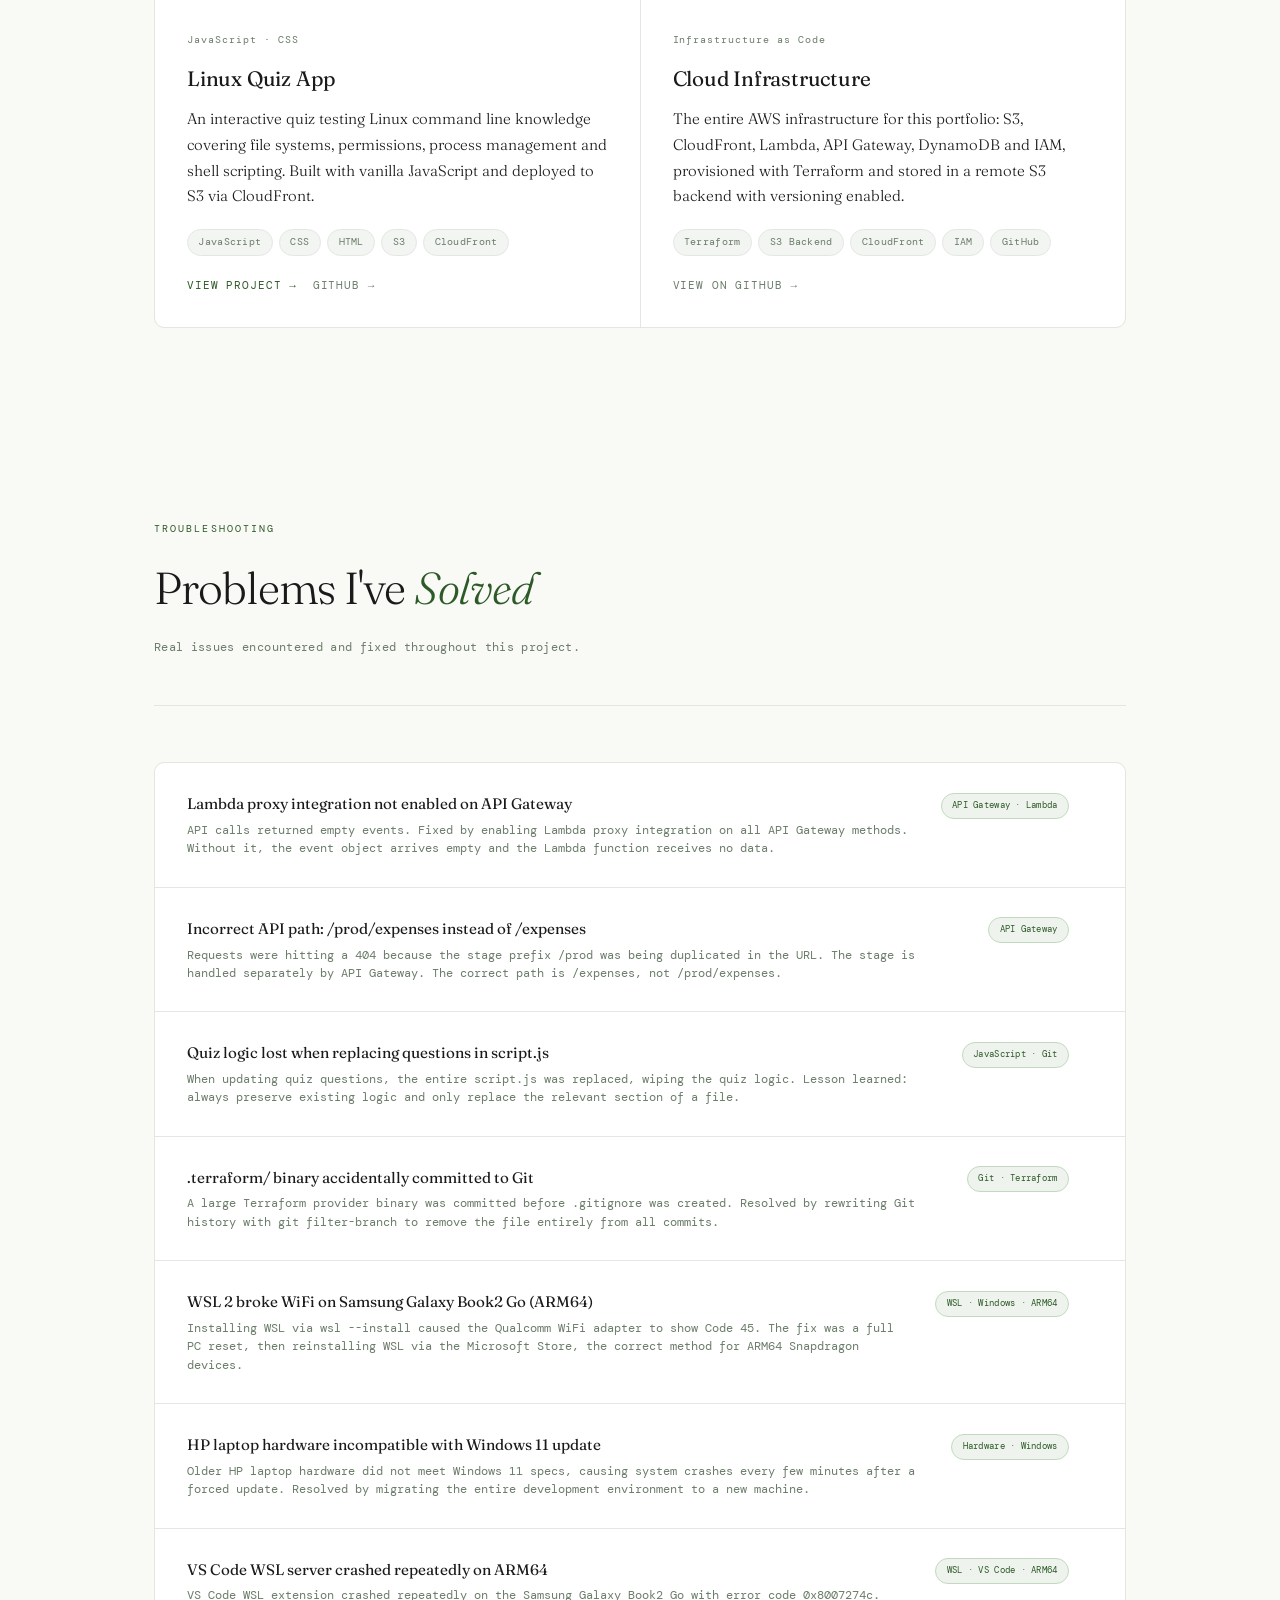
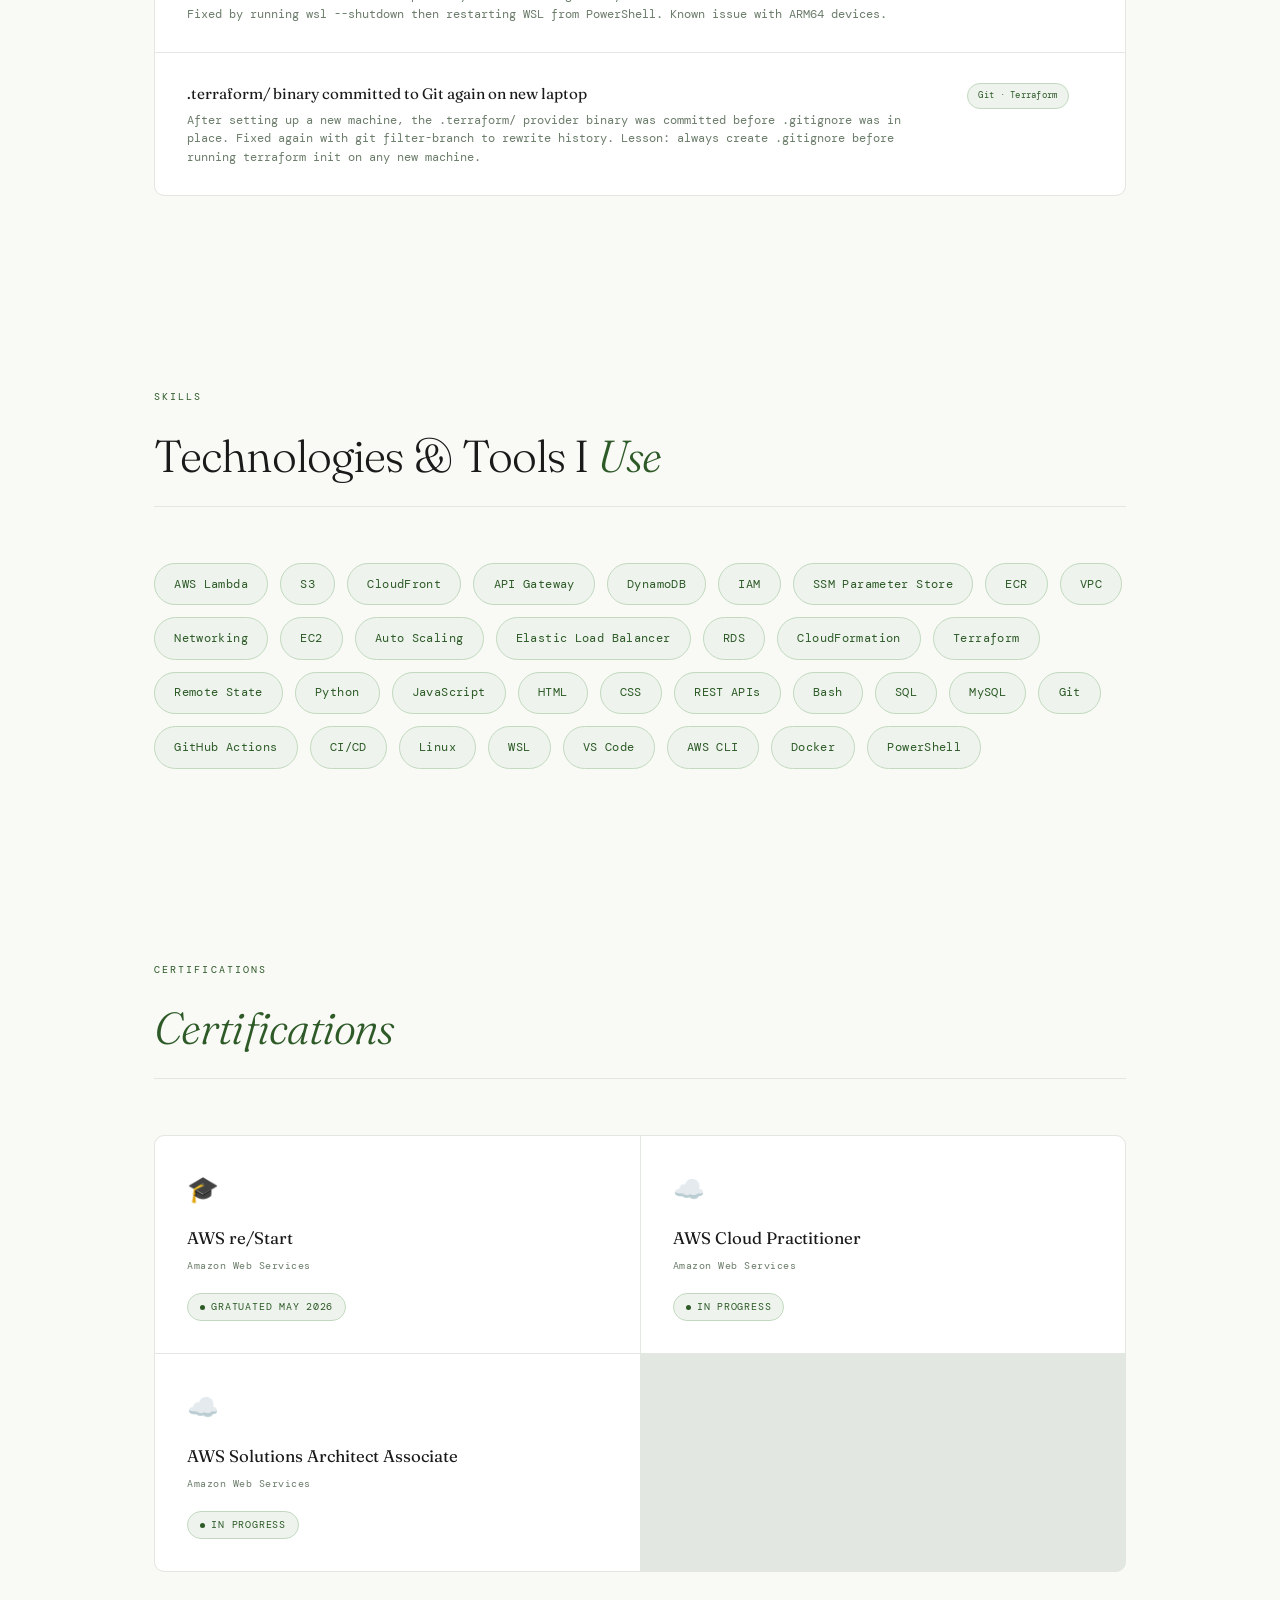
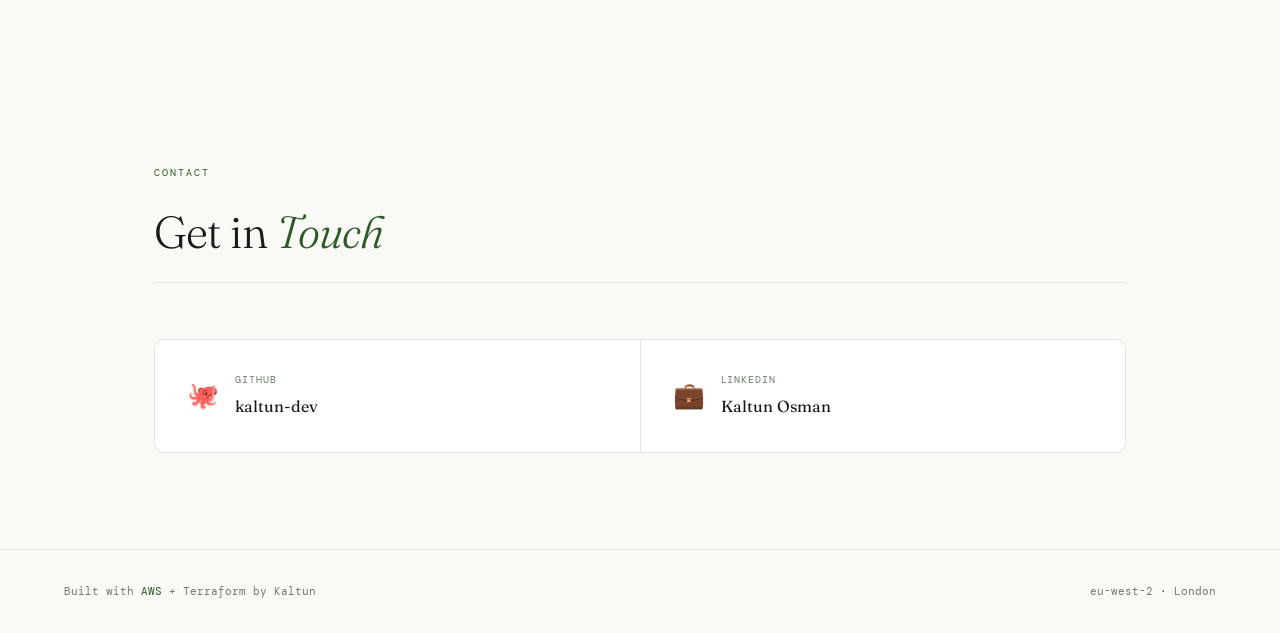
==== commit 7e9c1c71: "add expense tracker Lambda, API Gateway, DynamoDB and IAM to Terraform" ====
--- a/frontend/index.html
+++ b/frontend/index.html
@@ -273,7 +273,7 @@
   <!-- CERTIFICATIONS -->
   <section id="certifications">
     <div class="section-label">Certifications</div>
-    <h2 class="section-title"><em>Credentials</em></h2>
+    <h2 class="section-title"><em>Certifications</em></h2>
     <div class="section-divider"></div>
     <div class="certs-grid">
 
@@ -281,12 +281,19 @@
         <div class="cert-icon">🎓</div>
         <div class="cert-name">AWS re/Start</div>
         <div class="cert-issuer">Amazon Web Services</div>
-        <span class="cert-status">In Progress</span>
+        <span class="cert-status">Gratuated MAY 2026</span>
       </div>
 
       <div class="cert-card">
         <div class="cert-icon">☁️</div>
         <div class="cert-name">AWS Cloud Practitioner</div>
+        <div class="cert-issuer">Amazon Web Services</div>
+        <span class="cert-status">In Progress</span>
+      </div>
+
+      <div class="cert-card">
+        <div class="cert-icon">☁️</div>
+        <div class="cert-name">AWS Solutions Architect Associate</div>
         <div class="cert-issuer">Amazon Web Services</div>
         <span class="cert-status">In Progress</span>
       </div>
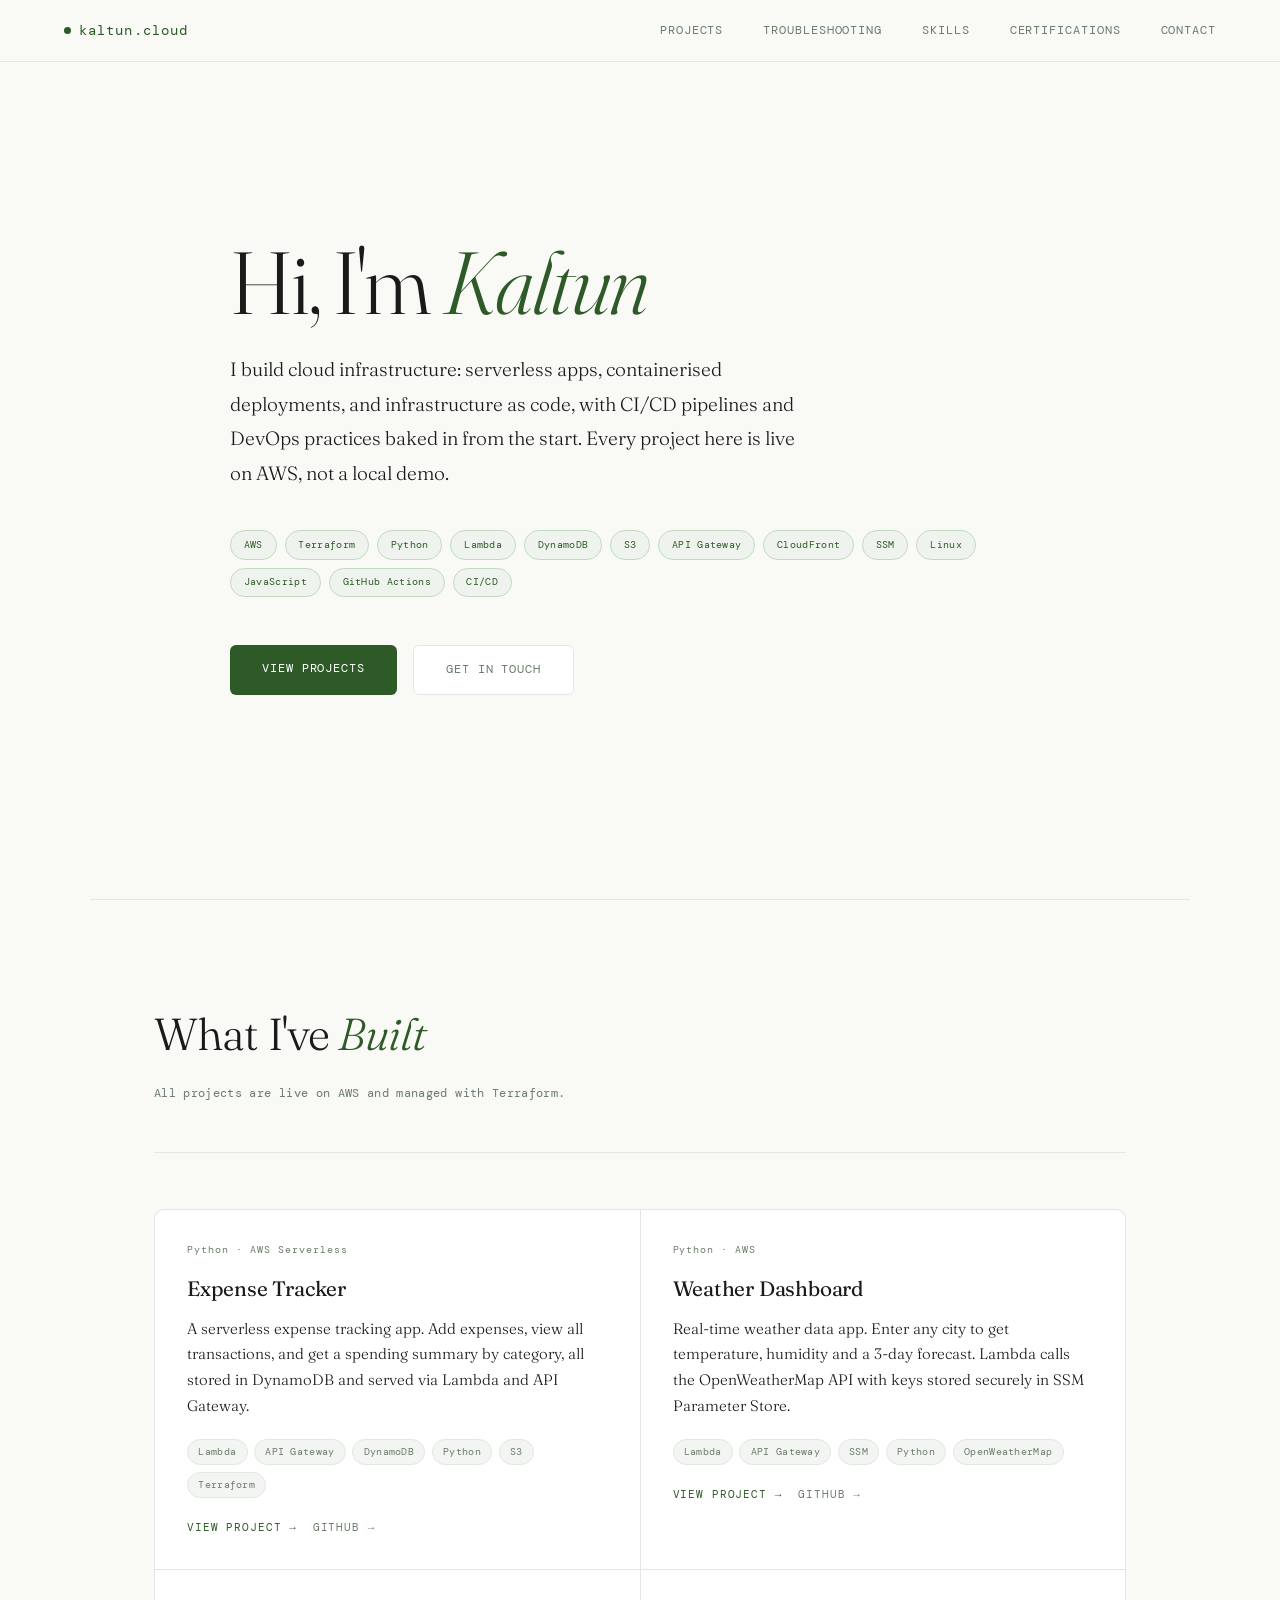
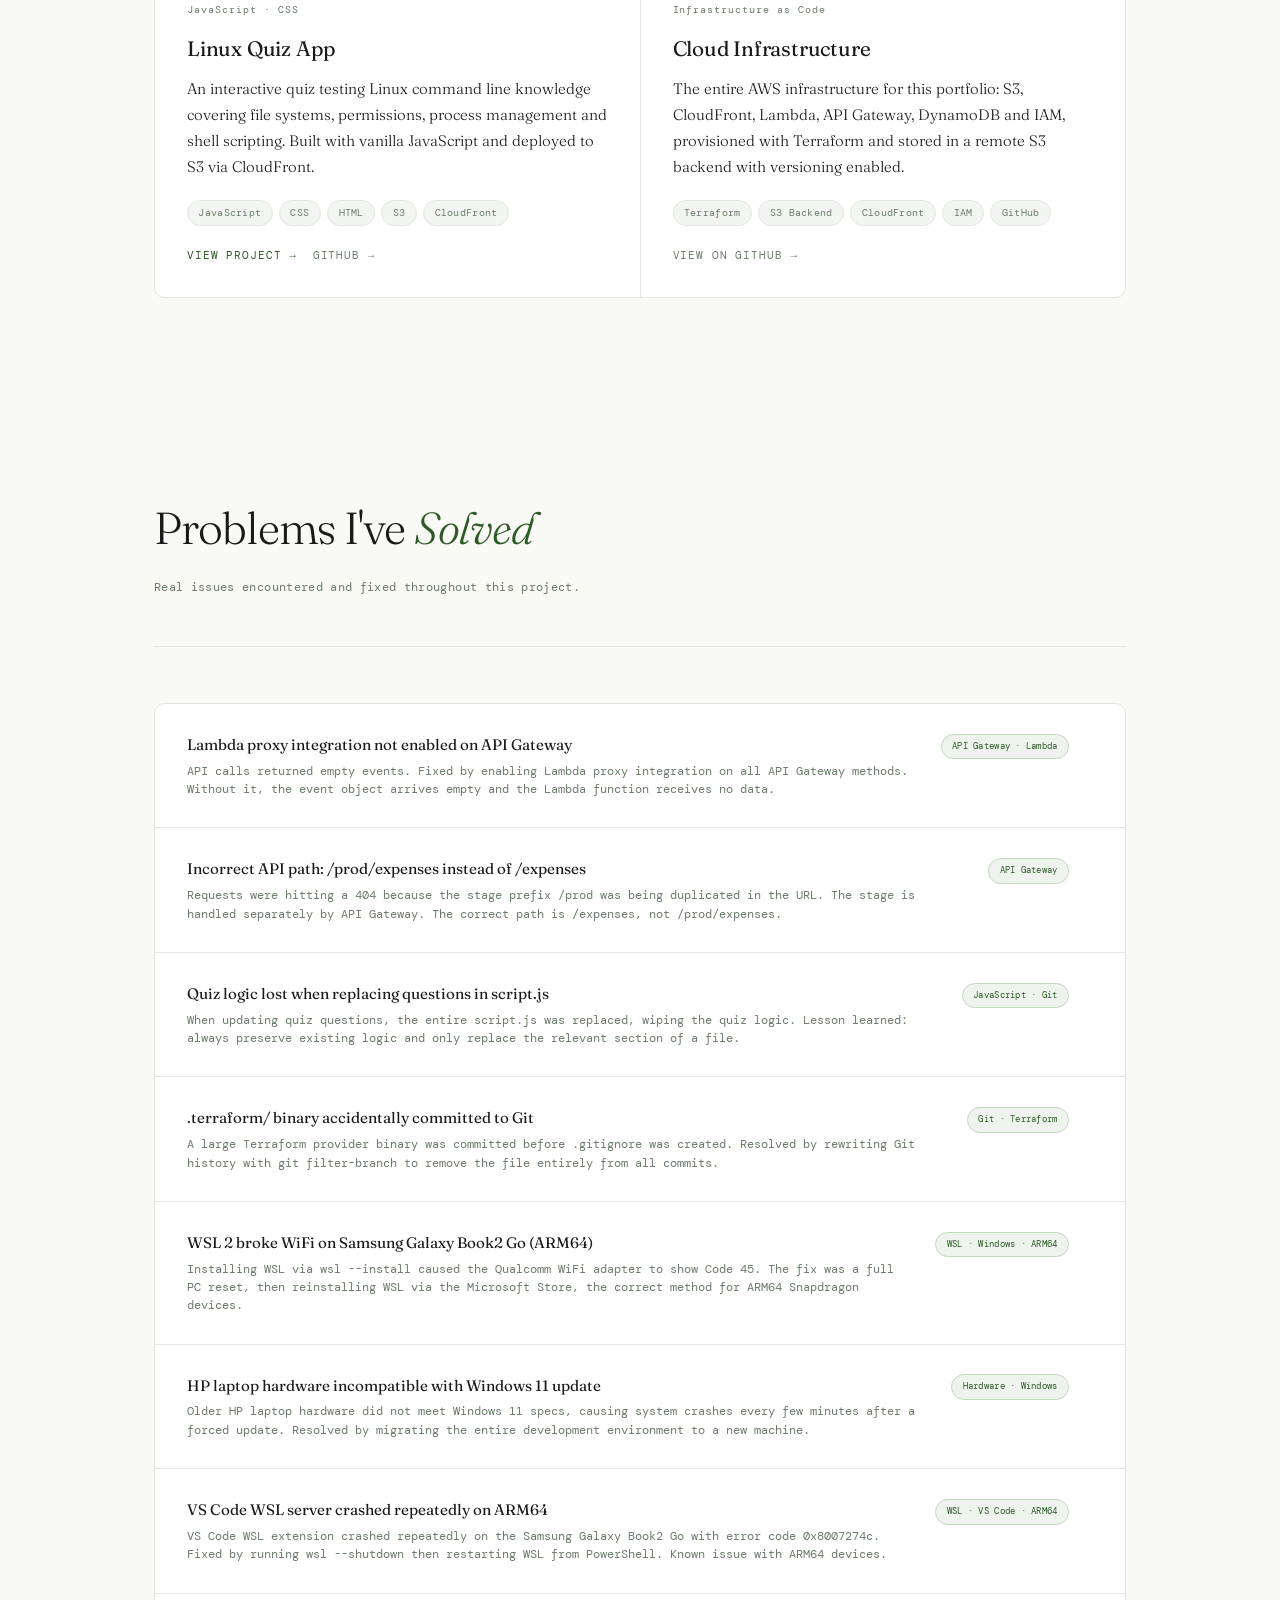
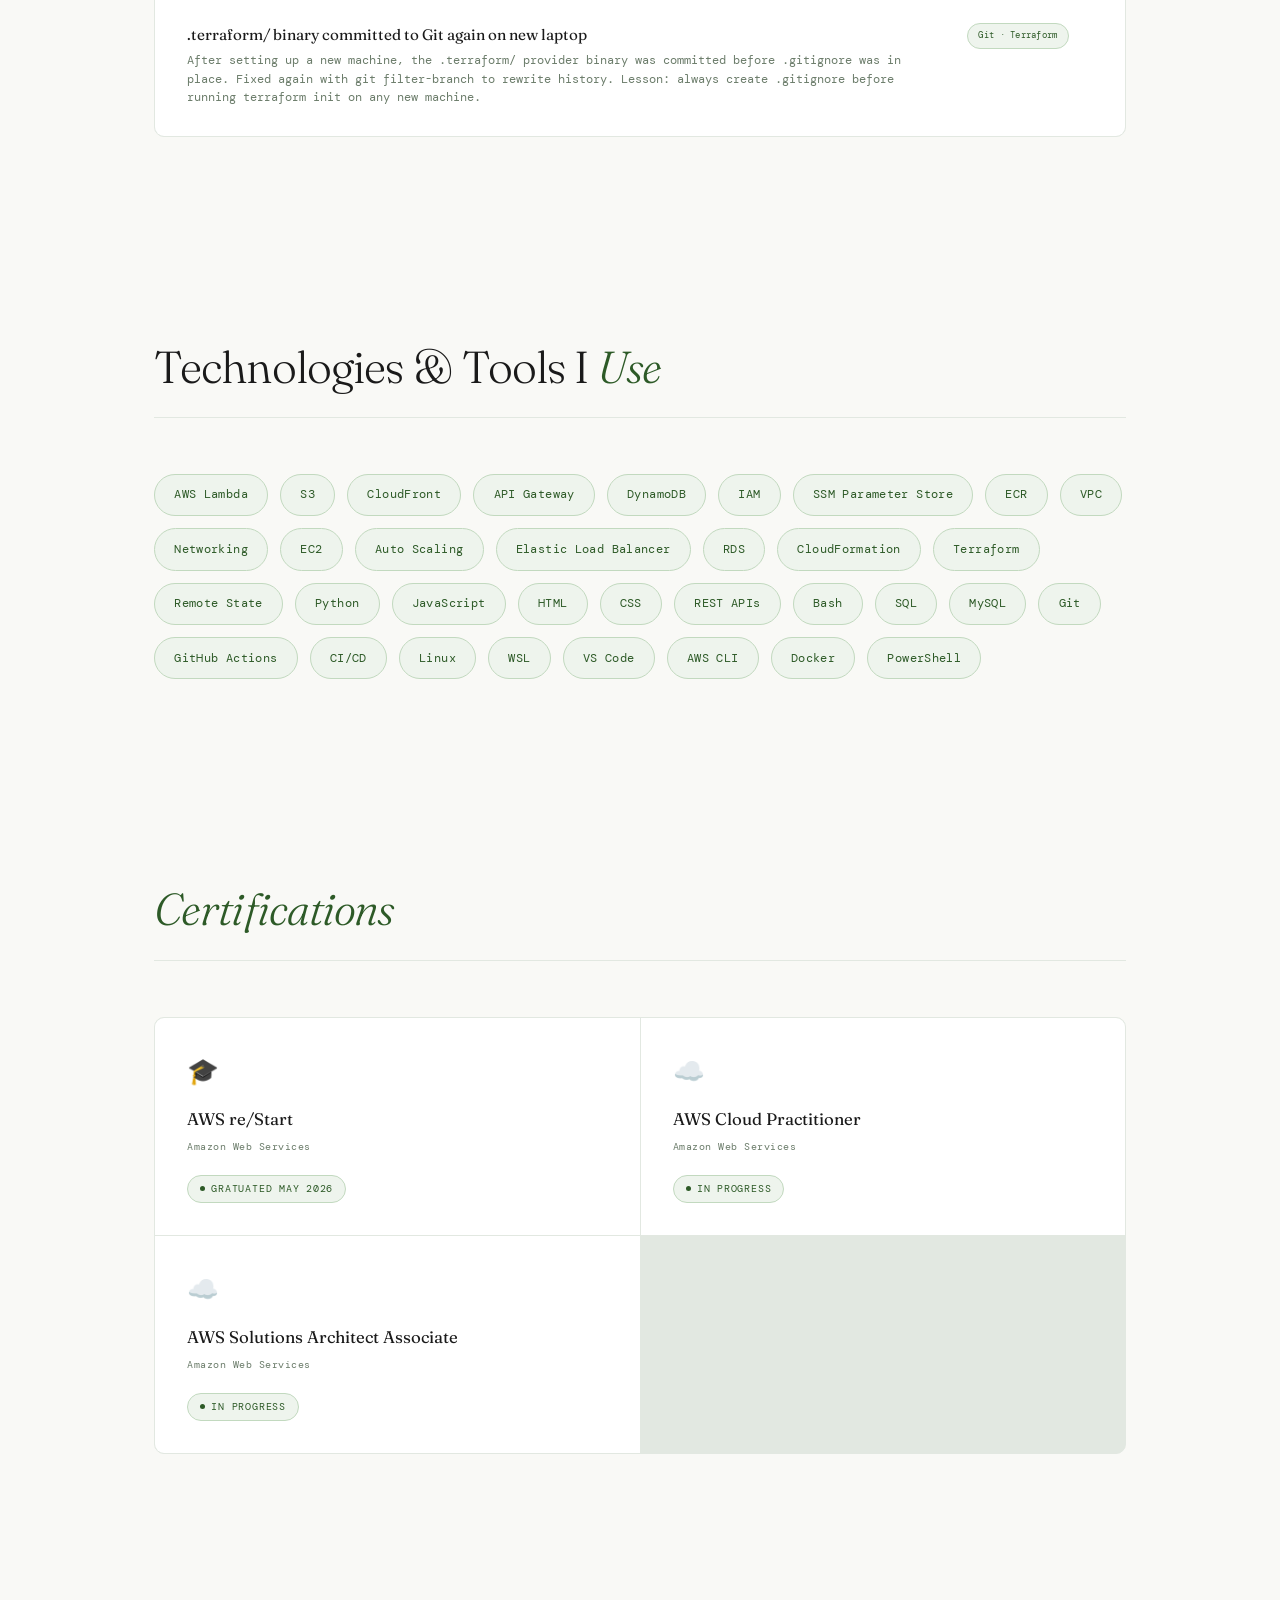
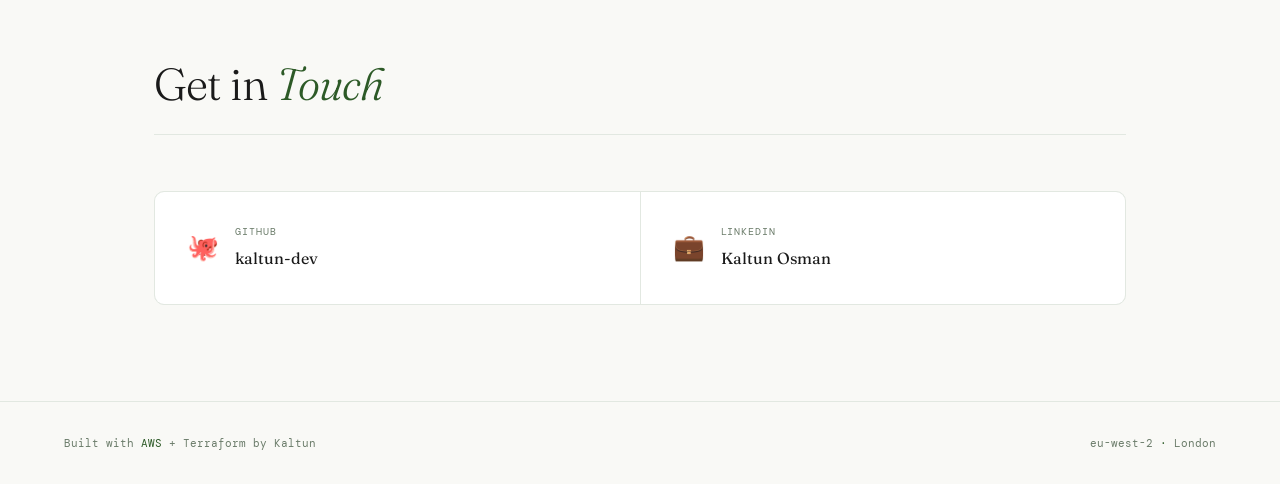
==== commit c7f28b35: "remove redundant section labels from index.html" ====
--- a/frontend/index.html
+++ b/frontend/index.html
@@ -59,7 +59,6 @@
 
   <!-- PROJECTS -->
   <section id="projects">
-    <div class="section-label">Projects</div>
     <h2 class="section-title">What I've <em>Built</em></h2>
     <p class="section-sub">All projects are live on AWS and managed with Terraform.</p>
     <div class="section-divider"></div>
@@ -154,7 +153,6 @@
 
   <!-- TROUBLESHOOTING -->
   <section id="troubleshooting">
-    <div class="section-label">Troubleshooting</div>
     <h2 class="section-title">Problems I've <em>Solved</em></h2>
     <p class="section-sub">Real issues encountered and fixed throughout this project.</p>
     <div class="section-divider"></div>
@@ -229,7 +227,6 @@
 
 <!-- SKILLS -->
 <section id="skills">
-  <div class="section-label">Skills</div>
   <h2 class="section-title">Technologies & Tools I <em>Use</em></h2>
   <div class="section-divider"></div>
   <div class="skills-cloud">
@@ -272,7 +269,6 @@
 
   <!-- CERTIFICATIONS -->
   <section id="certifications">
-    <div class="section-label">Certifications</div>
     <h2 class="section-title"><em>Certifications</em></h2>
     <div class="section-divider"></div>
     <div class="certs-grid">
@@ -303,7 +299,6 @@
 
   <!-- CONTACT -->
   <section id="contact">
-    <div class="section-label">Contact</div>
     <h2 class="section-title">Get in <em>Touch</em></h2>
     <div class="section-divider"></div>
     <div class="contact-grid">
